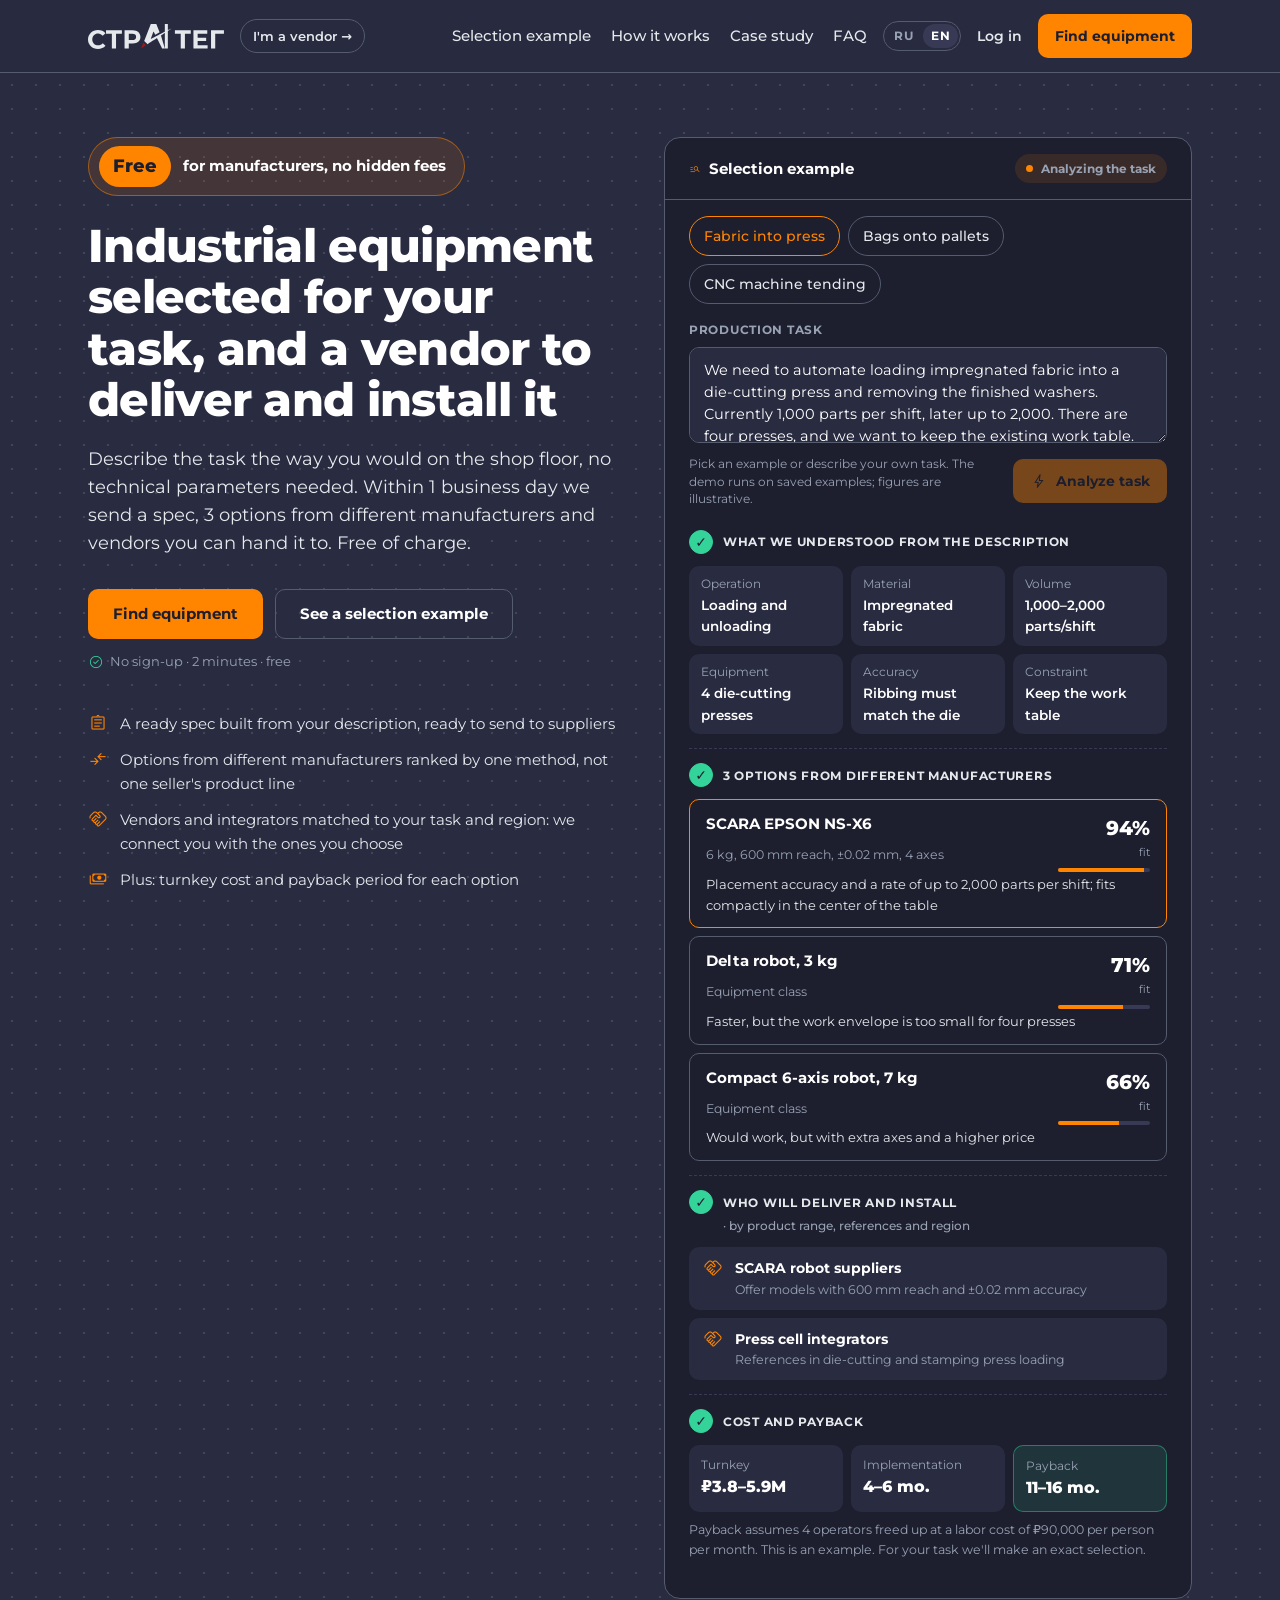
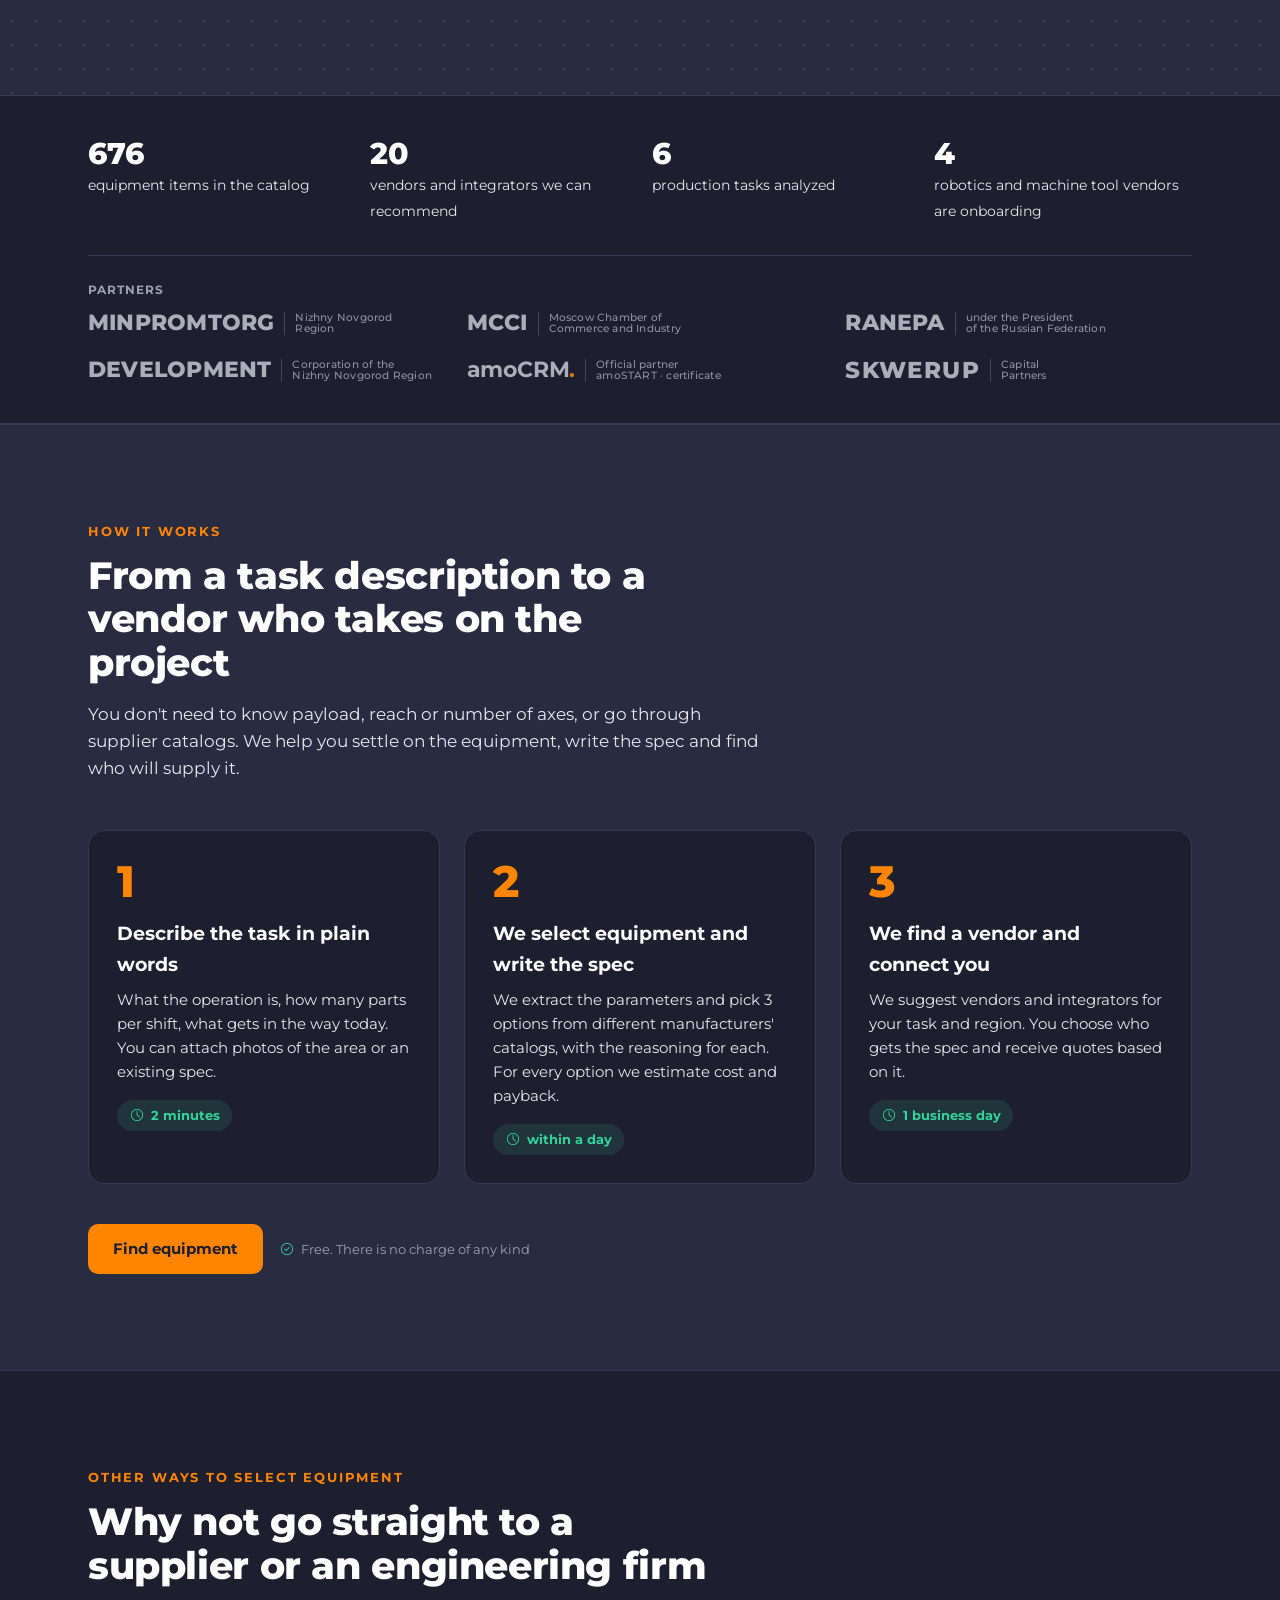
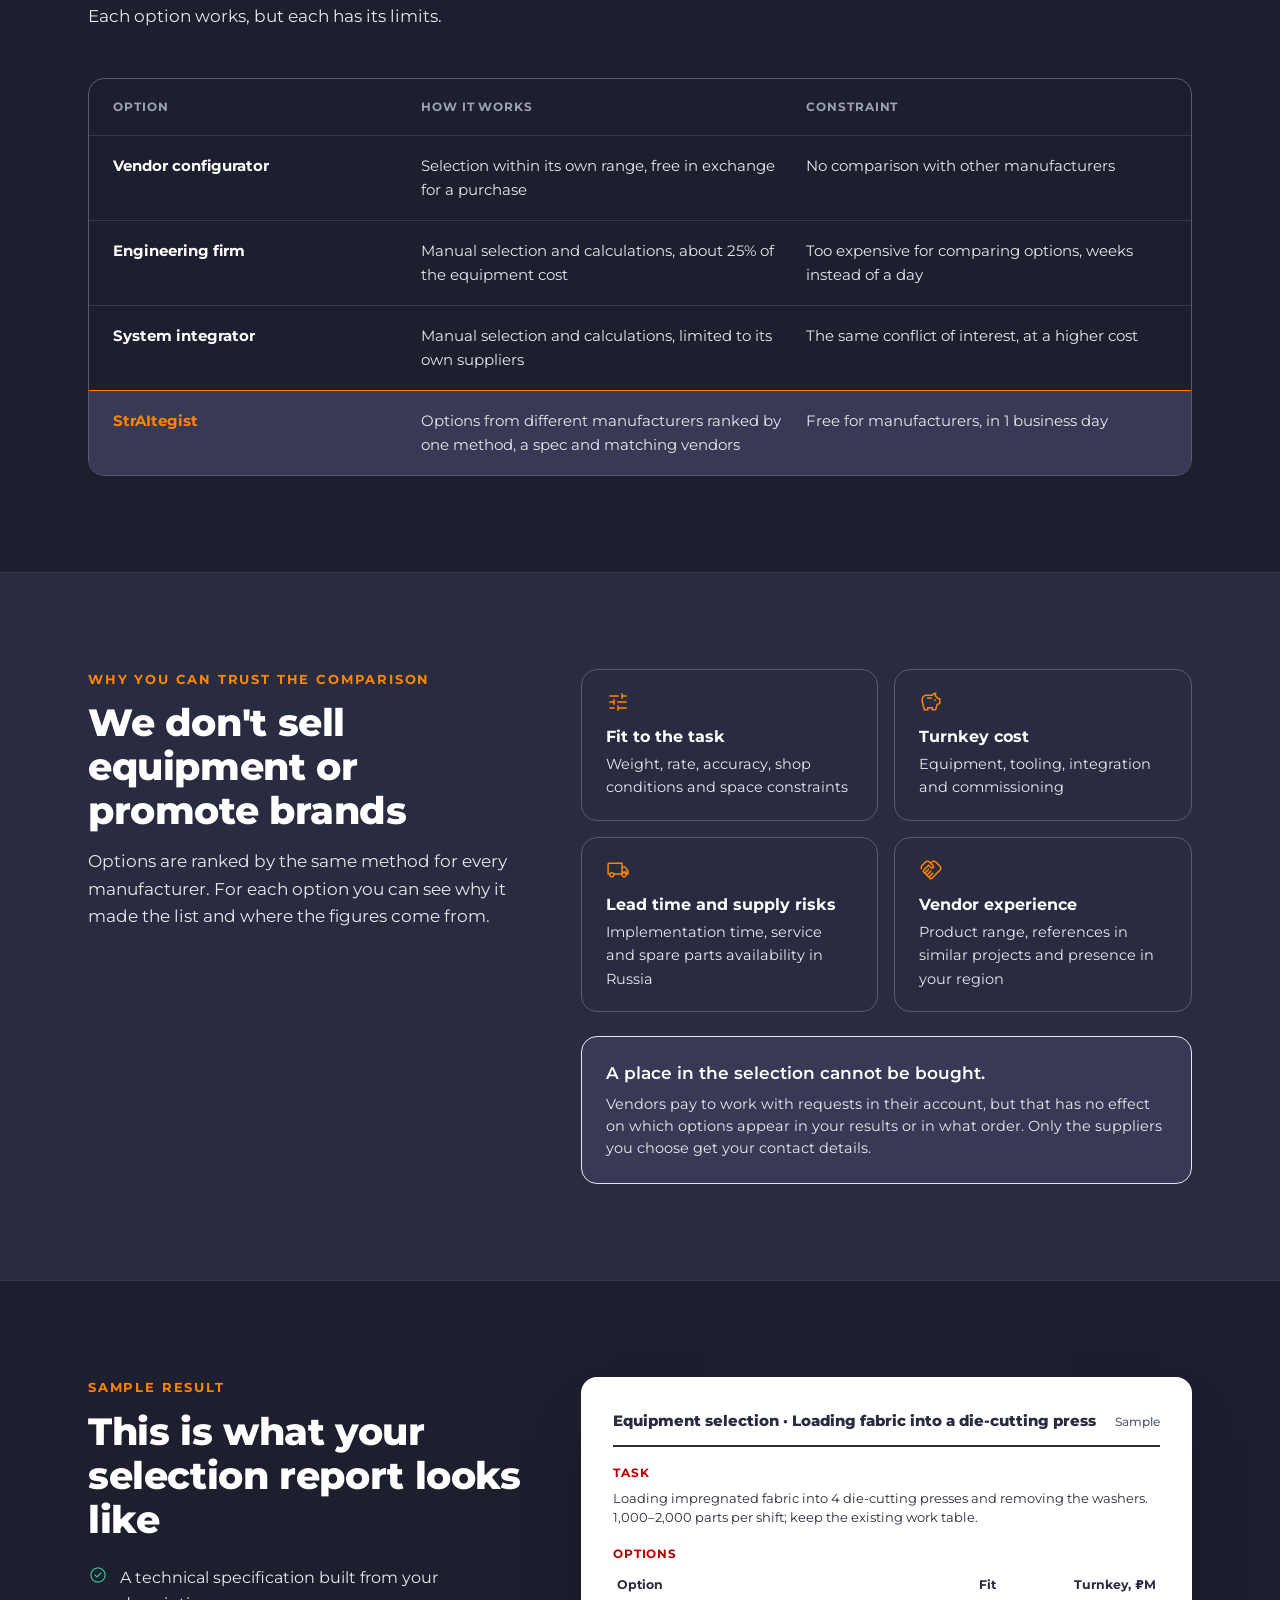
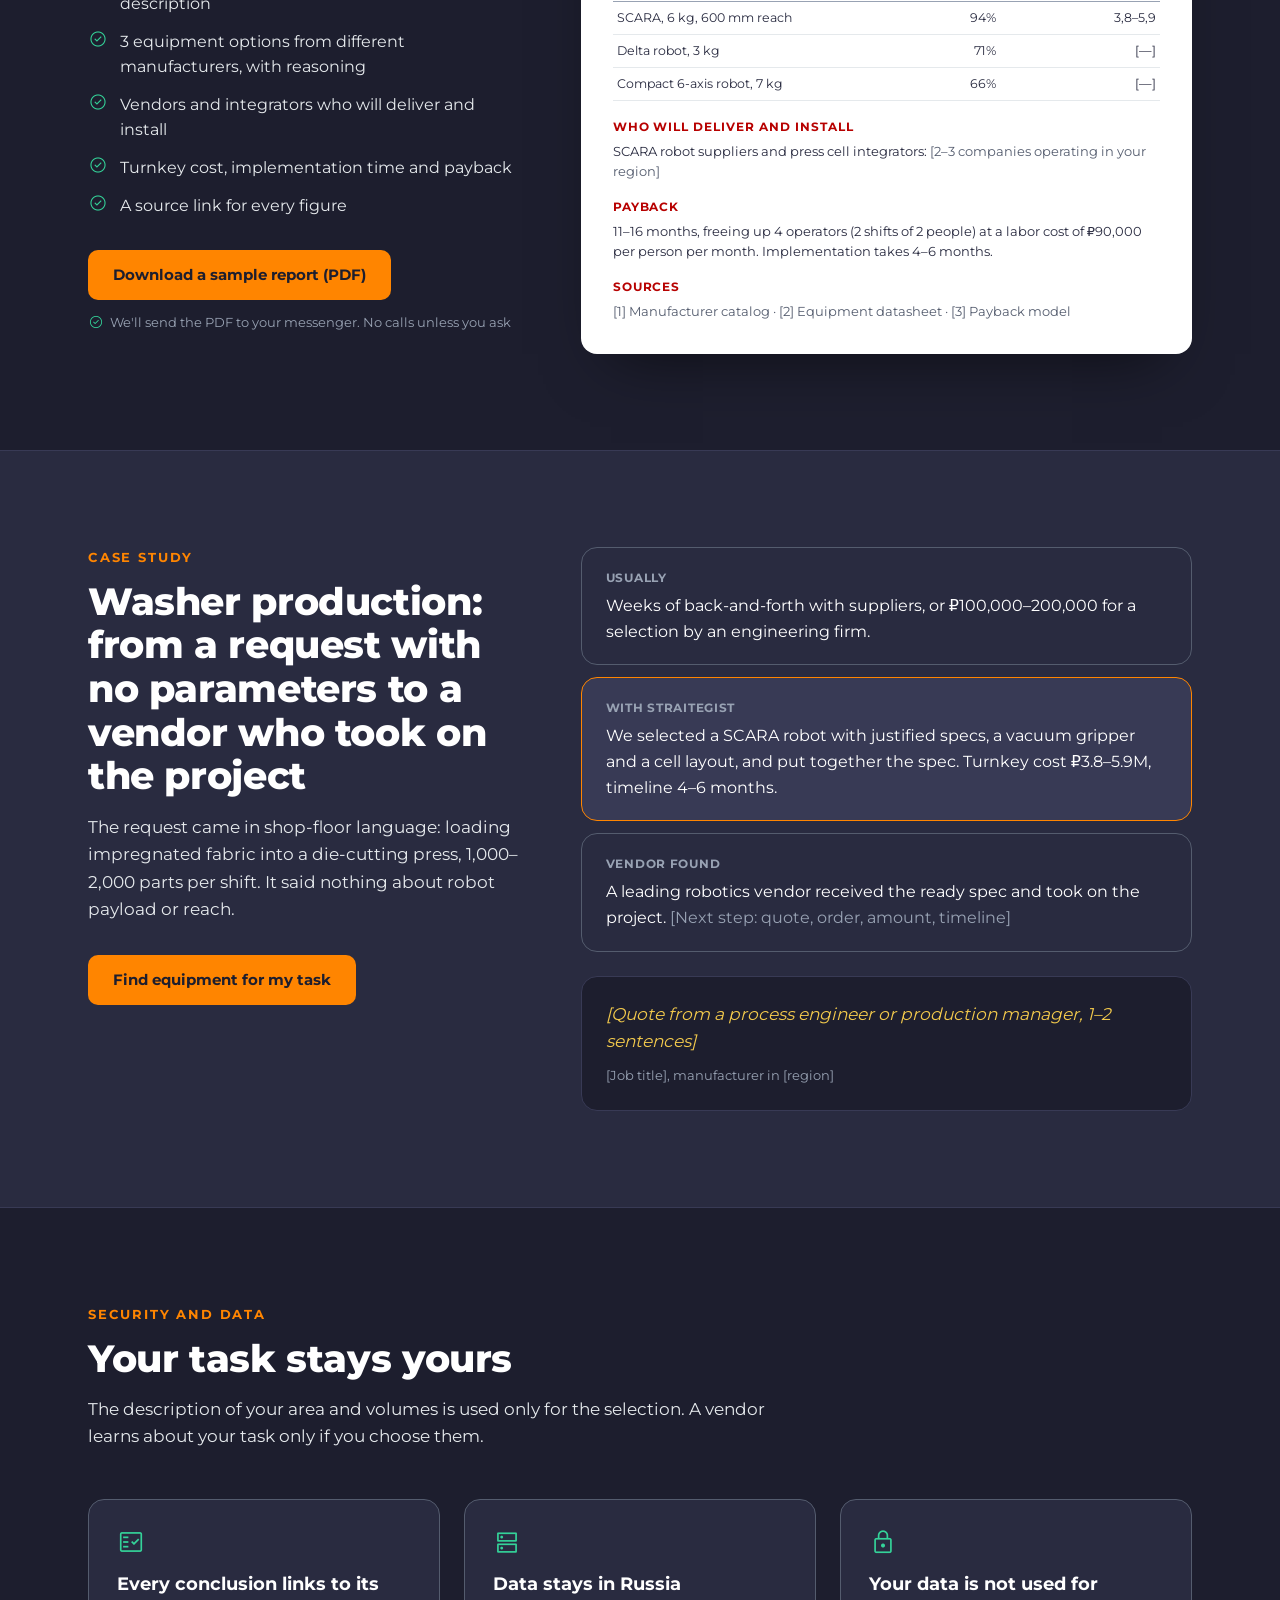
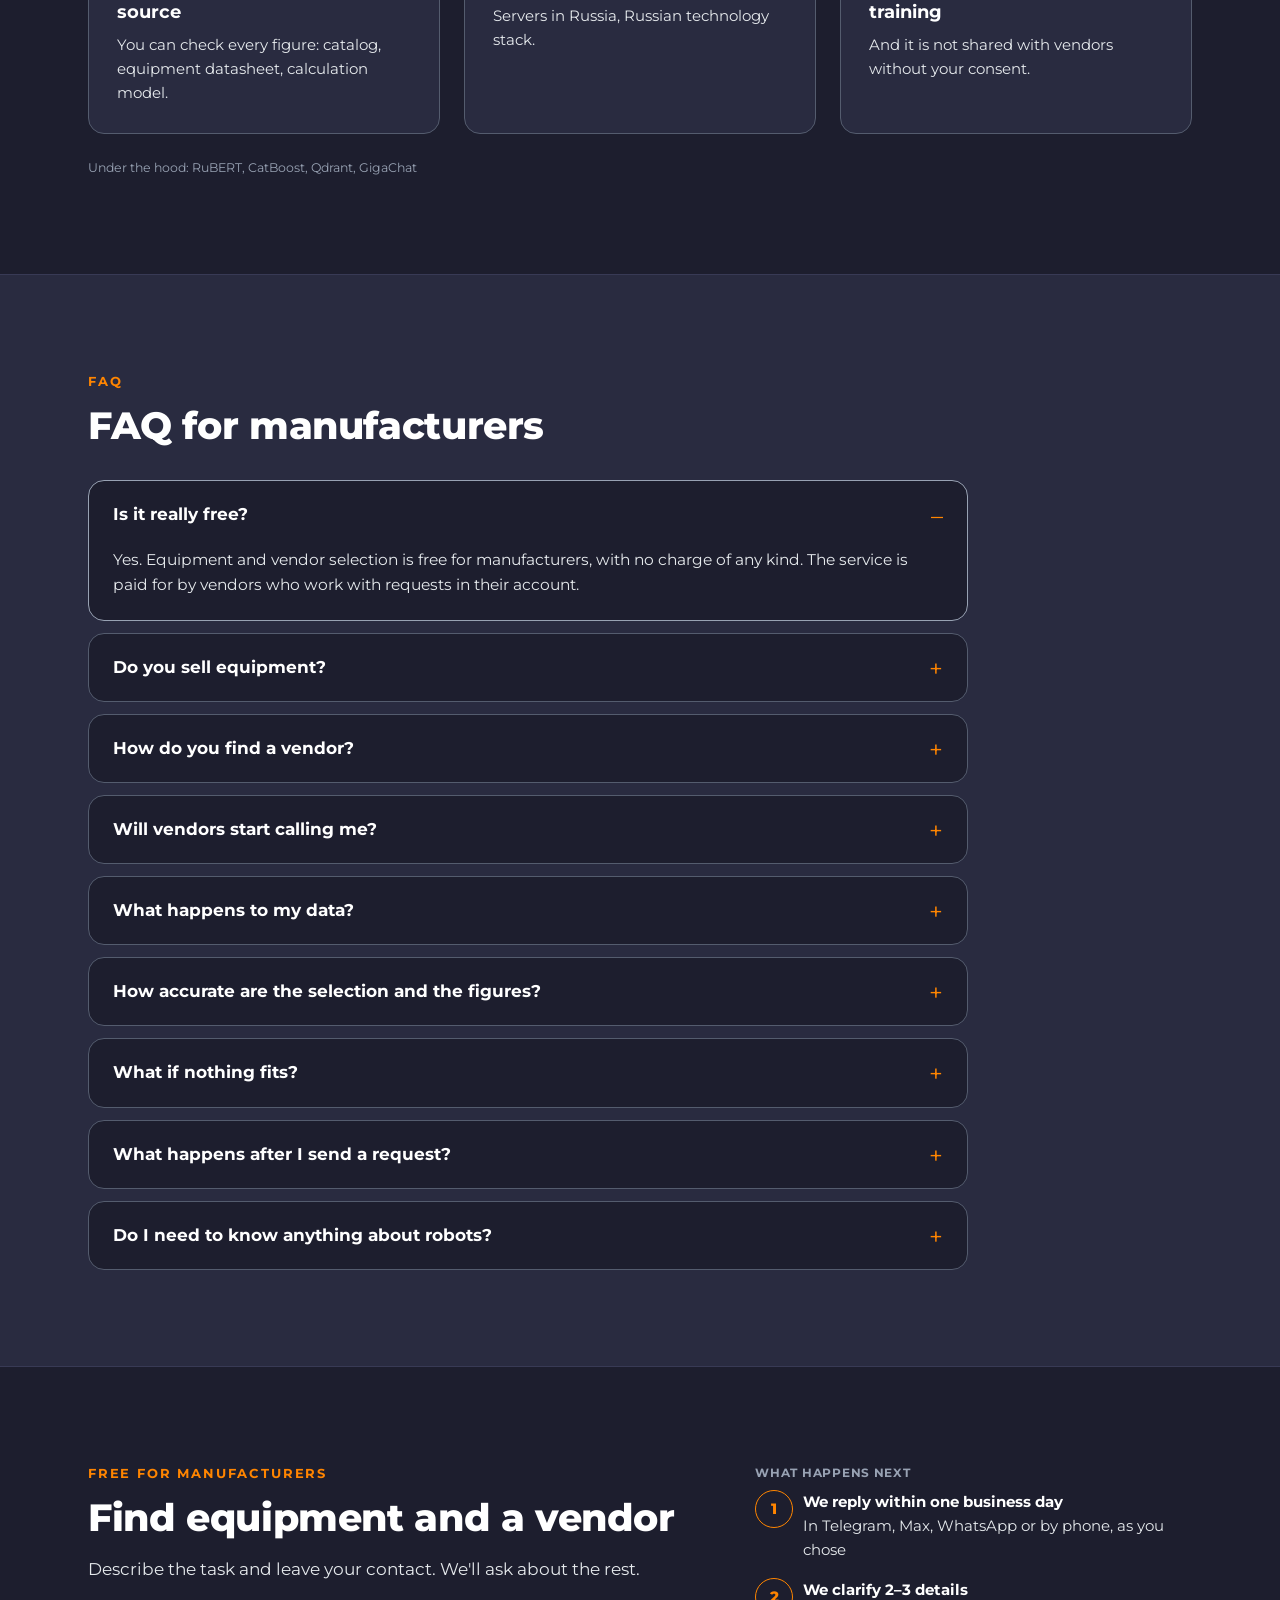
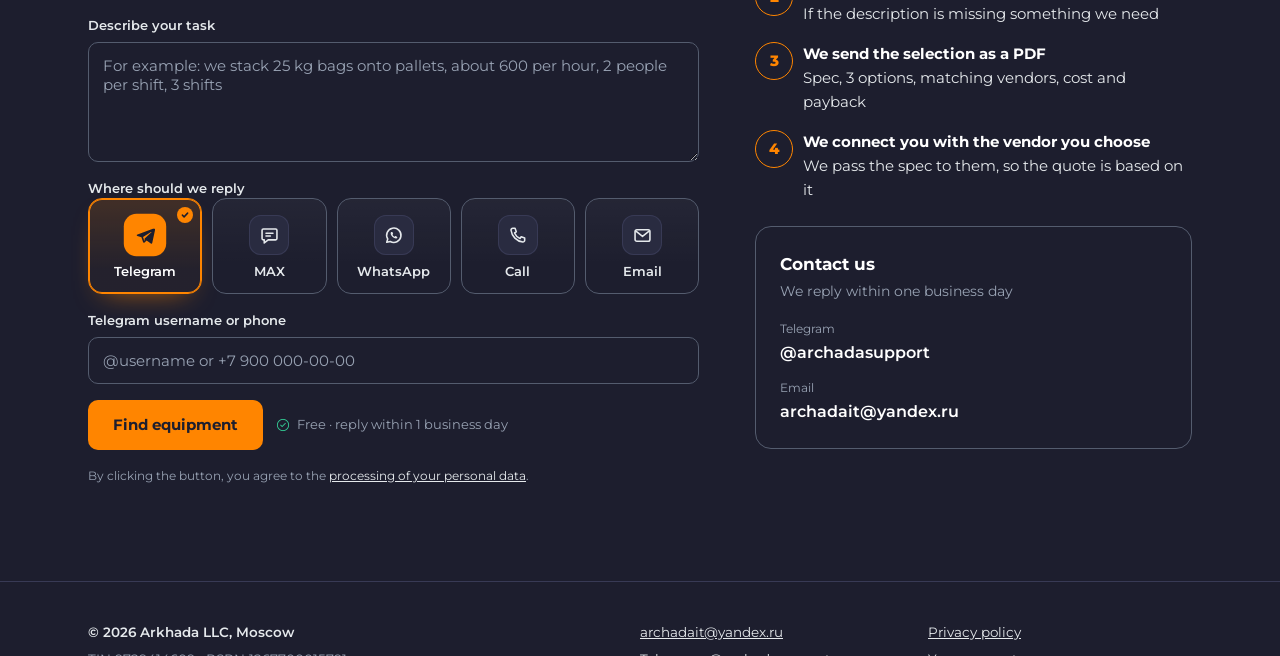
==== en/index.html @ ac1bef92 "Partners: Minpromtorg of Nizhny Novgorod Region; uniform logo style All six partner wordmarks share " ====
<!doctype html>
<html lang="en">
<head>
<meta charset="utf-8">
<meta name="viewport" content="width=device-width, initial-scale=1">
<title>Free industrial equipment and supplier selection | StrAItegist</title>
<meta name="description" content="Free industrial equipment selection for manufacturers: CNC machines, industrial robots, production lines. Within 1 business day you get an equipment spec, 3 options and suppliers who will deliver and install it.">
<link rel="alternate" hreflang="ru" href="https://factory.straitegist.ru/">
<link rel="alternate" hreflang="en" href="https://factory.straitegist.ru/en/">
<link rel="alternate" hreflang="x-default" href="https://factory.straitegist.ru/">
<link rel="canonical" href="https://factory.straitegist.ru/en/">
<meta property="og:type" content="website">
<meta property="og:locale" content="en_US">
<meta property="og:site_name" content="StrAItegist">
<meta property="og:url" content="https://factory.straitegist.ru/en/">
<meta property="og:title" content="Free industrial equipment and supplier selection | StrAItegist">
<meta property="og:description" content="Free industrial equipment selection for manufacturers: CNC machines, industrial robots, production lines. Within 1 business day you get an equipment spec, 3 options and suppliers who will deliver and install it.">
<meta property="og:image" content="https://factory.straitegist.ru/assets/og-plant.png">
<meta property="og:image:width" content="1200">
<meta property="og:image:height" content="630">
<meta name="twitter:card" content="summary_large_image">
<meta name="theme-color" content="#292B40">
<link rel="icon" href="/assets/favicon.svg" type="image/svg+xml">
<link rel="preconnect" href="https://fonts.googleapis.com">
<link rel="preconnect" href="https://fonts.gstatic.com" crossorigin>
<link rel="preload" href="/assets/fonts/montserrat-cyrillic-400-normal.woff2" as="font" type="font/woff2" crossorigin>
<link rel="preload" href="/assets/fonts/montserrat-cyrillic-800-normal.woff2" as="font" type="font/woff2" crossorigin>
<link rel="stylesheet" href="https://fonts.googleapis.com/css2?family=Material+Symbols+Outlined:opsz,wght,FILL,GRAD@20..48,300,0,0&display=block">
<link rel="stylesheet" href="/assets/styles.css?v=20261103h">
<script type="application/ld+json">
{"@context": "https://schema.org", "@graph": [{"@type": "Organization", "@id": "https://straitegist.ru/#org", "name": "StrAItegist", "alternateName": ["StrAItegist", "Straitegist", "Стратег", "Страйтег", "СтрАИтег", "Стр AI тег"], "legalName": "Arkhada LLC", "url": "https://straitegist.ru/", "logo": "https://factory.straitegist.ru/assets/logo.svg", "email": "archadait@yandex.ru", "address": {"@type": "PostalAddress", "addressLocality": "Moscow", "addressCountry": "RU"}}, {"@type": "WebSite", "@id": "https://factory.straitegist.ru/en/#site", "url": "https://factory.straitegist.ru/en/", "name": "StrAItegist for manufacturers", "inLanguage": "en", "publisher": {"@id": "https://straitegist.ru/#org"}, "alternateName": ["StrAItegist", "Стратег", "Страйтег", "StrAItegist"]}, {"@type": "Service", "@id": "https://factory.straitegist.ru/en/#service", "name": "Industrial equipment and supplier selection", "serviceType": "Industrial equipment selection", "description": "Based on a manufacturer's task description, within 1 business day we prepare an equipment spec, 3 equipment options from different manufacturers and the vendors who will deliver and install it. CNC machines, industrial robots, factory automation and robotics.", "provider": {"@id": "https://straitegist.ru/#org"}, "areaServed": {"@type": "Country", "name": "Russia"}, "audience": {"@type": "BusinessAudience", "audienceType": "Industrial companies"}, "offers": {"@type": "Offer", "price": "0", "priceCurrency": "USD", "description": "Free for manufacturers"}, "url": "https://factory.straitegist.ru/en/"}, {"@type": "FAQPage", "@id": "https://factory.straitegist.ru/en/#faq", "mainEntity": [{"@type": "Question", "name": "Do you sell equipment?", "acceptedAnswer": {"@type": "Answer", "text": "No. We don't sell equipment and don't compete with suppliers. Our job is to help you settle on the equipment and find who will supply it."}}, {"@type": "Question", "name": "How do you find a vendor?", "acceptedAnswer": {"@type": "Answer", "text": "We match your task against vendor and integrator profiles: product range, references in similar projects and region. We suggest the ones that fit, and you choose who gets the spec."}}, {"@type": "Question", "name": "Will vendors start calling me?", "acceptedAnswer": {"@type": "Answer", "text": "No. The selection comes to you. Only the suppliers you choose get your contact details."}}, {"@type": "Question", "name": "What happens to my data?", "acceptedAnswer": {"@type": "Answer", "text": "Your task description is stored on servers in Russia and used only for your selection. We don't use your data for training and don't share it with third parties without your consent."}}, {"@type": "Question", "name": "How accurate are the selection and the figures?", "acceptedAnswer": {"@type": "Answer", "text": "Every option comes with reasoning and a source link. Anything uncertain is marked \"Needs expert review\". Cost and payback are preliminary; the exact price comes in the vendor's quote based on your spec."}}, {"@type": "Question", "name": "What if nothing fits?", "acceptedAnswer": {"@type": "Answer", "text": "We'll tell you so and explain why. If the task can be solved another way, for example with a different class of equipment, we'll suggest it."}}, {"@type": "Question", "name": "What happens after I send a request?", "acceptedAnswer": {"@type": "Answer", "text": "Within one business day we message you in the channel you chose, clarify 2–3 details if needed and send the selection: a spec, 3 options and matching vendors."}}, {"@type": "Question", "name": "Do I need to know anything about robots?", "acceptedAnswer": {"@type": "Answer", "text": "No. Describe the operation the way you'd explain it to a new employee: what you do, how much, what the constraints are. We'll work out the equipment parameters ourselves."}}]}]}
</script>
<!-- Яндекс.Метрика: впишите номер счётчика в YM_ID -->
<script>
window.YM_ID = 0;
if (window.YM_ID) {
  (function(m,e,t,r,i,k,a){m[i]=m[i]||function(){(m[i].a=m[i].a||[]).push(arguments)};m[i].l=1*new Date();
  for (var j = 0; j < document.scripts.length; j++) {if (document.scripts[j].src === r) { return; }}
  k=e.createElement(t),a=e.getElementsByTagName(t)[0],k.async=1,k.src=r,a.parentNode.insertBefore(k,a)})
  (window, document, "script", "https://mc.yandex.ru/metrika/tag.js", "ym");
  ym(window.YM_ID, "init", {clickmap:true, trackLinks:true, accurateTrackBounce:true, webvisor:true});
}
</script>
</head>
<body class="plant" data-audience="plant">
<div class="pg">

<header class="top">
<div class="wrap" style="position: relative">
<a class="logo" href="#top" aria-label="StrAItegist, home"><img src="/assets/logo.svg" alt="StrAItegist" width="136" height="25" style="display:block"></a>
<a class="aud" href="https://vendors.straitegist.ru/en/">I'm a vendor<span class="aud-x"> or integrator</span> →</a>
<nav class="nav" aria-label="Sections">
<a href="#demo">Selection example</a>
<a href="#how">How it works</a>
<a href="#case">Case study</a>
<a href="#faq">FAQ</a>
</nav>



<div class="lang" role="group" aria-label="Language"><a href="https://factory.straitegist.ru/" hreflang="ru" lang="ru">RU</a><a href="https://factory.straitegist.ru/en/" hreflang="en" lang="en" aria-current="page">EN</a></div>
<a class="login" href="https://straitegist.ru/?role=plant">Log in</a>
<a class="btn btn-p btn-s hd-cta" href="#lead">Find equipment</a>
<details class="burger">
<summary aria-label="Open menu"><span class="ic">menu</span></summary>
<div class="menu">
<a class="mlang" href="https://factory.straitegist.ru/" lang="ru">Русский</a>
<a href="#demo">Selection example</a>
<a href="#how">How it works</a>
<a href="#case">Case study</a>
<a href="#faq">FAQ</a>
<a href="https://vendors.straitegist.ru/en/">I'm a vendor or integrator</a>
<a href="https://straitegist.ru/?role=plant">Log in to your account</a>
</div>
</details>
</div>
</header>

<main id="top">
<section class="hero">
<div class="wrap">
<div>
<span class="free"><b>Free</b>for manufacturers, no hidden fees</span>
<h1 class="h">Industrial equipment selected for your task, and a vendor to deliver and install it</h1>
<p class="lead">Describe the task the way you would on the shop floor, no technical parameters needed. Within 1 business day we send a spec, 3 options from different manufacturers and vendors you can hand it to. Free of charge.</p>
<div class="cta">
<a class="btn btn-p" href="#lead">Find equipment</a>
<a class="btn btn-g" href="#sample">See a selection example</a>
</div>
<p class="micro"><span class="ic">check_circle</span>No sign-up · 2 minutes · free</p>
<ul class="ticks">
<li><span class="ic">assignment</span><span>A ready spec built from your description, ready to send to suppliers</span></li>
<li><span class="ic">compare_arrows</span><span>Options from different manufacturers ranked by one method, not one seller's product line</span></li>
<li><span class="ic">handshake</span><span>Vendors and integrators matched to your task and region: we connect you with the ones you choose</span></li>
<li><span class="ic">payments</span><span>Plus: turnkey cost and payback period for each option</span></li>
</ul>
</div>

<div class="card" id="demo" style="scroll-margin-top: 90px">
<div class="demo-head"><p><span class="ic">manage_search</span>Selection example</p><span class="status" id="demo-status" data-state="idle" aria-live="polite"><i></i><span>Ready</span></span></div>
<div class="demo-in">
<div class="chips" id="chips" role="group" aria-label="Examples">
</div>
<label class="dlbl" for="demo-task">Production task</label>
<textarea id="demo-task" rows="3" placeholder="For example: stacking 25 kg bags onto pallets, 600 bags per hour"></textarea>
<div class="demo-run"><p class="hint">Pick an example or describe your own task. The demo runs on saved examples; figures are illustrative.</p><button class="btn btn-p btn-s" id="demo-run" type="button"><span class="ic">bolt</span>Analyze task</button></div>
<div id="demo-out" aria-live="polite"></div>
</div>
</div>
</div>
</section>

<section class="proof" aria-label="Numbers and partners">
<div class="wrap">
<div class="nums">
<div><strong>676</strong><span>equipment items in the catalog</span></div>
<div><strong>20</strong><span>vendors and integrators we can recommend</span></div>
<div><strong>6</strong><span>production tasks analyzed</span></div>
<div><strong>4</strong><span>robotics and machine tool vendors are onboarding</span></div>
</div>
<div class="trust">
<small>Partners</small>
<ul class="plogos">
<li class="pl pl-row" title="Ministry of Industry, Trade and Entrepreneurship of the Nizhny Novgorod Region"><span class="pl-a pl-xl">MINPROMTORG</span><span class="pl-b">Nizhny Novgorod<br>Region</span></li>
<li class="pl pl-row" title="Moscow Chamber of Commerce and Industry"><span class="pl-a pl-xl">MCCI</span><span class="pl-b">Moscow Chamber of<br>Commerce and Industry</span></li>
<li class="pl pl-row" title="Russian Presidential Academy of National Economy and Public Administration"><span class="pl-a pl-xl">RANEPA</span><span class="pl-b">under the President<br>of the Russian Federation</span></li>
<li class="pl pl-row" title="Nizhny Novgorod Region Development Corporation"><span class="pl-a pl-xl">DEVELOPMENT</span><span class="pl-b">Corporation of the<br>Nizhny Novgorod Region</span></li>
<li class="pl pl-row"><a class="pl-link" href="/assets/partners/amocrm-partner-certificate.jpg" data-lightbox="cert" title="amoCRM official partner certificate"><span class="pl-a pl-xl pl-amo">amoCRM<i>.</i></span><span class="pl-b">Official partner<br>amoSTART · certificate</span></a></li>
<li class="pl pl-row" title="Skwerup Capital Partners"><span class="pl-a pl-xl pl-lat">SKWERUP</span><span class="pl-b">Capital<br>Partners</span></li>
</ul>
</div>
</div>
</section>

<section class="blk" id="how" style="scroll-margin-top: 72px">
<div class="wrap">
<p class="eyebrow">How it works</p>
<h2 class="t">From a task description to a vendor who takes on the project</h2>
<p class="intro">You don't need to know payload, reach or number of axes, or go through supplier catalogs. We help you settle on the equipment, write the spec and find who will supply it.</p>
<ol class="steps">
<li><p class="n">1</p><h3>Describe the task in plain words</h3><p>What the operation is, how many parts per shift, what gets in the way today. You can attach photos of the area or an existing spec.</p><span class="time"><span class="ic">schedule</span>2 minutes</span></li>
<li><p class="n">2</p><h3>We select equipment and write the spec</h3><p>We extract the parameters and pick 3 options from different manufacturers' catalogs, with the reasoning for each. For every option we estimate cost and payback.</p><span class="time"><span class="ic">schedule</span>within a day</span></li>
<li><p class="n">3</p><h3>We find a vendor and connect you</h3><p>We suggest vendors and integrators for your task and region. You choose who gets the spec and receive quotes based on it.</p><span class="time"><span class="ic">schedule</span>1 business day</span></li>
</ol>
<div class="after">
<a class="btn btn-p" href="#lead">Find equipment</a>
<p class="micro" style="margin: 0"><span class="ic">check_circle</span>Free. There is no charge of any kind</p>
</div>
</div>
</section>

<section class="blk alt" id="compare">
<div class="wrap">
<p class="eyebrow">Other ways to select equipment</p>
<h2 class="t">Why not go straight to a supplier or an engineering firm</h2>
<p class="intro">Each option works, but each has its limits.</p>
<div class="cmp">
<div><span>Option</span><span>How it works</span><span>Constraint</span></div>
<div><b>Vendor configurator</b><span>Selection within its own range, free in exchange for a purchase</span><span>No comparison with other manufacturers</span></div>
<div><b>Engineering firm</b><span>Manual selection and calculations, about 25% of the equipment cost</span><span>Too expensive for comparing options, weeks instead of a day</span></div>
<div><b>System integrator</b><span>Manual selection and calculations, limited to its own suppliers</span><span>The same conflict of interest, at a higher cost</span></div>
<div class="us"><b>StrAItegist</b><span>Options from different manufacturers ranked by one method, a spec and matching vendors</span><span>Free for manufacturers, in 1 business day</span></div>
</div>
</div>
</section>

<section class="blk" id="fair">
<div class="wrap split">
<div>
<p class="eyebrow">Why you can trust the comparison</p>
<h2 class="t">We don't sell equipment or promote brands</h2>
<p class="intro" style="margin-bottom: 0">Options are ranked by the same method for every manufacturer. For each option you can see why it made the list and where the figures come from.</p>
</div>
<div>
<ul class="rank">
<li><span class="ic">tune</span><b>Fit to the task</b><p>Weight, rate, accuracy, shop conditions and space constraints</p></li>
<li><span class="ic">savings</span><b>Turnkey cost</b><p>Equipment, tooling, integration and commissioning</p></li>
<li><span class="ic">local_shipping</span><b>Lead time and supply risks</b><p>Implementation time, service and spare parts availability in Russia</p></li>
<li><span class="ic">handshake</span><b>Vendor experience</b><p>Product range, references in similar projects and presence in your region</p></li>
</ul>
<div class="pledge">A place in the selection cannot be bought.<span>Vendors pay to work with requests in their account, but that has no effect on which options appear in your results or in what order. Only the suppliers you choose get your contact details.</span></div>
</div>
</div>
</section>

<section class="blk alt" id="sample" style="scroll-margin-top: 72px">
<div class="wrap split">
<div>
<p class="eyebrow">Sample result</p>
<h2 class="t">This is what your selection report looks like</h2>
<ul class="inc">
<li><span class="ic">check_circle</span><span>A technical specification built from your description</span></li>
<li><span class="ic">check_circle</span><span>3 equipment options from different manufacturers, with reasoning</span></li>
<li><span class="ic">check_circle</span><span>Vendors and integrators who will deliver and install</span></li>
<li><span class="ic">check_circle</span><span>Turnkey cost, implementation time and payback</span></li>
<li><span class="ic">check_circle</span><span>A source link for every figure</span></li>
</ul>
<div class="cta">
<a class="btn btn-p" href="#lead" data-goal="sample_download" data-interest="sample">Download a sample report (PDF)</a>
</div>
<p class="micro"><span class="ic">check_circle</span>We'll send the PDF to your messenger. No calls unless you ask</p>
</div>
<div class="report" aria-label="Report page preview">
<div class="rh"><span>Equipment selection · Loading fabric into a die-cutting press</span><small>Sample</small></div>
<h4>Task</h4>
<p>Loading impregnated fabric into 4 die-cutting presses and removing the washers. 1,000–2,000 parts per shift; keep the existing work table.</p>
<h4>Options</h4>
<table class="rt">
<thead><tr><th>Option</th><th class="r">Fit</th><th class="r">Turnkey, ₽M</th></tr></thead>
<tbody>
<tr><td>SCARA, 6 kg, 600 mm reach</td><td class="r">94%</td><td class="r">3,8–5,9</td></tr>
<tr><td>Delta robot, 3 kg</td><td class="r">71%</td><td class="r">[—]</td></tr>
<tr><td>Compact 6-axis robot, 7 kg</td><td class="r">66%</td><td class="r">[—]</td></tr>
</tbody>
</table>
<h4>Who will deliver and install</h4>
<p>SCARA robot suppliers and press cell integrators: <span style="color: #545C6E">[2–3 companies operating in your region]</span></p>
<h4>Payback</h4>
<p>11–16 months, freeing up 4 operators (2 shifts of 2 people) at a labor cost of ₽90,000 per person per month. Implementation takes 4–6 months.</p>
<h4>Sources</h4>
<p style="color: #545C6E">[1] Manufacturer catalog · [2] Equipment datasheet · [3] Payback model</p>
</div>
</div>
</section>

<section class="blk" id="case" style="scroll-margin-top: 72px">
<div class="wrap split">
<div>
<p class="eyebrow">Case study</p>
<h2 class="t">Washer production: from a request with no parameters to a vendor who took on the project</h2>
<p class="intro" style="margin-bottom: 32px">The request came in shop-floor language: loading impregnated fabric into a die-cutting press, 1,000–2,000 parts per shift. It said nothing about robot payload or reach.</p>
<a class="btn btn-p" href="#lead">Find equipment for my task</a>
</div>
<div>
<div class="ba">
<div><span>Usually</span><p>Weeks of back-and-forth with suppliers, or ₽100,000–200,000 for a selection by an engineering firm.</p></div>
<div class="now"><span>With StrAItegist</span><p>We selected a SCARA robot with justified specs, a vacuum gripper and a cell layout, and put together the spec. Turnkey cost ₽3.8–5.9M, timeline 4–6 months.</p></div>
<div><span>Vendor found</span><p>A leading robotics vendor received the ready spec and took on the project. <span class="ph" style="display: inline; text-transform: none; letter-spacing: 0; font-size: 16px; font-weight: 400">[Next step: quote, order, amount, timeline]</span></p></div>
</div>
<blockquote class="qt" style="margin-left: 0; margin-right: 0"><span class="ph">[Quote from a process engineer or production manager, 1–2 sentences]</span><cite>[Job title], manufacturer in [region]</cite></blockquote>
</div>
</div>
</section>

<section class="blk alt" id="data">
<div class="wrap">
<p class="eyebrow">Security and data</p>
<h2 class="t">Your task stays yours</h2>
<p class="intro">The description of your area and volumes is used only for the selection. A vendor learns about your task only if you choose them.</p>
<div class="sec">
<div><span class="ic">fact_check</span><b>Every conclusion links to its source</b><p>You can check every figure: catalog, equipment datasheet, calculation model.</p></div>
<div><span class="ic">dns</span><b>Data stays in Russia</b><p>Servers in Russia, Russian technology stack.</p></div>
<div><span class="ic">lock</span><b>Your data is not used for training</b><p>And it is not shared with vendors without your consent.</p></div>
</div>
<p class="stack">Under the hood: RuBERT, CatBoost, Qdrant, GigaChat</p>
</div>
</section>

<section class="blk" id="faq" style="scroll-margin-top: 72px">
<div class="wrap">
<p class="eyebrow">FAQ</p>
<h2 class="t">FAQ for manufacturers</h2>
<div class="faq" style="margin-top: 32px">
<details open="open"><summary>Is it really free?</summary><p>Yes. Equipment and vendor selection is free for manufacturers, with no charge of any kind. The service is paid for by vendors who work with requests in their account.</p></details>
<details><summary>Do you sell equipment?</summary><p>No. We don't sell equipment and don't compete with suppliers. Our job is to help you settle on the equipment and find who will supply it.</p></details>
<details><summary>How do you find a vendor?</summary><p>We match your task against vendor and integrator profiles: product range, references in similar projects and region. We suggest the ones that fit, and you choose who gets the spec.</p></details>
<details><summary>Will vendors start calling me?</summary><p>No. The selection comes to you. Only the suppliers you choose get your contact details.</p></details>
<details><summary>What happens to my data?</summary><p>Your task description is stored on servers in Russia and used only for your selection. We don't use your data for training and don't share it with third parties without your consent.</p></details>
<details><summary>How accurate are the selection and the figures?</summary><p>Every option comes with reasoning and a source link. Anything uncertain is marked "Needs expert review". Cost and payback are preliminary; the exact price comes in the vendor's quote based on your spec.</p></details>
<details><summary>What if nothing fits?</summary><p>We'll tell you so and explain why. If the task can be solved another way, for example with a different class of equipment, we'll suggest it.</p></details>
<details><summary>What happens after I send a request?</summary><p>Within one business day we message you in the channel you chose, clarify 2–3 details if needed and send the selection: a spec, 3 options and matching vendors.</p></details>
<details><summary>Do I need to know anything about robots?</summary><p>No. Describe the operation the way you'd explain it to a new employee: what you do, how much, what the constraints are. We'll work out the equipment parameters ourselves.</p></details>
</div>
</div>
</section>

<section class="blk alt" id="lead" style="scroll-margin-top: 72px">
<div class="wrap lead-w">
<div>
<p class="eyebrow">Free for manufacturers</p>
<h2 class="t">Find equipment and a vendor</h2>
<p class="intro" style="margin-bottom: 32px">Describe the task and leave your contact. We'll ask about the rest.</p>
<div id="step1">
<form class="f" id="lead-form" novalidate><input type="hidden" name="interest" value=""><div style="position:absolute;left:-9999px" aria-hidden="true"><label>Leave this empty<input name="website" tabindex="-1" autocomplete="off"></label></div>
<div class="fld"><label for="p-task">Describe your task</label><textarea id="p-task" name="task" placeholder="For example: we stack 25 kg bags onto pallets, about 600 per hour, 2 people per shift, 3 shifts"></textarea></div>
<fieldset class="fld">
<legend>Where should we reply</legend>
<div class="pick pick-5">
<label class="pk"><input type="radio" name="messenger" value="telegram" checked><span class="pk-c"><span class="pk-i"><svg width="21" height="21" viewBox="0 0 24 24" fill="currentColor" aria-hidden="true"><path d="M20.7 4.3 3.4 11c-1.2.5-1.2 1.2-.2 1.5l4.4 1.4 1.7 5.2c.2.6.4.8.8.8.4 0 .6-.2.9-.5l2.2-2.1 4.5 3.3c.8.5 1.4.2 1.6-.8l2.9-13.6c.3-1.2-.4-1.7-1.5-1.3Zm-11.4 9.4 8.6-5.4c.4-.3.8-.1.5.2l-7.3 6.6-.3 3.1-1.5-4.5Z"/></svg></span><span class="pk-t">Telegram</span></span></label>
<label class="pk"><input type="radio" name="messenger" value="max"><span class="pk-c"><span class="pk-i"><svg width="21" height="21" viewBox="0 0 24 24" fill="none" stroke="currentColor" stroke-width="1.8" stroke-linejoin="round" stroke-linecap="round" aria-hidden="true"><path d="M5 4.5h14a1.5 1.5 0 0 1 1.5 1.5v9.5A1.5 1.5 0 0 1 19 17h-8.5L6 20.5V17H5a1.5 1.5 0 0 1-1.5-1.5V6A1.5 1.5 0 0 1 5 4.5Z"/><path d="M8 9.5h8M8 12.5h5"/></svg></span><span class="pk-t">MAX</span></span></label>
<label class="pk"><input type="radio" name="messenger" value="whatsapp"><span class="pk-c"><span class="pk-i"><svg width="21" height="21" viewBox="0 0 24 24" aria-hidden="true"><path d="M4.3 19.7 5.4 16A8.2 8.2 0 1 1 8.3 18.8Z" fill="none" stroke="currentColor" stroke-width="1.8" stroke-linejoin="round"/><path fill="currentColor" d="M9.1 8.4c.2-.4.5-.5.8-.5h.5c.2 0 .4.1.5.4l.6 1.5c.1.2 0 .4-.1.6l-.5.6c.5 1 1.3 1.8 2.3 2.3l.6-.5c.2-.1.4-.2.6-.1l1.5.6c.3.1.4.3.4.5v.5c0 .3-.1.6-.5.8-.6.3-1.7.4-3.1-.3a7.3 7.3 0 0 1-3.5-3.5c-.6-1.3-.5-2.3-.1-2.9Z"/></svg></span><span class="pk-t">WhatsApp</span></span></label>
<label class="pk"><input type="radio" name="messenger" value="phone"><span class="pk-c"><span class="pk-i"><svg width="21" height="21" viewBox="0 0 24 24" fill="none" stroke="currentColor" stroke-width="1.8" stroke-linejoin="round" aria-hidden="true"><path d="M6.6 3.8h2.6l1.4 4-2 1.3a11.6 11.6 0 0 0 6.3 6.3l1.3-2 4 1.4V17.4a2 2 0 0 1-2.2 2A15.4 15.4 0 0 1 4.6 6a2 2 0 0 1 2-2.2Z"/></svg></span><span class="pk-t">Call</span></span></label>
<label class="pk"><input type="radio" name="messenger" value="email"><span class="pk-c"><span class="pk-i"><svg width="21" height="21" viewBox="0 0 24 24" fill="none" stroke="currentColor" stroke-width="1.8" stroke-linejoin="round" stroke-linecap="round" aria-hidden="true"><rect x="3.5" y="5.5" width="17" height="13" rx="2"/><path d="m4.5 7 7.5 6 7.5-6"/></svg></span><span class="pk-t">Email</span></span></label>
</div>
</fieldset>
<div class="fld"><label for="p-contact">Phone or messenger username</label><input id="p-contact" name="contact" autocomplete="tel" placeholder="+7 900 000-00-00 or @username"></div>
<div class="cta">
<button class="btn btn-p" type="submit">Find equipment</button>
<p class="micro" style="margin: 0"><span class="ic">check_circle</span>Free · reply within 1 business day</p>
</div>
<p class="msg" id="form-msg" role="status"></p>
<p class="consent">By clicking the button, you agree to the <a href="/en/privacy/">processing of your personal data</a>.</p>
</form>
</div>
<div id="step2" hidden>
<div class="done"><b><span class="ic">check_circle</span>We've got your task</b><p>We'll reply within one business day. To find vendors near you, add a couple of details.</p></div>
<form class="f" id="lead-form-2" novalidate>
<div class="two">
<div class="fld"><label for="p-name">Name</label><input id="p-name" name="name" autocomplete="name"></div>
<div class="fld"><label for="p-company">Company</label><input id="p-company" name="company" autocomplete="organization"></div>
</div>
<div class="fld"><label for="p-region">City or region of your plant</label><input id="p-region" name="region" placeholder="For example: Nizhny Novgorod"></div>
<div class="fld"><label for="p-role">Your role</label><input id="p-role" name="role" placeholder="Chief engineer, production director, process engineer"></div>
<div class="cta"><button class="btn btn-g" type="submit">Add details</button></div>
</form>
</div>
</div>
<aside>
<p class="lbl" style="margin-top: 0">What happens next</p>
<ol class="next">
<li><span><b>We reply within one business day</b>In Telegram, Max, WhatsApp or by phone, as you chose</span></li>
<li><span><b>We clarify 2–3 details</b>If the description is missing something we need</span></li>
<li><span><b>We send the selection as a PDF</b>Spec, 3 options, matching vendors, cost and payback</span></li>
<li><span><b>We connect you with the vendor you choose</b>We pass the spec to them, so the quote is based on it</span></li>
</ol>
<div class="contact">
<h3>Contact us</h3>
<p class="role">We reply within one business day</p>
<dl>
<div><dt>Telegram</dt><dd><a href="https://t.me/archadasupport">@archadasupport</a></dd></div>
<div><dt>Email</dt><dd><a href="mailto:archadait@yandex.ru">archadait@yandex.ru</a></dd></div>
</dl>
</div>
</aside>
</div>
</section>
</main>

<footer class="ft">
<div class="wrap">
<div>
<p style="color: #E5E9EC; font-weight: 600">© 2026 Arkhada LLC, Moscow</p>
<p>TIN 9729414609 · PSRN 1267700015791</p>
<p class="brand-alt">StrAItegist (СтрAIтег, Straitegist) — AI platform for industrial equipment selection</p>
</div>
<div>
<p><a href="mailto:archadait@yandex.ru">archadait@yandex.ru</a></p>
<p><a href="https://t.me/archadasupport">Telegram: @archadasupport</a></p>
<p><a href="https://vendors.straitegist.ru/en/">For vendors and integrators</a></p>
</div>
<div>
<p><a href="/en/privacy/">Privacy policy</a></p>
<p><a href="https://straitegist.ru/?role=plant">Your account</a></p>
</div>
</div>
</footer>

<dialog class="lb" id="lightbox" aria-label="Certificate">
<button class="lb-x" type="button" aria-label="Close"><span class="ic">close</span></button>
<img alt="amoCRM amoSTART official partner certificate issued to Arkhada LLC" src="" width="1600" height="1236">
</dialog>
<div class="mbar"><a class="btn btn-p" href="#lead">Find equipment for free</a></div>
</div>
<script src="/assets/site.js?v=20261103h" defer></script>
</body>
</html>
---- assets/styles.css ----
/* СтрAIтег — стили лендингов. Цвета и шрифты из дизайн-системы СтрAIтег. */
@font-face{font-family:Montserrat;font-style:normal;font-weight:300;font-display:swap;src:url(fonts/montserrat-cyrillic-300-normal.woff2) format('woff2');unicode-range:U+0301,U+0400-045F,U+0490-0491,U+04B0-04B1,U+2116}
@font-face{font-family:Montserrat;font-style:normal;font-weight:300;font-display:swap;src:url(fonts/montserrat-latin-300-normal.woff2) format('woff2');unicode-range:U+0000-00FF,U+0131,U+0152-0153,U+02BB-02BC,U+02C6,U+02DA,U+02DC,U+0304,U+0308,U+0329,U+2000-206F,U+2074,U+20AC,U+2122,U+2191,U+2193,U+2212,U+2215,U+FEFF,U+FFFD,U+20BD}
@font-face{font-family:Montserrat;font-style:normal;font-weight:400;font-display:swap;src:url(fonts/montserrat-cyrillic-400-normal.woff2) format('woff2');unicode-range:U+0301,U+0400-045F,U+0490-0491,U+04B0-04B1,U+2116}
@font-face{font-family:Montserrat;font-style:normal;font-weight:400;font-display:swap;src:url(fonts/montserrat-latin-400-normal.woff2) format('woff2');unicode-range:U+0000-00FF,U+0131,U+0152-0153,U+02BB-02BC,U+02C6,U+02DA,U+02DC,U+0304,U+0308,U+0329,U+2000-206F,U+2074,U+20AC,U+2122,U+2191,U+2193,U+2212,U+2215,U+FEFF,U+FFFD,U+20BD}
@font-face{font-family:Montserrat;font-style:normal;font-weight:500;font-display:swap;src:url(fonts/montserrat-cyrillic-500-normal.woff2) format('woff2');unicode-range:U+0301,U+0400-045F,U+0490-0491,U+04B0-04B1,U+2116}
@font-face{font-family:Montserrat;font-style:normal;font-weight:500;font-display:swap;src:url(fonts/montserrat-latin-500-normal.woff2) format('woff2');unicode-range:U+0000-00FF,U+0131,U+0152-0153,U+02BB-02BC,U+02C6,U+02DA,U+02DC,U+0304,U+0308,U+0329,U+2000-206F,U+2074,U+20AC,U+2122,U+2191,U+2193,U+2212,U+2215,U+FEFF,U+FFFD,U+20BD}
@font-face{font-family:Montserrat;font-style:normal;font-weight:600;font-display:swap;src:url(fonts/montserrat-cyrillic-600-normal.woff2) format('woff2');unicode-range:U+0301,U+0400-045F,U+0490-0491,U+04B0-04B1,U+2116}
@font-face{font-family:Montserrat;font-style:normal;font-weight:600;font-display:swap;src:url(fonts/montserrat-latin-600-normal.woff2) format('woff2');unicode-range:U+0000-00FF,U+0131,U+0152-0153,U+02BB-02BC,U+02C6,U+02DA,U+02DC,U+0304,U+0308,U+0329,U+2000-206F,U+2074,U+20AC,U+2122,U+2191,U+2193,U+2212,U+2215,U+FEFF,U+FFFD,U+20BD}
@font-face{font-family:Montserrat;font-style:normal;font-weight:700;font-display:swap;src:url(fonts/montserrat-cyrillic-700-normal.woff2) format('woff2');unicode-range:U+0301,U+0400-045F,U+0490-0491,U+04B0-04B1,U+2116}
@font-face{font-family:Montserrat;font-style:normal;font-weight:700;font-display:swap;src:url(fonts/montserrat-latin-700-normal.woff2) format('woff2');unicode-range:U+0000-00FF,U+0131,U+0152-0153,U+02BB-02BC,U+02C6,U+02DA,U+02DC,U+0304,U+0308,U+0329,U+2000-206F,U+2074,U+20AC,U+2122,U+2191,U+2193,U+2212,U+2215,U+FEFF,U+FFFD,U+20BD}
@font-face{font-family:Montserrat;font-style:normal;font-weight:800;font-display:swap;src:url(fonts/montserrat-cyrillic-800-normal.woff2) format('woff2');unicode-range:U+0301,U+0400-045F,U+0490-0491,U+04B0-04B1,U+2116}
@font-face{font-family:Montserrat;font-style:normal;font-weight:800;font-display:swap;src:url(fonts/montserrat-latin-800-normal.woff2) format('woff2');unicode-range:U+0000-00FF,U+0131,U+0152-0153,U+02BB-02BC,U+02C6,U+02DA,U+02DC,U+0304,U+0308,U+0329,U+2000-206F,U+2074,U+20AC,U+2122,U+2191,U+2193,U+2212,U+2215,U+FEFF,U+FFFD,U+20BD}
html{scroll-behavior:smooth;-webkit-text-size-adjust:100%}
body{margin:0;background:#292B40;color:#fff;font-family:Montserrat,system-ui,sans-serif}
a{color:#FF8500}a:hover{color:#FF9D33}
.pg{font:400 16px/1.6 Montserrat,system-ui,sans-serif;-webkit-font-smoothing:antialiased;background:#292B40;color:#fff}
.pg *{box-sizing:border-box}
.ic{font-family:"Material Symbols Outlined";font-weight:300;font-style:normal;font-size:20px;line-height:1;display:inline-block;vertical-align:middle;-webkit-font-feature-settings:"liga";font-feature-settings:"liga"}
.wrap{max-width:1200px;margin:0 auto;padding:0 48px}
.top{position:sticky;top:0;z-index:20;background:rgba(41,43,64,.95);border-bottom:1px solid #545C6E}
.top .wrap{display:flex;align-items:center;gap:24px;height:72px}
.logo{display:inline-flex;align-items:flex-end;font-weight:800;font-size:22px;letter-spacing:.02em;line-height:1;color:#fff;text-decoration:none}
.logo:hover{color:#fff}
.logo .ai{position:relative;margin:0 1px}
.logo .ai:before{content:"";position:absolute;left:-7px;bottom:-1px;border-left:4px solid transparent;border-right:5px solid transparent;border-bottom:9px solid #B70100;transform:rotate(28deg)}
.aud{font-size:13px;font-weight:600;color:#E5E9EC;border:1px solid #545C6E;border-radius:999px;padding:6px 12px;text-decoration:none;white-space:nowrap}
.aud:hover{color:#fff;border-color:#98A2B3}
.nav{display:flex;gap:24px;margin-left:auto}
.nav a{color:#E5E9EC;text-decoration:none;font-weight:500;font-size:15px}
.nav a:hover{color:#fff}
.btn{display:inline-flex;align-items:center;justify-content:center;gap:8px;border-radius:10px;font:700 15px/1.2 Montserrat,sans-serif;padding:15px 24px;text-decoration:none;cursor:pointer;border:1px solid transparent;min-height:48px;text-align:center}
.btn-p{background:#FF8500;color:#1D1E2E}.btn-p:hover{background:#FF9D33;color:#1D1E2E}
.btn-g{border-color:#545C6E;color:#fff;background:transparent}.btn-g:hover{border-color:#98A2B3;color:#fff}
.btn-s{padding:10px 16px;font-size:14px;min-height:44px}
.login{color:#E5E9EC;text-decoration:none;font-weight:600;font-size:14px}
.login:hover{color:#fff}
.burger{display:none;margin-left:auto}
.burger summary{list-style:none;cursor:pointer;width:44px;height:44px;display:grid;place-items:center;border:1px solid #545C6E;border-radius:10px;color:#fff}
.burger summary::-webkit-details-marker{display:none}
.burger .menu{position:absolute;left:0;right:0;top:72px;background:#1D1E2E;border-bottom:1px solid #545C6E;padding:16px 24px 24px;display:grid;gap:4px}
.burger .menu a{color:#fff;text-decoration:none;font-weight:600;padding:12px 0;border-bottom:1px solid #383A55}
.hero{padding:64px 0 96px;background-image:radial-gradient(rgba(229,233,236,.13) 1.2px,transparent 1.6px);background-size:24px 24px}
.hero .wrap{display:grid;grid-template-columns:minmax(0,6fr) minmax(0,6fr);gap:48px;align-items:start}
.free{display:inline-flex;align-items:center;gap:12px;background:rgba(255,133,0,.12);border:1px solid rgba(255,133,0,.5);border-radius:999px;padding:8px 18px 8px 10px;font-weight:700;font-size:15px;color:#fff}
.free b{background:#FF8500;color:#1D1E2E;border-radius:999px;padding:6px 14px;font-size:18px;font-weight:800}
h1.h{font-weight:800;font-size:46px;line-height:1.12;letter-spacing:-.015em;margin:24px 0 20px}
.lead{font-size:18px;line-height:1.55;color:#E5E9EC;margin:0 0 32px;max-width:34em}
.cta{display:flex;flex-wrap:wrap;gap:12px;align-items:center}
.micro{font-size:13px;color:#98A2B3;margin:12px 0 0;display:flex;gap:6px;align-items:center}
.micro .ic{font-size:16px;color:#34D399}
.ticks{list-style:none;padding:0;margin:40px 0 0;display:grid;gap:12px;color:#E5E9EC;font-size:15px}
.ticks li{display:flex;gap:12px;align-items:flex-start}
.ticks .ic{color:#FF8500;font-size:20px;margin-top:1px}
.card{background:#1D1E2E;border:1px solid #545C6E;border-radius:16px}
.demo-head{display:flex;align-items:center;justify-content:space-between;gap:12px;padding:16px 24px;border-bottom:1px solid #545C6E}
.demo-head p{margin:0;font-weight:700;font-size:15px}
.demo-head span{font-size:12px;color:#98A2B3}
.demo-in{padding:16px 24px 24px}
.chips{display:flex;flex-wrap:wrap;gap:8px;margin:0 0 16px}
.chip{background:transparent;border:1px solid #545C6E;color:#E5E9EC;border-radius:999px;padding:9px 14px;font:500 14px Montserrat,sans-serif;cursor:pointer;min-height:40px}
.chip:hover{border-color:#98A2B3}
.chip.on{border-color:#FF8500;color:#FF8500}
.quote-task{background:#292B40;border-radius:10px;padding:12px 16px;font-size:14px;color:#E5E9EC;margin:0 0 16px}
.quote-task small{display:block;font-size:12px;color:#98A2B3;margin-bottom:4px}
.lbl{font-size:12px;font-weight:700;letter-spacing:.06em;text-transform:uppercase;color:#98A2B3;margin:20px 0 8px}
.params{display:grid;grid-template-columns:repeat(3,minmax(0,1fr));gap:8px;margin:0}
.params div{background:#292B40;border-radius:10px;padding:8px 12px}
.params dt{font-size:12px;color:#98A2B3}
.params dd{margin:2px 0 0;font-size:13.5px;font-weight:600}
.opts{list-style:none;padding:0;margin:0;display:grid;gap:8px}
.opt{display:grid;grid-template-columns:minmax(0,1fr) 92px;gap:2px 16px;padding:12px 16px;border:1px solid #545C6E;border-radius:10px}
.opt.best{border-color:#FF8500}
.opt b{font-size:15px}
.opt .spec{font-size:12.5px;color:#98A2B3}
.opt .why{font-size:13px;color:#E5E9EC;grid-column:1/-1}
.fit{grid-row:1/3;grid-column:2;text-align:right}
.fit strong{font-size:20px;font-weight:800}
.fit small{display:block;font-size:11px;color:#98A2B3}
.bar{height:4px;background:#383A55;border-radius:4px;margin-top:6px;overflow:hidden}
.bar span{display:block;height:100%;background:#FF8500}
.econ{display:grid;grid-template-columns:repeat(3,minmax(0,1fr));gap:8px}
.econ div{background:#292B40;border-radius:10px;padding:10px 12px}
.econ span{display:block;font-size:12px;color:#98A2B3}
.econ strong{font-size:16px;font-weight:800}
.econ .pay{background:rgba(52,211,153,.12);border:1px solid rgba(52,211,153,.45)}
.note{font-size:12.5px;color:#98A2B3;margin:8px 0 0}
.plaque{display:flex;align-items:center;justify-content:space-between;gap:16px;flex-wrap:wrap;background:rgba(255,133,0,.1);border:1px solid rgba(255,133,0,.45);border-radius:10px;padding:16px;margin-top:20px}
.plaque p{margin:0;font-size:14.5px;font-weight:600}
.plaque p span{display:block;font-weight:400;color:#E5E9EC;font-size:13px;margin-top:2px}
.proof{background:#1D1E2E;border-top:1px solid #383A55;border-bottom:1px solid #383A55;padding:40px 0}
.nums{display:grid;grid-template-columns:repeat(4,minmax(0,1fr));gap:24px}
.nums strong{display:block;font-size:30px;font-weight:800;line-height:1.2}
.nums span{font-size:14px;color:#E5E9EC}
.ph{color:#F2C94C}
.trust{display:flex;flex-wrap:wrap;align-items:center;gap:12px 40px;margin-top:32px;padding-top:24px;border-top:1px solid #383A55}
.trust small{font-size:12px;font-weight:700;letter-spacing:.08em;text-transform:uppercase;color:#98A2B3}
.trust > span{font-weight:700;font-size:17px;color:#E5E9EC;letter-spacing:.01em}
section.blk{padding:96px 0;border-top:1px solid #383A55}
section.alt{background:#1D1E2E}
.eyebrow{font-size:13px;font-weight:700;letter-spacing:.14em;text-transform:uppercase;color:#FF8500;margin:0 0 12px}
h2.t{font-weight:800;font-size:38px;line-height:1.15;letter-spacing:-.01em;margin:0 0 16px;max-width:24ch}
.intro{color:#E5E9EC;font-size:17px;max-width:40em;margin:0 0 48px}
.steps{list-style:none;padding:0;margin:0;display:grid;grid-template-columns:repeat(3,minmax(0,1fr));gap:24px}
.steps li{background:#1D1E2E;border:1px solid #383A55;border-radius:16px;padding:28px}
.steps .n{font-weight:800;font-size:44px;line-height:1;color:#FF8500;margin:0 0 16px}
.steps h3{font-size:19px;margin:0 0 8px}
.steps p{margin:0;color:#E5E9EC;font-size:15px}
.time{display:inline-flex;align-items:center;gap:6px;margin-top:16px;font-size:13px;font-weight:700;color:#34D399;background:rgba(52,211,153,.12);border-radius:999px;padding:5px 12px}
.time .ic{font-size:16px}
.after{display:flex;align-items:center;gap:16px;flex-wrap:wrap;margin-top:40px}
.split{display:grid;grid-template-columns:minmax(0,5fr) minmax(0,7fr);gap:56px;align-items:start}
.rank{list-style:none;padding:0;margin:0;display:grid;grid-template-columns:repeat(2,minmax(0,1fr));gap:16px}
.rank li{border:1px solid #545C6E;border-radius:16px;padding:20px 24px}
.rank .ic{color:#FF8500;font-size:24px;margin-bottom:10px;display:block}
.rank b{display:block;font-size:16px;margin-bottom:4px}
.rank p{margin:0;font-size:14.5px;color:#E5E9EC}
.pledge{margin-top:24px;background:#383A55;border:1px solid #E5E9EC;border-radius:16px;padding:24px;font-size:17px;font-weight:600;line-height:1.5}
.pledge span{display:block;font-size:14.5px;font-weight:400;color:#E5E9EC;margin-top:8px}
.report{background:#fff;color:#292B40;border-radius:16px;padding:32px;box-shadow:0 30px 60px -30px rgba(0,0,0,.6)}
.report .rh{display:flex;justify-content:space-between;align-items:center;border-bottom:2px solid #292B40;padding-bottom:12px;margin-bottom:16px;font-weight:800;font-size:15px}
.report .rh small{font-weight:500;color:#545C6E;font-size:12px}
.report h4{margin:16px 0 6px;font-size:12px;letter-spacing:.08em;text-transform:uppercase;color:#B70100}
.report p{margin:0;font-size:13px;line-height:1.5}
.rt{width:100%;border-collapse:collapse;font-size:12.5px}
.rt th{text-align:left;font-weight:700;border-bottom:1px solid #98A2B3;padding:6px 4px}
.rt td{border-bottom:1px solid #E5E9EC;padding:6px 4px}
.rt td.r,.rt th.r{text-align:right}
.inc{list-style:none;padding:0;margin:24px 0 32px;display:grid;gap:12px}
.inc li{display:flex;gap:12px;color:#E5E9EC}
.inc .ic{color:#34D399}
.ba{display:grid;gap:12px}
.ba > div{border:1px solid #545C6E;border-radius:16px;padding:20px 24px}
.ba > div.now{background:#383A55;border-color:#FF8500}
.ba span{display:block;font-size:12px;letter-spacing:.06em;text-transform:uppercase;color:#98A2B3;font-weight:700;margin-bottom:6px}
.ba p{margin:0;font-size:16px}
.qt{margin:24px 0 0;padding:24px;border-radius:16px;background:#1D1E2E;border:1px solid #383A55;font-size:17px;font-style:italic;color:#E5E9EC}
.qt cite{display:block;margin-top:10px;font-style:normal;font-size:13px;color:#98A2B3}
.sec{display:grid;grid-template-columns:repeat(3,minmax(0,1fr));gap:24px}
.sec div{background:#292B40;border:1px solid #545C6E;border-radius:16px;padding:28px}
.sec .ic{font-size:28px;color:#34D399;margin-bottom:14px;display:block}
.sec b{display:block;font-size:18px;margin-bottom:6px}
.sec p{margin:0;color:#E5E9EC;font-size:15px}
.stack{margin:24px 0 0;font-size:12.5px;color:#98A2B3}
.faq{display:grid;gap:12px;max-width:880px}
.faq details{border:1px solid #545C6E;border-radius:16px;background:#1D1E2E}
.faq details[open]{border-color:#98A2B3}
.faq summary{cursor:pointer;list-style:none;padding:20px 56px 20px 24px;font-weight:700;font-size:17px;position:relative}
.faq summary::-webkit-details-marker{display:none}
.faq summary:after{content:"+";position:absolute;right:24px;top:16px;font-size:24px;font-weight:400;color:#FF8500}
.faq details[open] summary:after{content:"–"}
.faq p{margin:0;padding:0 24px 22px;color:#E5E9EC;font-size:15.5px}
.lead-w{display:grid;grid-template-columns:minmax(0,7fr) minmax(0,5fr);gap:56px;align-items:start}
form.f{display:grid;gap:16px}
.fld{display:grid;gap:6px}
.fld label,.fld legend{font-size:13px;font-weight:600;color:#E5E9EC;padding:0}
.fld input,.fld textarea{width:100%;background:#1D1E2E;border:1px solid #545C6E;border-radius:10px;color:#fff;padding:13px 14px;font:400 15px Montserrat,sans-serif}
.fld textarea{min-height:120px;resize:vertical}
.fld input:focus,.fld textarea:focus{outline:2px solid #FF8500;outline-offset:1px}
.fld input::placeholder,.fld textarea::placeholder{color:#98A2B3}
fieldset.fld{border:0;margin:0;padding:0}
.seg{display:flex;gap:8px;flex-wrap:wrap}
.seg label{display:flex;align-items:center;gap:8px;border:1px solid #545C6E;border-radius:999px;padding:9px 14px;cursor:pointer;color:#fff;font-size:14px;font-weight:500;min-height:40px}
.seg input{width:auto;margin:0;accent-color:#FF8500}
.consent{font-size:12px;color:#98A2B3;margin:0}
.consent a{color:#E5E9EC}
.two{display:grid;grid-template-columns:1fr 1fr;gap:16px}
.done{background:rgba(52,211,153,.1);border:1px solid rgba(52,211,153,.45);border-radius:16px;padding:20px 24px;margin-bottom:24px}
.done b{display:flex;gap:8px;align-items:center;font-size:17px}
.done .ic{color:#34D399}
.done p{margin:6px 0 0;color:#E5E9EC;font-size:14.5px}
.next{list-style:none;padding:0;margin:0 0 24px;display:grid;gap:16px;counter-reset:n}
.next li{display:grid;grid-template-columns:36px 1fr;gap:12px;counter-increment:n;color:#E5E9EC;font-size:15px}
.next li:before{content:counter(n);width:36px;height:36px;border-radius:999px;border:1px solid #FF8500;color:#FF8500;font-weight:800;display:grid;place-items:center}
.next b{color:#fff;display:block}
.contact{border:1px solid #545C6E;border-radius:16px;padding:24px}
.contact h3{margin:0 0 2px;font-size:17px}
.contact .role{margin:0 0 16px;color:#98A2B3;font-size:14px}
.contact dl{margin:0;display:grid;gap:12px}
.contact dt{font-size:12px;color:#98A2B3}
.contact dd{margin:2px 0 0;font-weight:600}
.contact dd a{color:#fff;text-decoration:none}
.contact dd a:hover{color:#FF8500}
footer.ft{border-top:1px solid #383A55;background:#1D1E2E;padding:40px 0 48px;color:#98A2B3;font-size:13.5px}
footer.ft .wrap{display:grid;grid-template-columns:minmax(0,2fr) minmax(0,1fr) minmax(0,1fr);gap:24px}
footer.ft a{color:#E5E9EC}
footer.ft p{margin:0 0 6px}
footer.ft .brand-alt{font-size:12px;color:#98A2B3;margin-top:10px}
.vend{list-style:none;padding:0;margin:0;display:grid;gap:8px}
.vend li{display:flex;gap:12px;align-items:flex-start;background:#292B40;border-radius:10px;padding:10px 14px;font-size:14px}
.vend .ic{color:#FF8500;margin-top:1px}
.vend b{display:block;font-size:14px}
.vend span.w{display:block;font-size:12.5px;color:#98A2B3}
.sub2{font-size:12px;color:#98A2B3;font-weight:500;text-transform:none;letter-spacing:0}
.cmp{display:grid;border:1px solid #545C6E;border-radius:16px;overflow:hidden}
.cmp > div{display:grid;grid-template-columns:minmax(0,1.1fr) minmax(0,1.4fr) minmax(0,1.4fr);gap:24px;padding:18px 24px;border-top:1px solid #383A55;font-size:15px;color:#E5E9EC}
.cmp > div:first-child{border-top:0;font-size:12px;font-weight:700;letter-spacing:.08em;text-transform:uppercase;color:#98A2B3}
.cmp b{color:#fff}
.cmp > div.us{background:#383A55;border-top:1px solid #FF8500}
.cmp > div.us b{color:#FF8500}
.mbar{display:none}
@media (max-width:1000px){
.cmp > div{grid-template-columns:1fr;gap:4px}
.cmp > div:first-child{display:none}
.hero .wrap,.split,.lead-w{grid-template-columns:1fr;gap:40px}
.nums{grid-template-columns:1fr 1fr}
.steps,.sec{grid-template-columns:1fr}
.nav{display:none}
.burger{display:block}
.top .hd-cta{display:none}
}
@media (max-width:640px){
.wrap{padding:0 16px}
h1.h{font-size:31px}
h2.t{font-size:28px}
.lead{font-size:16.5px}
.hero{padding:32px 0 64px}
section.blk{padding:64px 0}
.params{grid-template-columns:1fr 1fr}
.econ,.rank,.two{grid-template-columns:1fr}
.demo-in,.demo-head{padding-left:16px;padding-right:16px}
.aud{display:none}
.login{display:none}
.burger .menu{top:72px}
footer.ft .wrap{grid-template-columns:1fr}
.mbar{display:flex;position:fixed;left:0;right:0;bottom:0;z-index:30;padding:10px 16px;background:rgba(29,30,46,.97);border-top:1px solid #545C6E}
.mbar .btn{width:100%}
.pg{padding-bottom:72px}
}

/* ---------- Дополнения: страница вендоров ---------- */
.badge{display:inline-flex;align-items:center;gap:8px;border:1px solid #545C6E;border-radius:999px;padding:7px 14px;font-weight:600;font-size:13.5px;color:#E5E9EC}
.badge .ic{font-size:18px;color:#FF8500}
h1.h em{font-style:normal;color:#FF8500}
.demo-head p{display:flex;gap:8px;align-items:center}
.demo-head .ic{color:#FF8500}
.st{display:inline-flex;align-items:center;gap:6px;font-size:12px;font-weight:700;color:#34D399;background:rgba(52,211,153,.12);border-radius:999px;padding:4px 10px}
.demo-head span.st{color:#34D399}
.tag{display:inline-block;font-size:11px;font-weight:700;color:#1D1E2E;background:#FF8500;border-radius:999px;padding:2px 8px;margin-left:8px;vertical-align:2px}
.files{display:flex;flex-wrap:wrap;gap:8px;margin:0;padding:0;list-style:none}
.files li{display:inline-flex;align-items:center;gap:6px;border:1px solid #545C6E;border-radius:999px;padding:6px 12px;font-size:13px;color:#E5E9EC}
.files .ic{font-size:16px;color:#34D399}
.nums small{display:block;font-size:12px;color:#98A2B3;margin-top:4px}
.vendor .trust small{width:100%}
.vals{display:grid;grid-template-columns:repeat(2,minmax(0,1fr));gap:24px}
.vals div{background:#292B40;border:1px solid #545C6E;border-radius:16px;padding:28px}
.vals .ic{font-size:28px;color:#FF8500;margin-bottom:14px;display:block}
.vals b{display:block;font-size:19px;margin-bottom:8px}
.vals p{margin:0;color:#E5E9EC;font-size:15px}
.prices{display:grid;grid-template-columns:repeat(3,minmax(0,1fr));gap:24px}
.prices > div{border:1px solid #545C6E;border-radius:16px;padding:28px;background:#292B40}
.prices > div.pilot{border-color:#FF8500;background:#383A55}
.prices h3{margin:0 0 12px;font-size:15px;font-weight:700;color:#E5E9EC}
.prices .sum{font-size:32px;font-weight:800;line-height:1.15;margin:0}
.prices .sum small{display:block;font-size:14px;font-weight:500;color:#E5E9EC;margin-top:6px}
.prices ul{list-style:none;padding:0;margin:20px 0 0;display:grid;gap:10px;font-size:14.5px;color:#E5E9EC}
.prices li{display:flex;gap:8px}
.prices li .ic{font-size:18px;color:#34D399;margin-top:2px}
.vendor .qt{background:#292B40}
.vendor .fld textarea{min-height:96px}

/* ---------- Сообщения формы ---------- */
.msg{margin:0;font-size:14px}
.msg:empty{display:none}
.msg.err{color:#FF5C5C}
.msg.ok{color:#34D399}
.btn[disabled]{opacity:.4;cursor:not-allowed}
[hidden]{display:none!important}
/* Иконка не «разъезжается» текстом, пока шрифт иконок не загрузился */
.ic{width:1em;height:1em;overflow:hidden;white-space:nowrap;flex:none}

/* ---------- Шапка: пункты не переносятся на вторую строку ---------- */
.top .wrap > *{flex:none}
.nav a,.login,.top .hd-cta,.aud{white-space:nowrap}
.top .wrap{gap:16px}
.nav{gap:20px}
.aud-x{display:none}
@media (max-width:1240px){
.nav,.top .hd-cta{display:none}
.burger{display:block;margin-left:0}
.top .login{margin-left:auto}
}
@media (max-width:640px){
.burger{margin-left:auto}
}

/* ---------- Ситуация на рынке ---------- */
.market{max-width:820px;margin:0 0 32px}
.market h2.t{font-size:30px;margin:0 0 12px}
.market p:last-child{margin:0;color:#E5E9EC;font-size:16px}
@media (max-width:640px){.market h2.t{font-size:24px}}

/* ---------- Логотипы партнёров ---------- */
.trust small{width:100%}
.plogos{list-style:none;margin:0;padding:0;display:grid;grid-template-columns:repeat(3,minmax(0,1fr));align-items:center;gap:22px 32px;width:100%}
@media (max-width:1000px){.plogos{grid-template-columns:repeat(2,minmax(0,1fr))}}
@media (max-width:560px){.plogos{grid-template-columns:1fr}}
.pl{display:flex;flex-direction:column;justify-content:center;color:#C3C8D2;line-height:1.1;opacity:.85;transition:opacity .2s,color .2s;cursor:default}
.pl:hover{opacity:1;color:#fff}
.pl-row{flex-direction:row;align-items:center;justify-content:flex-start;gap:10px}
.pl-a{font-weight:800;font-size:15px;letter-spacing:.02em}
.pl-xl{font-size:22px;letter-spacing:.01em}
.pl-lat{letter-spacing:.06em}
.pl-xl.pl-lat{font-size:23px}
.pl-b{font-weight:500;font-size:10.5px;letter-spacing:.02em;color:inherit;opacity:.8}
.pl-row .pl-b{border-left:1px solid #545C6E;padding-left:10px}
.pl-up{text-transform:uppercase;letter-spacing:.12em;font-size:9.5px;font-weight:600}
.pl .pl-b + .pl-a,.pl .pl-a + .pl-b{margin-top:3px}
.pl-row .pl-a + .pl-b{margin-top:0}
@media (max-width:640px){.plogos{gap:16px 28px}.pl-xl{font-size:19px}}
.pl-link{display:flex;align-items:center;gap:10px;color:inherit;text-decoration:none;border-radius:8px;outline-offset:6px}
.pl-link:hover{color:#fff}
.pl:has(.pl-link){cursor:pointer}
.pl-amo{font-weight:700;letter-spacing:-.01em;text-transform:none}
.pl-amo i{font-style:normal;color:#FF8500}
/* Просмотр сертификата */
dialog.lb{padding:0;border:0;background:transparent;max-width:min(92vw,1100px);max-height:92vh;overflow:visible}
dialog.lb::backdrop{background:rgba(15,16,26,.82);backdrop-filter:blur(4px)}
dialog.lb img{display:block;width:100%;height:auto;max-height:88vh;object-fit:contain;border-radius:14px;box-shadow:0 30px 80px -20px rgba(0,0,0,.8)}
.lb-x{position:absolute;top:-14px;right:-14px;width:40px;height:40px;border-radius:50%;border:1px solid #545C6E;background:#1D1E2E;color:#fff;cursor:pointer;display:grid;place-items:center;z-index:1}
.lb-x:hover{border-color:#FF8500;color:#FF8500}
@media (max-width:640px){.lb-x{top:-48px;right:0}}

/* ---------- Переключатель языка ---------- */
.lang{display:inline-flex;gap:2px;padding:2px;border:1px solid #545C6E;border-radius:999px}
.lang a{font:700 12px/1 Montserrat,sans-serif;letter-spacing:.04em;color:#98A2B3;text-decoration:none;padding:6px 8px;border-radius:999px;transition:color .2s,background-color .2s}
.lang a:hover{color:#fff}
.lang a[aria-current="page"]{background:#383A55;color:#fff}
.logo + .lang{margin-left:auto}
@media (max-width:1240px){
.top .lang{margin-left:auto}
.top .login{margin-left:0}
}
@media (max-width:640px){
.top .burger{margin-left:0}
}

/* ---------- Демо: процесс подбора по шагам ---------- */
.demo-head .status{display:inline-flex;align-items:center;gap:8px;font-size:12px;font-weight:700;color:#98A2B3;background:rgba(152,162,179,.12);border-radius:999px;padding:5px 11px;white-space:nowrap;transition:color .3s,background-color .3s}
.status i{width:7px;height:7px;border-radius:50%;background:currentColor;flex:none}
.demo-head .status[data-state="run"]{color:#FF8500;background:rgba(255,133,0,.12)}
.demo-head .status[data-state="run"] i{animation:st-pulse 1s ease-in-out infinite}
.demo-head .status[data-state="done"]{color:#34D399;background:rgba(52,211,153,.12)}
.stg{padding:14px 0;border-top:1px dashed #383A55}
.stg:first-of-type{border-top:0;padding-top:4px}
.stg-h{display:flex;align-items:center;gap:10px;margin:0;font-size:12px;font-weight:700;letter-spacing:.06em;text-transform:uppercase;color:#98A2B3;transition:color .3s}
.stg-h .n{width:24px;height:24px;border-radius:50%;border:1.5px solid #545C6E;display:inline-grid;place-items:center;font-size:11px;letter-spacing:0;color:#98A2B3;flex:none;transition:background-color .3s,border-color .3s,color .3s}
.stg-h{display:grid;grid-template-columns:24px minmax(0,1fr);column-gap:10px;row-gap:2px}
.stg-h .sub2{grid-column:2}
.stg.wait .stg-h{opacity:.45}
.stg.busy .stg-h,.stg.ok .stg-h{color:#E5E9EC}
.stg.busy .n{border-color:#FF8500;border-right-color:transparent;color:transparent;animation:st-spin .8s linear infinite}
.stg.ok .n{background:#34D399;border-color:#34D399;color:#1D1E2E;font-size:14px;font-weight:800}
.doing{display:none;margin:8px 0 0 34px;font-size:13px;color:#98A2B3}
.stg.busy .doing{display:block}
.doing:after{content:"";display:inline-block;width:1.2em;text-align:left;animation:st-dots 1.2s steps(4) infinite;vertical-align:bottom;overflow:hidden;white-space:nowrap}
.stg .bd{display:none;margin-top:12px}
.stg.ok .bd{display:block}
.stg.ok .bd > *,.stg.ok .params > div,.stg.ok .opts > li,.stg.ok .vend > li,.stg.ok .econ > div,.stg.ok .files > li{animation:st-in .45s cubic-bezier(.2,.7,.2,1) both;animation-delay:calc(var(--i,0) * 70ms)}
.bar span{transition:width 1s cubic-bezier(.2,.7,.2,1)}
.quote-task.typing .qt-tx:after{content:"";display:inline-block;width:2px;height:1.05em;margin-left:2px;background:#FF8500;vertical-align:-3px;animation:st-blink .8s steps(1) infinite}
.demo-tail{animation:st-in .5s cubic-bezier(.2,.7,.2,1) both}
@keyframes st-spin{to{transform:rotate(360deg)}}
@keyframes st-pulse{50%{opacity:.25}}
@keyframes st-blink{50%{opacity:0}}
@keyframes st-in{from{opacity:0;transform:translateY(6px)}to{opacity:1;transform:none}}
@keyframes st-dots{0%{content:""}25%{content:"."}50%{content:".."}75%{content:"..."}}

.dlbl{display:block;font-size:12px;font-weight:700;letter-spacing:.06em;text-transform:uppercase;color:#98A2B3;margin:0 0 8px}
#demo-task{display:block;width:100%;min-height:96px;resize:vertical;background:#292B40;color:#fff;border:1px solid #545C6E;border-radius:10px;padding:12px 14px;font:400 14.5px/1.5 Montserrat,sans-serif;transition:border-color .2s,box-shadow .2s}
#demo-task::placeholder{color:#98A2B3}
#demo-task:focus{outline:none;border-color:#FF8500;box-shadow:0 0 0 3px rgba(255,133,0,.18)}
#demo-task.typing{border-color:#FF8500;box-shadow:0 0 0 3px rgba(255,133,0,.18)}
#demo-task.bad{border-color:#FF5C5C}
.demo-run{display:flex;align-items:center;justify-content:space-between;gap:12px 16px;flex-wrap:wrap;margin:12px 0 18px}
.demo-run .hint{margin:0;flex:1 1 220px;font-size:12px;line-height:1.45;color:#98A2B3}
.demo-run .btn .ic{font-size:18px}
.note.match{margin:0 0 6px;color:#FF9D33}
#demo-out:empty{display:none}

/* ---------- Выбор способа связи и роли ---------- */
.pick{display:grid;gap:10px}
.pick-5{grid-template-columns:repeat(5,minmax(0,1fr))}
.pick-3{grid-template-columns:repeat(3,minmax(0,1fr))}
.pk{position:relative;display:block;cursor:pointer;-webkit-tap-highlight-color:transparent}
.pk input{position:absolute;opacity:0;width:1px;height:1px;margin:0;pointer-events:none}
.pk-c{position:relative;display:flex;flex-direction:column;align-items:center;gap:9px;height:100%;padding:16px 6px 13px;border:1px solid #545C6E;border-radius:14px;background:linear-gradient(180deg,rgba(255,255,255,.035),rgba(255,255,255,0) 70%),#1D1E2E;color:#E5E9EC;font-size:13px;font-weight:600;line-height:1.2;text-align:center;transition:border-color .2s,background-color .2s,box-shadow .25s,transform .2s,color .2s}
.pk-i{width:40px;height:40px;border-radius:12px;display:grid;place-items:center;background:#292B40;color:#E5E9EC;box-shadow:inset 0 0 0 1px #383A55;transition:background-color .2s,color .2s,box-shadow .2s,transform .25s cubic-bezier(.2,.7,.2,1.4)}
.pk-i svg{width:21px;height:21px;display:block}
.pk-i .ic{font-size:22px}
.pk-c:after{content:"";position:absolute;top:8px;right:8px;width:16px;height:16px;border-radius:50%;background:#FF8500 url("data:image/svg+xml,%3Csvg xmlns='http://www.w3.org/2000/svg' viewBox='0 0 16 16'%3E%3Cpath d='m4.5 8.2 2.3 2.3 4.7-5' fill='none' stroke='%231D1E2E' stroke-width='2' stroke-linecap='round' stroke-linejoin='round'/%3E%3C/svg%3E") center/12px no-repeat;transform:scale(0);transition:transform .25s cubic-bezier(.2,.7,.2,1.4)}
.pk:hover .pk-c{border-color:#98A2B3;transform:translateY(-1px)}
.pk input:checked + .pk-c{border-color:#FF8500;color:#fff;background:linear-gradient(180deg,rgba(255,133,0,.16),rgba(255,133,0,.03) 75%),#1D1E2E;box-shadow:inset 0 0 0 1px #FF8500,0 12px 28px -16px rgba(255,133,0,.75)}
.pk input:checked + .pk-c .pk-i{background:#FF8500;color:#1D1E2E;box-shadow:none;transform:scale(1.06)}
.pk input:checked + .pk-c:after{transform:scale(1)}
.pk input:focus-visible + .pk-c{outline:2px solid #FF8500;outline-offset:3px}
.fld .hint-c{font-size:12px;color:#98A2B3;margin:0}
.fld input.bad{border-color:#FF5C5C}
@media (max-width:640px){
.pick{gap:6px}
.pk-c{padding:12px 2px 10px;gap:7px;font-size:11.5px;border-radius:12px}
.pk-i{width:34px;height:34px;border-radius:10px}
.pk-i svg{width:19px;height:19px}
.pk-c:after{top:5px;right:5px;width:14px;height:14px;background-size:10px}
.pk-t{font-size:11px;letter-spacing:-.01em}
}
@media (max-width:370px){
.pick-5{grid-template-columns:repeat(3,minmax(0,1fr))}
}
@media (prefers-reduced-motion:reduce){
.stg *, .stg, .pk-c, .pk-i, .demo-tail, .status i{animation:none!important;transition:none!important}
}

@media (max-width:1000px){
.prices{grid-template-columns:1fr}
}
@media (max-width:640px){
.vals{grid-template-columns:1fr}
h1.h{font-size:30px}
}
@media (prefers-reduced-motion:reduce){
html{scroll-behavior:auto}
}
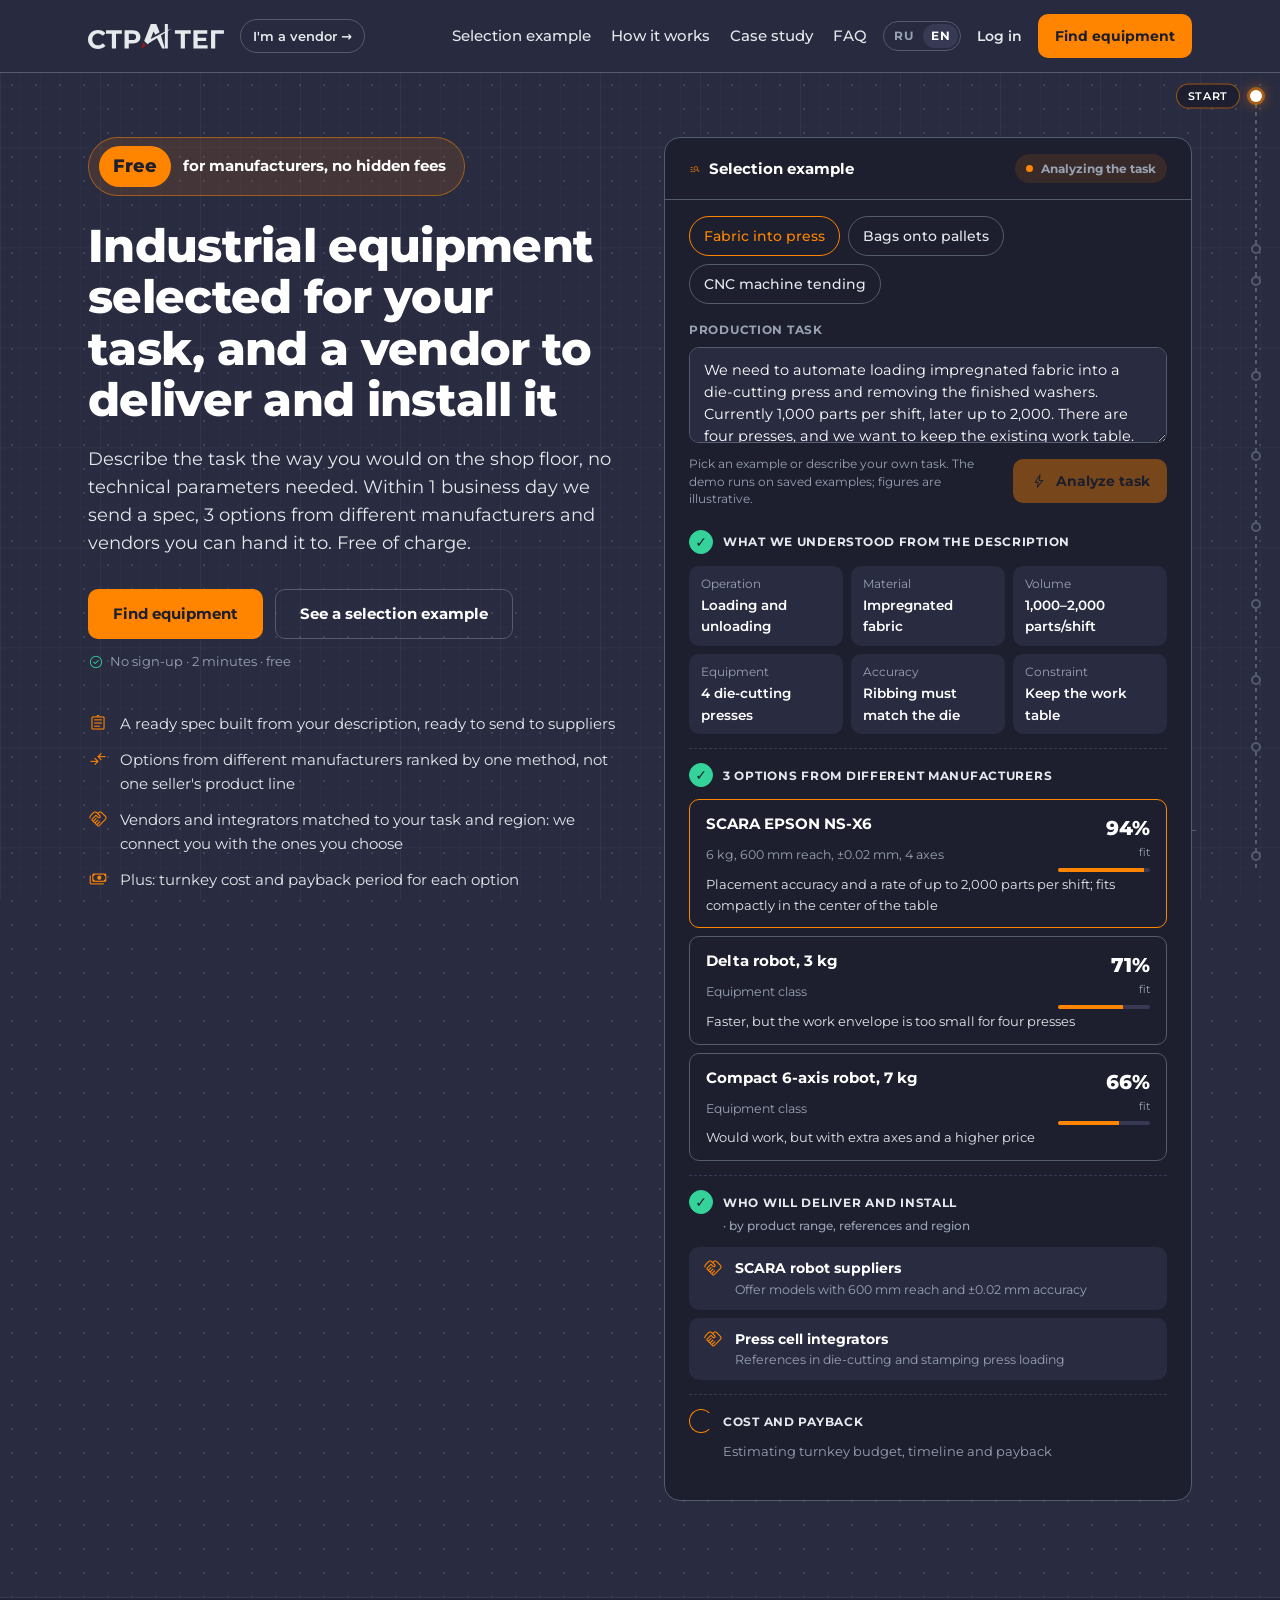
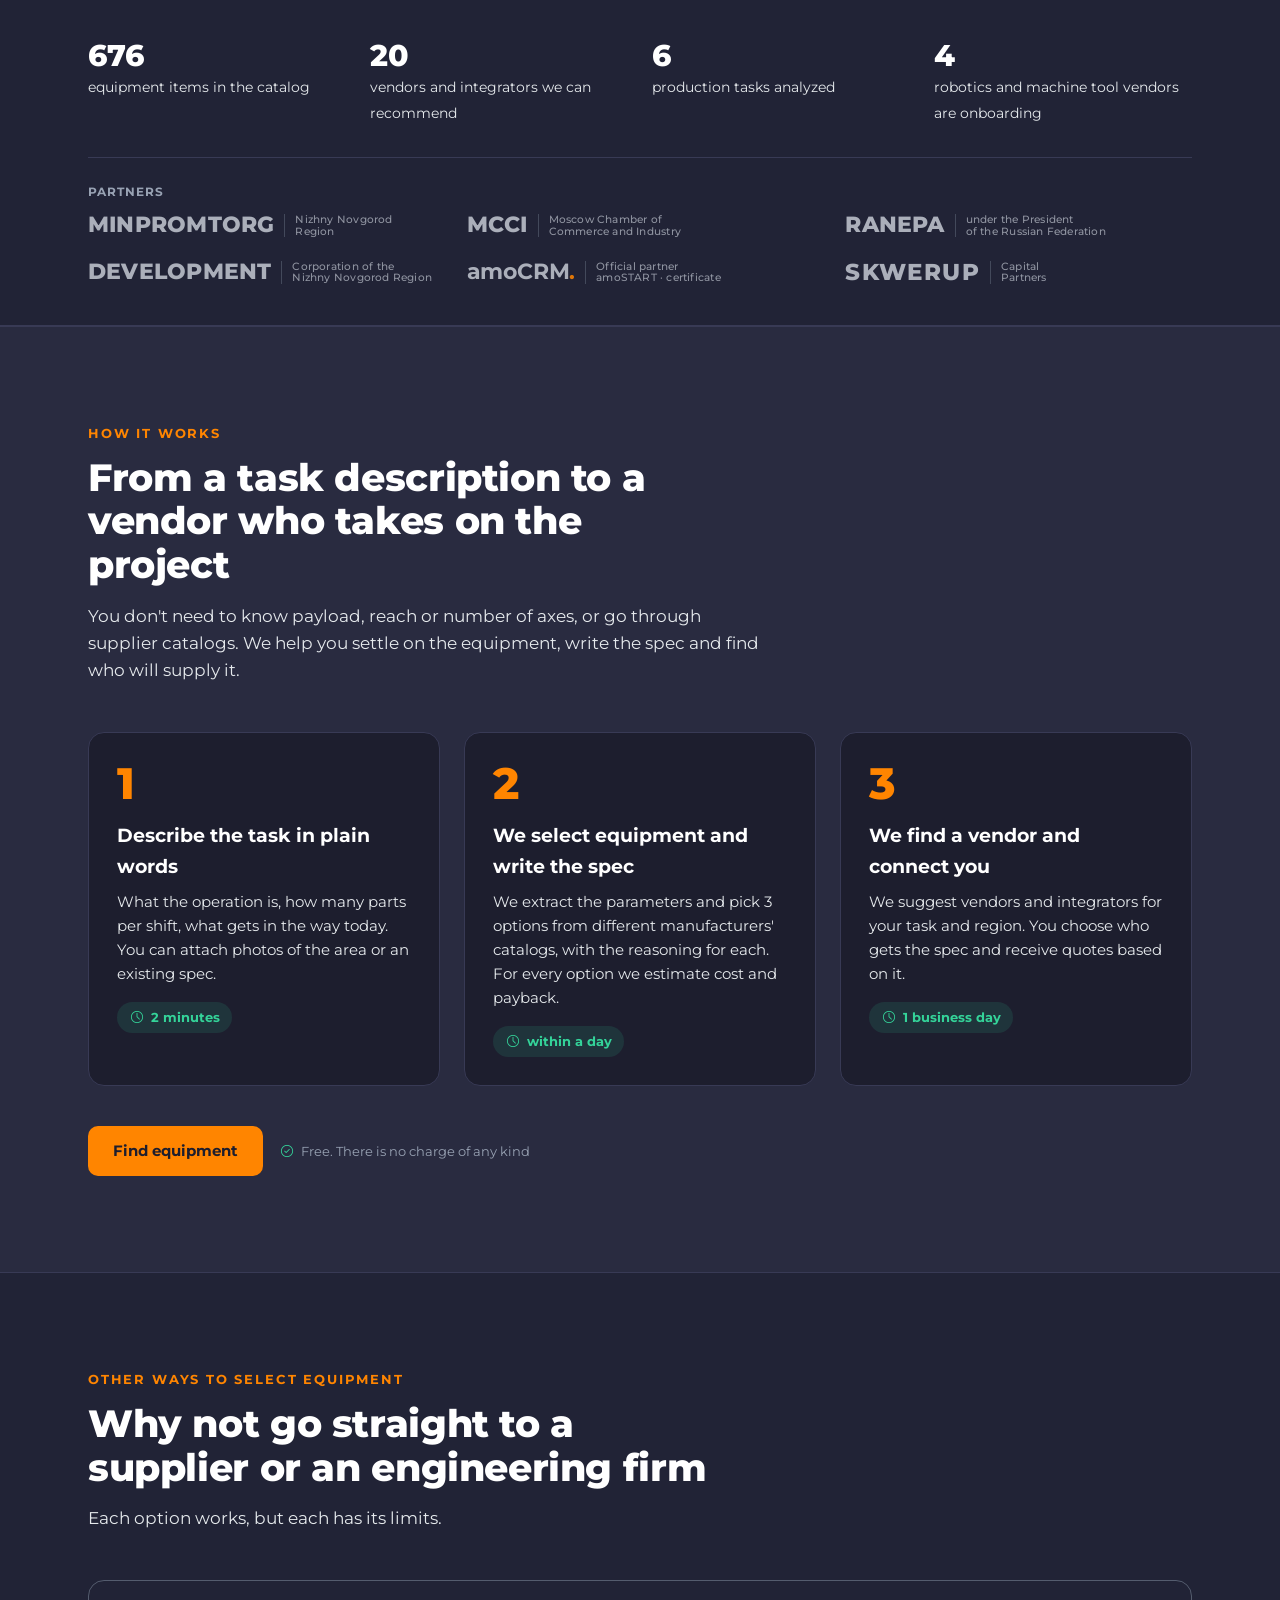
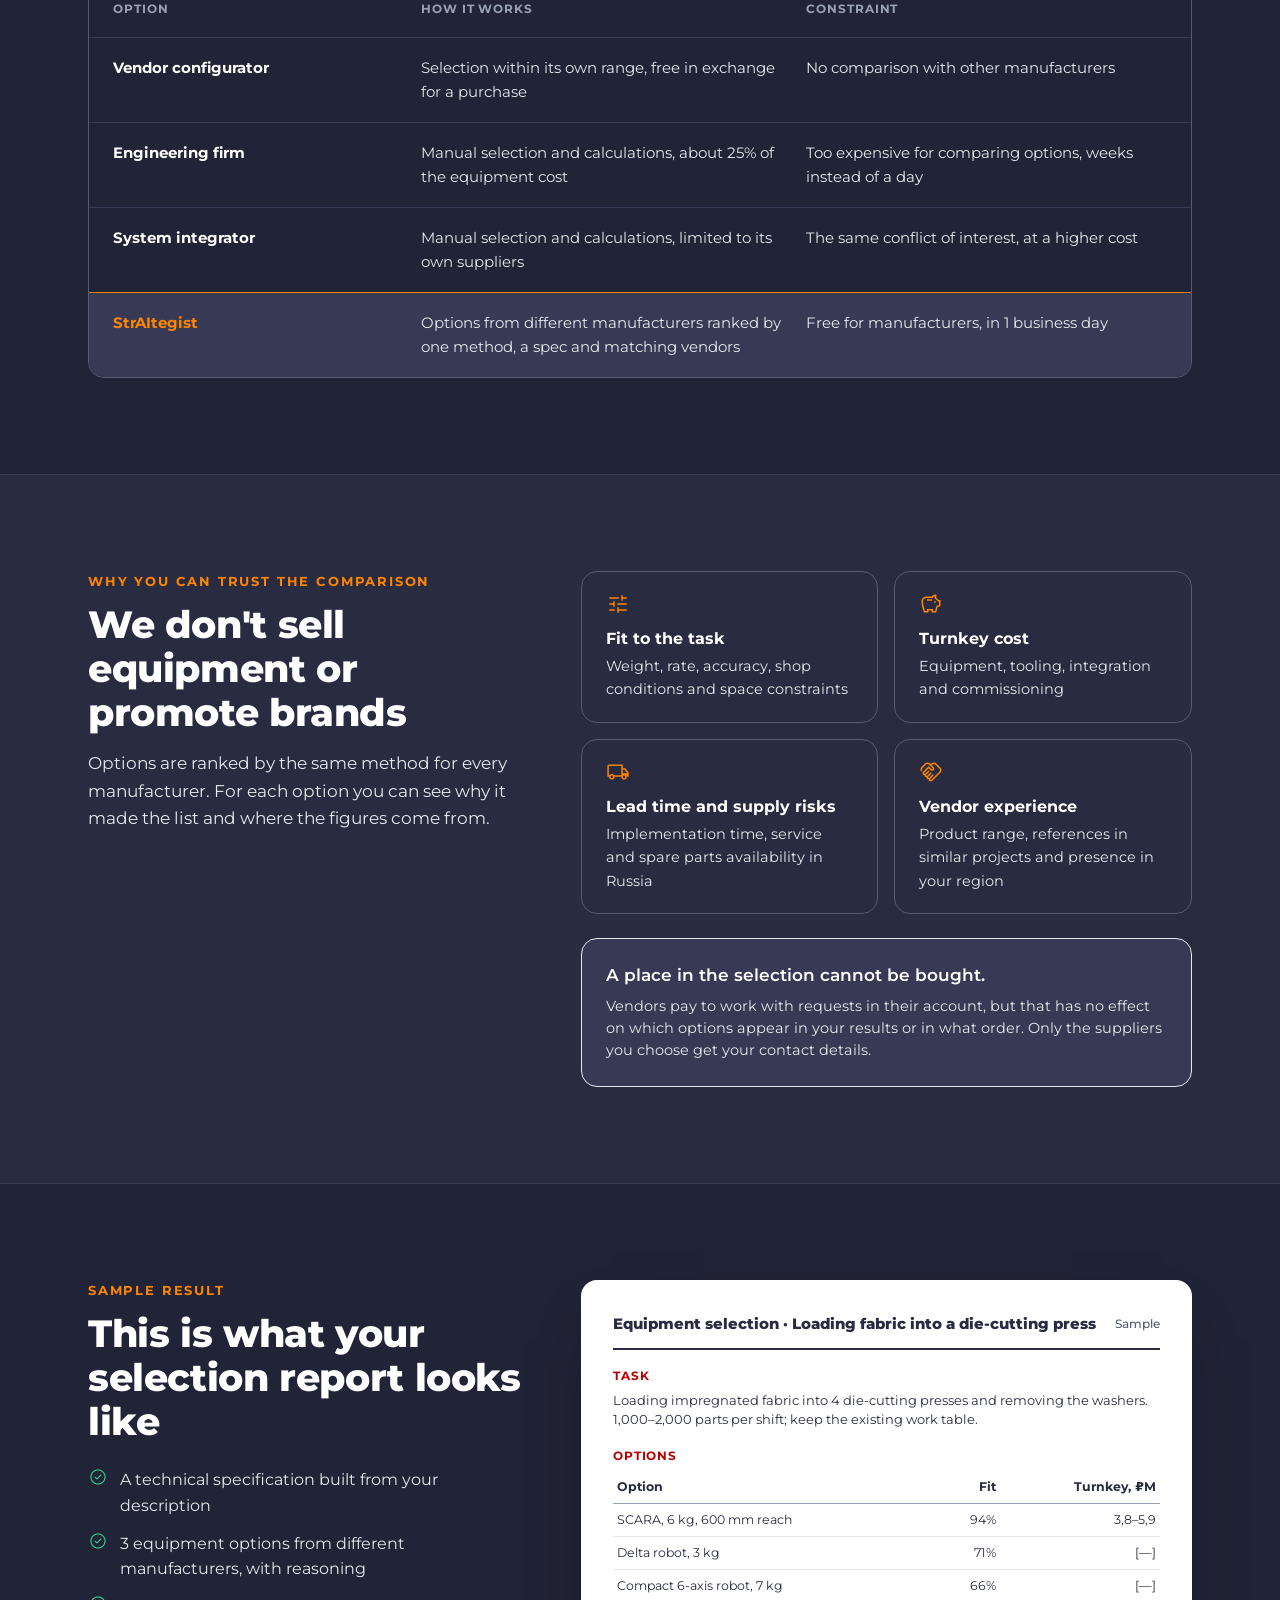
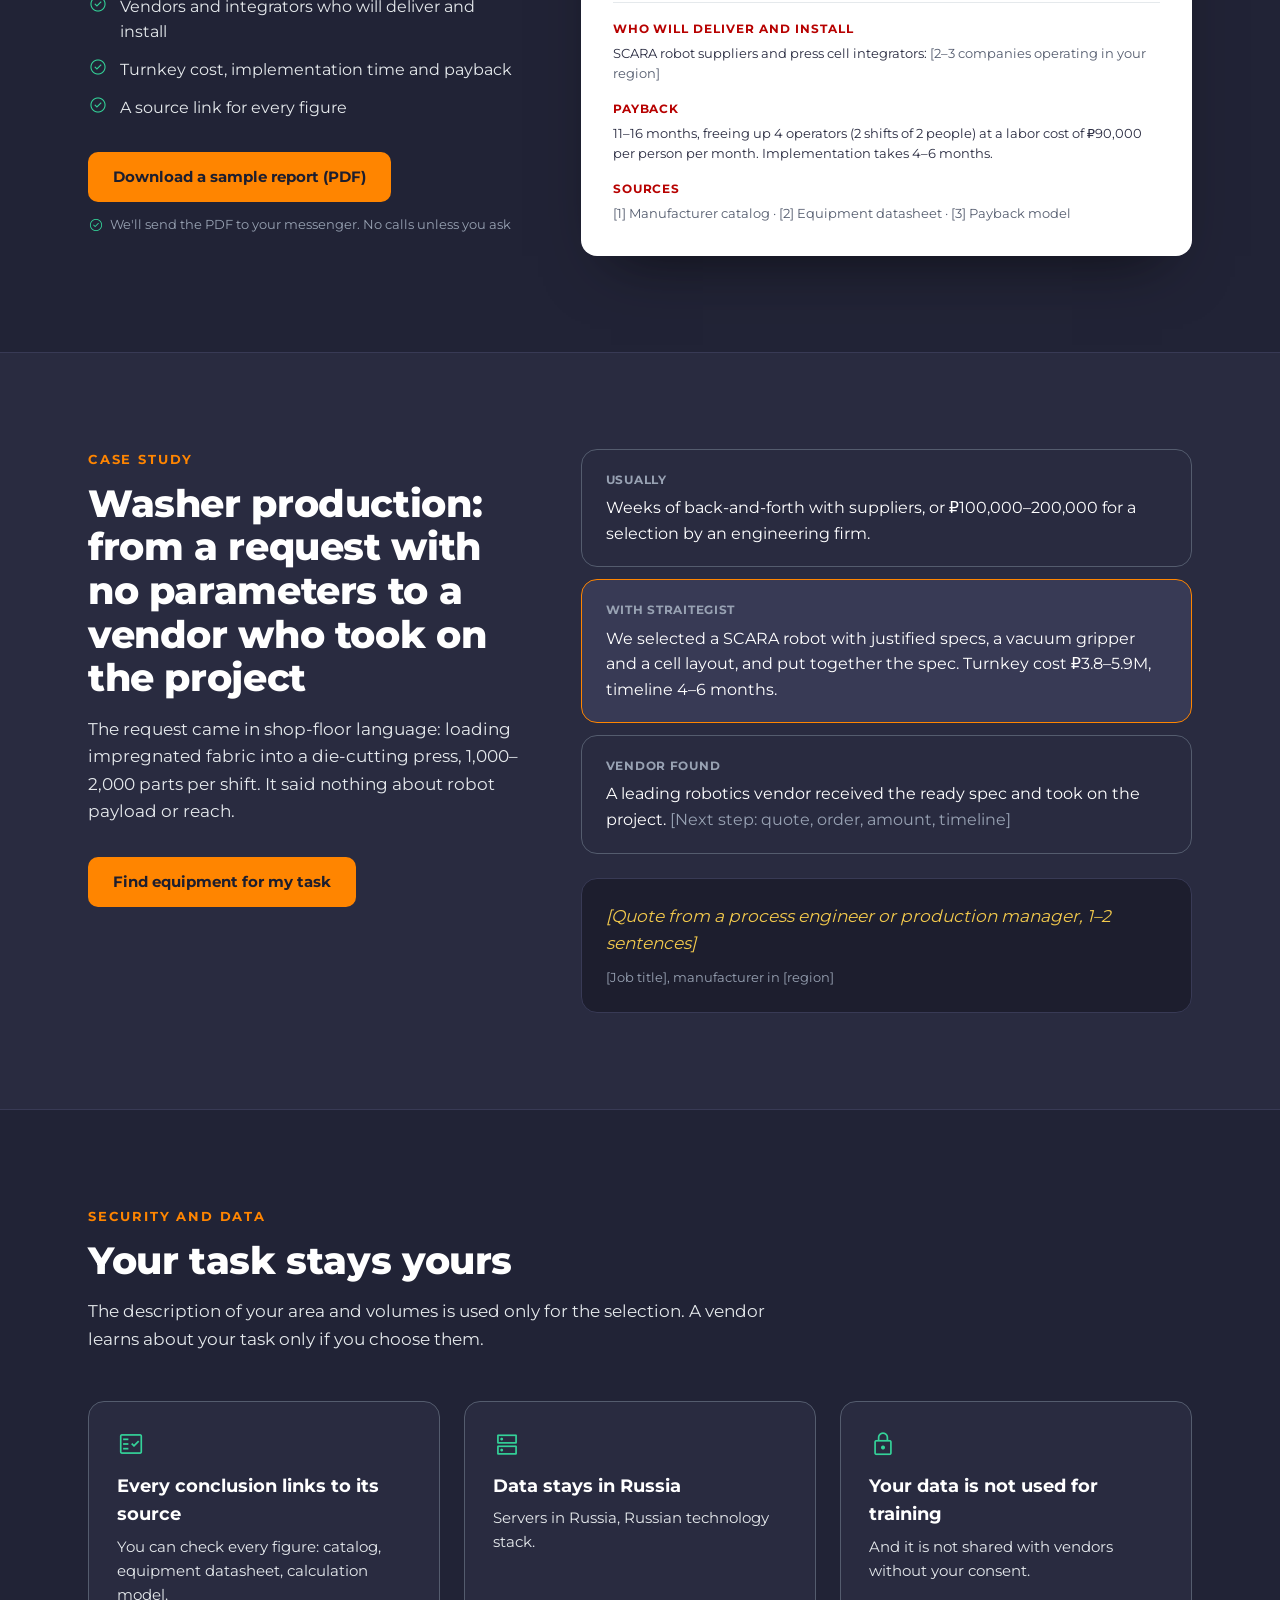
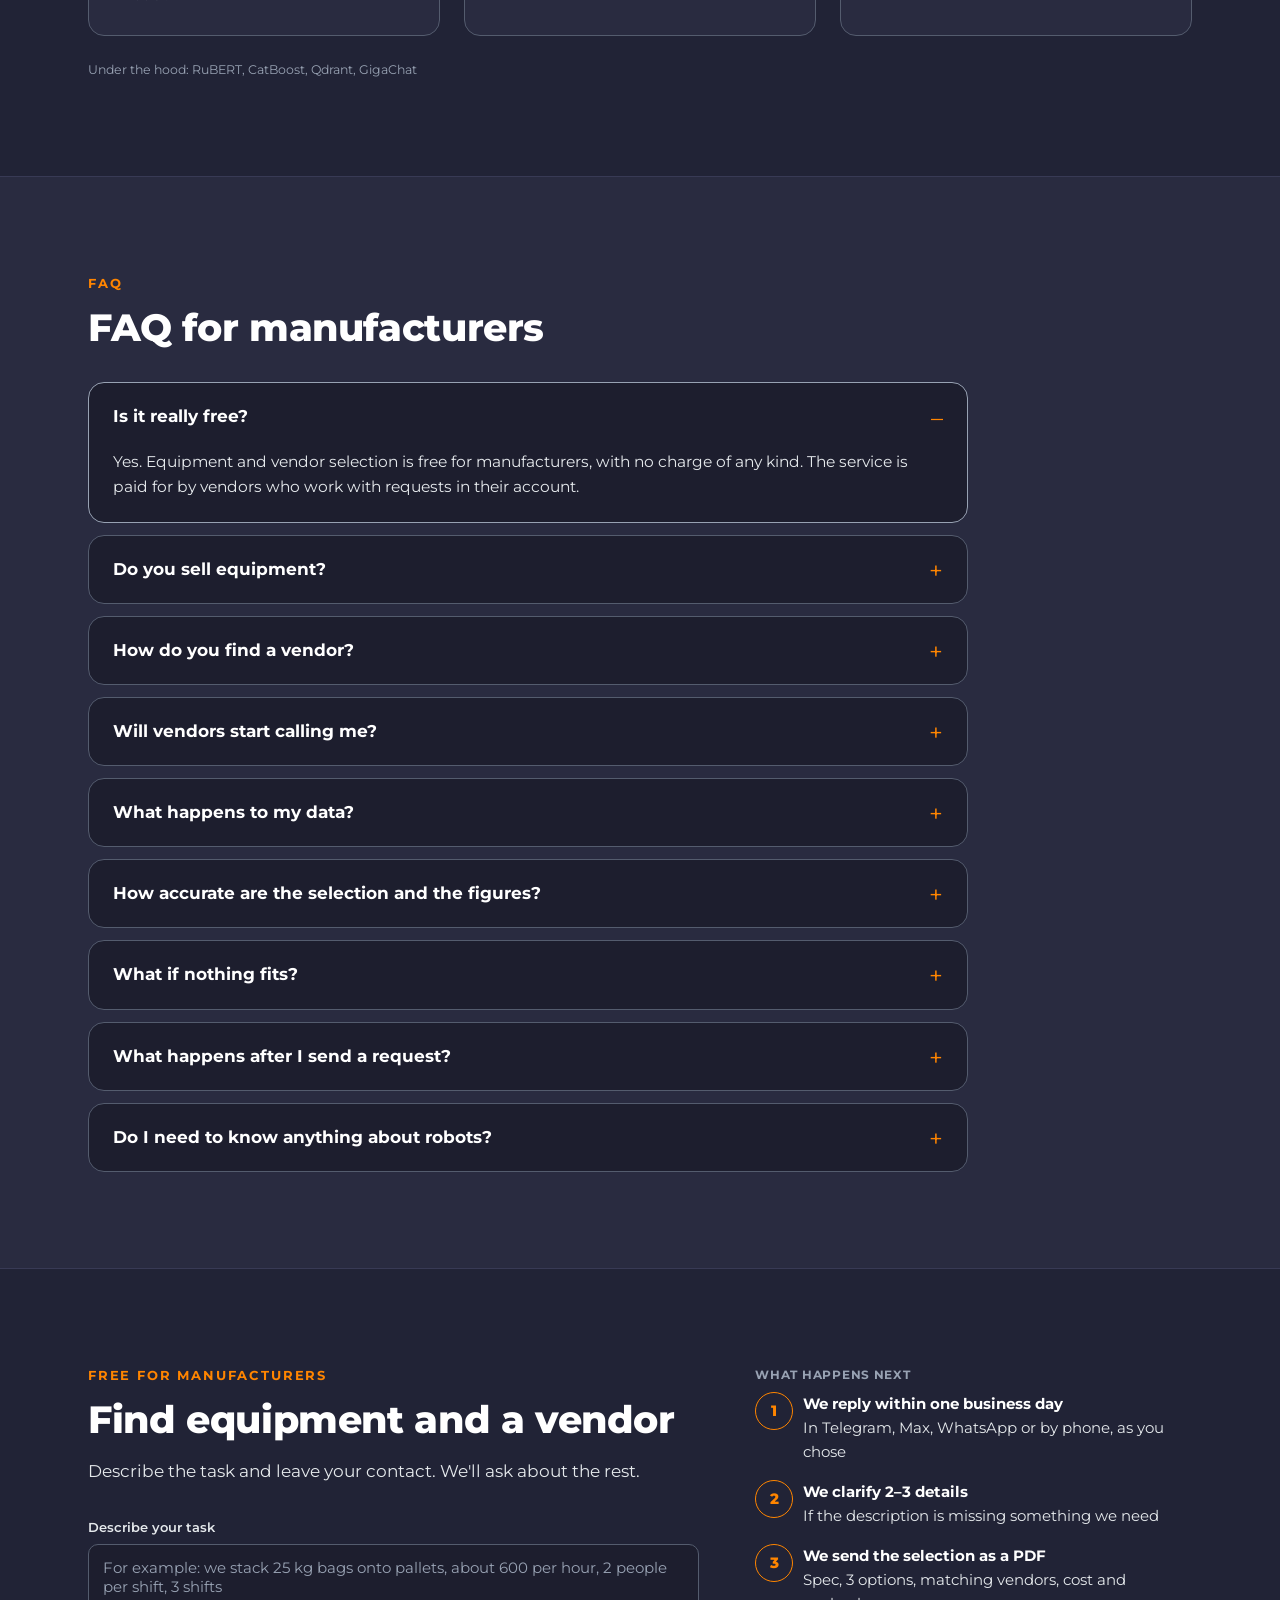
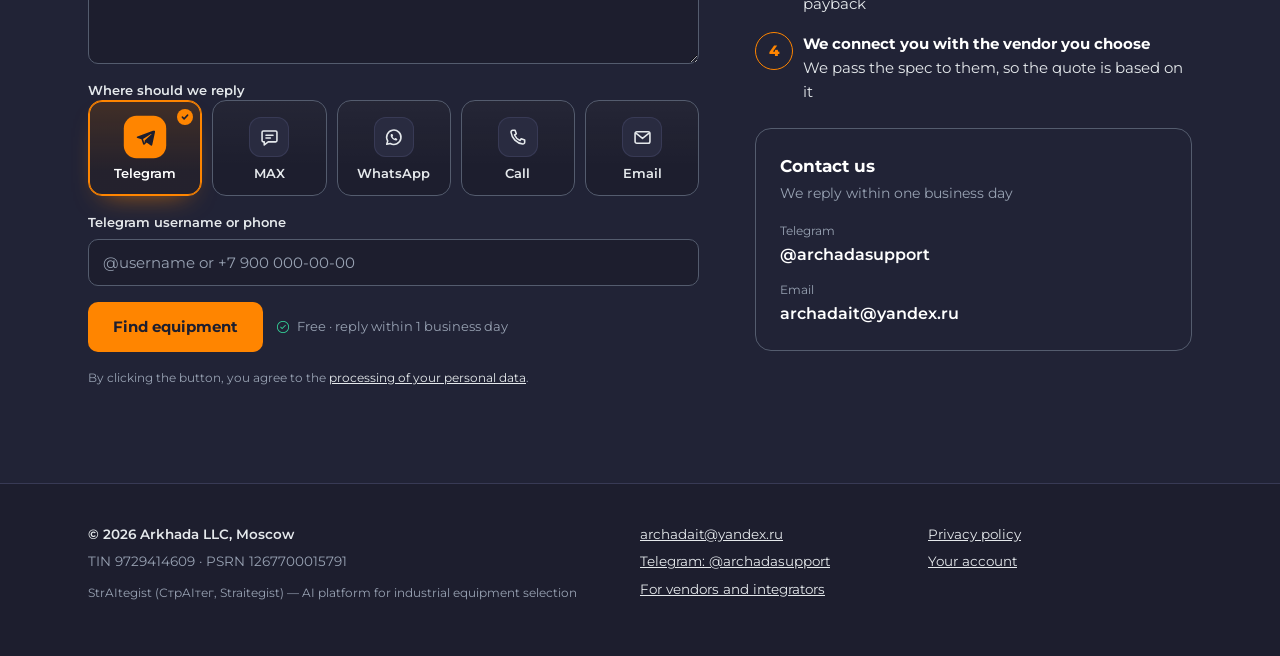
==== commit 7de56e2f: "Merge branch 'main' into animations # Conflicts: #	en/index.html #	en/privacy/index.html #	index.htm" ====
--- a/en/index.html
+++ b/en/index.html
@@ -26,7 +26,7 @@
 <link rel="preload" href="/assets/fonts/montserrat-cyrillic-400-normal.woff2" as="font" type="font/woff2" crossorigin>
 <link rel="preload" href="/assets/fonts/montserrat-cyrillic-800-normal.woff2" as="font" type="font/woff2" crossorigin>
 <link rel="stylesheet" href="https://fonts.googleapis.com/css2?family=Material+Symbols+Outlined:opsz,wght,FILL,GRAD@20..48,300,0,0&display=block">
-<link rel="stylesheet" href="/assets/styles.css?v=20261103h">
+<link rel="stylesheet" href="/assets/styles.css?v=20261103i">
 <script type="application/ld+json">
 {"@context": "https://schema.org", "@graph": [{"@type": "Organization", "@id": "https://straitegist.ru/#org", "name": "StrAItegist", "alternateName": ["StrAItegist", "Straitegist", "Стратег", "Страйтег", "СтрАИтег", "Стр AI тег"], "legalName": "Arkhada LLC", "url": "https://straitegist.ru/", "logo": "https://factory.straitegist.ru/assets/logo.svg", "email": "archadait@yandex.ru", "address": {"@type": "PostalAddress", "addressLocality": "Moscow", "addressCountry": "RU"}}, {"@type": "WebSite", "@id": "https://factory.straitegist.ru/en/#site", "url": "https://factory.straitegist.ru/en/", "name": "StrAItegist for manufacturers", "inLanguage": "en", "publisher": {"@id": "https://straitegist.ru/#org"}, "alternateName": ["StrAItegist", "Стратег", "Страйтег", "StrAItegist"]}, {"@type": "Service", "@id": "https://factory.straitegist.ru/en/#service", "name": "Industrial equipment and supplier selection", "serviceType": "Industrial equipment selection", "description": "Based on a manufacturer's task description, within 1 business day we prepare an equipment spec, 3 equipment options from different manufacturers and the vendors who will deliver and install it. CNC machines, industrial robots, factory automation and robotics.", "provider": {"@id": "https://straitegist.ru/#org"}, "areaServed": {"@type": "Country", "name": "Russia"}, "audience": {"@type": "BusinessAudience", "audienceType": "Industrial companies"}, "offers": {"@type": "Offer", "price": "0", "priceCurrency": "USD", "description": "Free for manufacturers"}, "url": "https://factory.straitegist.ru/en/"}, {"@type": "FAQPage", "@id": "https://factory.straitegist.ru/en/#faq", "mainEntity": [{"@type": "Question", "name": "Do you sell equipment?", "acceptedAnswer": {"@type": "Answer", "text": "No. We don't sell equipment and don't compete with suppliers. Our job is to help you settle on the equipment and find who will supply it."}}, {"@type": "Question", "name": "How do you find a vendor?", "acceptedAnswer": {"@type": "Answer", "text": "We match your task against vendor and integrator profiles: product range, references in similar projects and region. We suggest the ones that fit, and you choose who gets the spec."}}, {"@type": "Question", "name": "Will vendors start calling me?", "acceptedAnswer": {"@type": "Answer", "text": "No. The selection comes to you. Only the suppliers you choose get your contact details."}}, {"@type": "Question", "name": "What happens to my data?", "acceptedAnswer": {"@type": "Answer", "text": "Your task description is stored on servers in Russia and used only for your selection. We don't use your data for training and don't share it with third parties without your consent."}}, {"@type": "Question", "name": "How accurate are the selection and the figures?", "acceptedAnswer": {"@type": "Answer", "text": "Every option comes with reasoning and a source link. Anything uncertain is marked \"Needs expert review\". Cost and payback are preliminary; the exact price comes in the vendor's quote based on your spec."}}, {"@type": "Question", "name": "What if nothing fits?", "acceptedAnswer": {"@type": "Answer", "text": "We'll tell you so and explain why. If the task can be solved another way, for example with a different class of equipment, we'll suggest it."}}, {"@type": "Question", "name": "What happens after I send a request?", "acceptedAnswer": {"@type": "Answer", "text": "Within one business day we message you in the channel you chose, clarify 2–3 details if needed and send the selection: a spec, 3 options and matching vendors."}}, {"@type": "Question", "name": "Do I need to know anything about robots?", "acceptedAnswer": {"@type": "Answer", "text": "No. Describe the operation the way you'd explain it to a new employee: what you do, how much, what the constraints are. We'll work out the equipment parameters ourselves."}}]}]}
 </script>
@@ -361,6 +361,7 @@
 </dialog>
 <div class="mbar"><a class="btn btn-p" href="#lead">Find equipment for free</a></div>
 </div>
-<script src="/assets/site.js?v=20261103h" defer></script>
+<script src="/assets/site.js?v=20261103i" defer></script>
+<script src="/assets/motion.js?v=20261103i" defer></script>
 </body>
 </html>
--- a/assets/styles.css
+++ b/assets/styles.css
@@ -421,3 +421,32 @@
 @media (prefers-reduced-motion:reduce){
 html{scroll-behavior:auto}
 }
+
+/* ===================== Анимации прокрутки (assets/motion.js) ===================== */
+/* Линия процесса справа вместо полосы прокрутки */
+html.has-rail{scrollbar-width:none}
+html.has-rail::-webkit-scrollbar{display:none}
+.rail{position:fixed;right:max(10px,env(safe-area-inset-right,0px));top:96px;bottom:28px;width:28px;z-index:15;cursor:pointer;touch-action:none;-webkit-user-select:none;user-select:none}
+.rail-track{position:absolute;left:13px;top:0;bottom:0;width:2px;border-radius:2px;background:repeating-linear-gradient(to bottom,#545C6E 0 4px,transparent 4px 8px)}
+.rail-fill{position:absolute;left:0;top:0;width:2px;border-radius:2px;background:#FF8500;box-shadow:0 0 8px rgba(255,133,0,.55);overflow:hidden}
+.rail-fill:after{content:"";position:absolute;inset:0;background:repeating-linear-gradient(to bottom,transparent 0 16px,rgba(255,236,210,.95) 16px 21px);background-size:100% 42px;animation:rail-flow 1.1s linear infinite}
+@keyframes rail-flow{to{background-position:0 42px}}
+.rail-head{position:absolute;left:14px;width:12px;height:12px;margin:-6px 0 0 -6px;border-radius:50%;background:#fff;box-shadow:0 0 0 3px rgba(255,133,0,.35),0 0 14px #FF8500;cursor:grab;z-index:2;transition:transform .15s}
+.rail-head:focus-visible{outline:2px solid #FF8500;outline-offset:4px}
+.rail.drag .rail-head{cursor:grabbing;transform:scale(1.3)}
+.rail-tip{position:absolute;right:22px;top:50%;transform:translateY(-50%);white-space:nowrap;font:600 11px/1 Montserrat,sans-serif;letter-spacing:.06em;text-transform:uppercase;color:#fff;background:rgba(29,30,46,.94);border:1px solid rgba(255,133,0,.55);border-radius:999px;padding:6px 11px;opacity:0;transition:opacity .35s;pointer-events:none}
+.rail.moving .rail-tip,.rail.drag .rail-tip,.rail-head:focus-visible .rail-tip{opacity:1}
+.rail-node{position:absolute;left:14px;width:20px;height:20px;margin:-10px 0 0 -10px;padding:0;border:0;background:none;cursor:pointer;z-index:1}
+.rail-node i{position:absolute;inset:5px;border-radius:50%;background:#292B40;border:2px solid #545C6E;transition:background-color .3s,border-color .3s,box-shadow .3s}
+.rail-node.on i{background:#FF8500;border-color:#FF8500}
+.rail-node.cur i{box-shadow:0 0 0 4px rgba(255,133,0,.2)}
+.rail-node span{position:absolute;right:24px;top:50%;transform:translateY(-50%);white-space:nowrap;font:600 11px/1 Montserrat,sans-serif;letter-spacing:.06em;text-transform:uppercase;color:#E5E9EC;background:rgba(29,30,46,.94);border:1px solid #545C6E;border-radius:999px;padding:6px 11px;opacity:0;transition:opacity .2s;pointer-events:none}
+.rail-node:hover span,.rail-node:focus-visible span{opacity:1}
+.rail-node:focus-visible{outline:none}
+.rail-node:focus-visible i{border-color:#fff}
+.rail.moving .rail-node.cur span{opacity:0}
+/* Инженерный чертёж на фоне */
+canvas.bp{position:fixed;inset:0;width:100%;height:100%;z-index:0;pointer-events:none}
+html.has-bp .pg{background:transparent;position:relative;z-index:1}
+html.has-bp section.alt,html.has-bp .proof{background:rgba(29,30,46,.55)}
+@media (prefers-reduced-motion:reduce){.rail-fill:after{animation:none}}
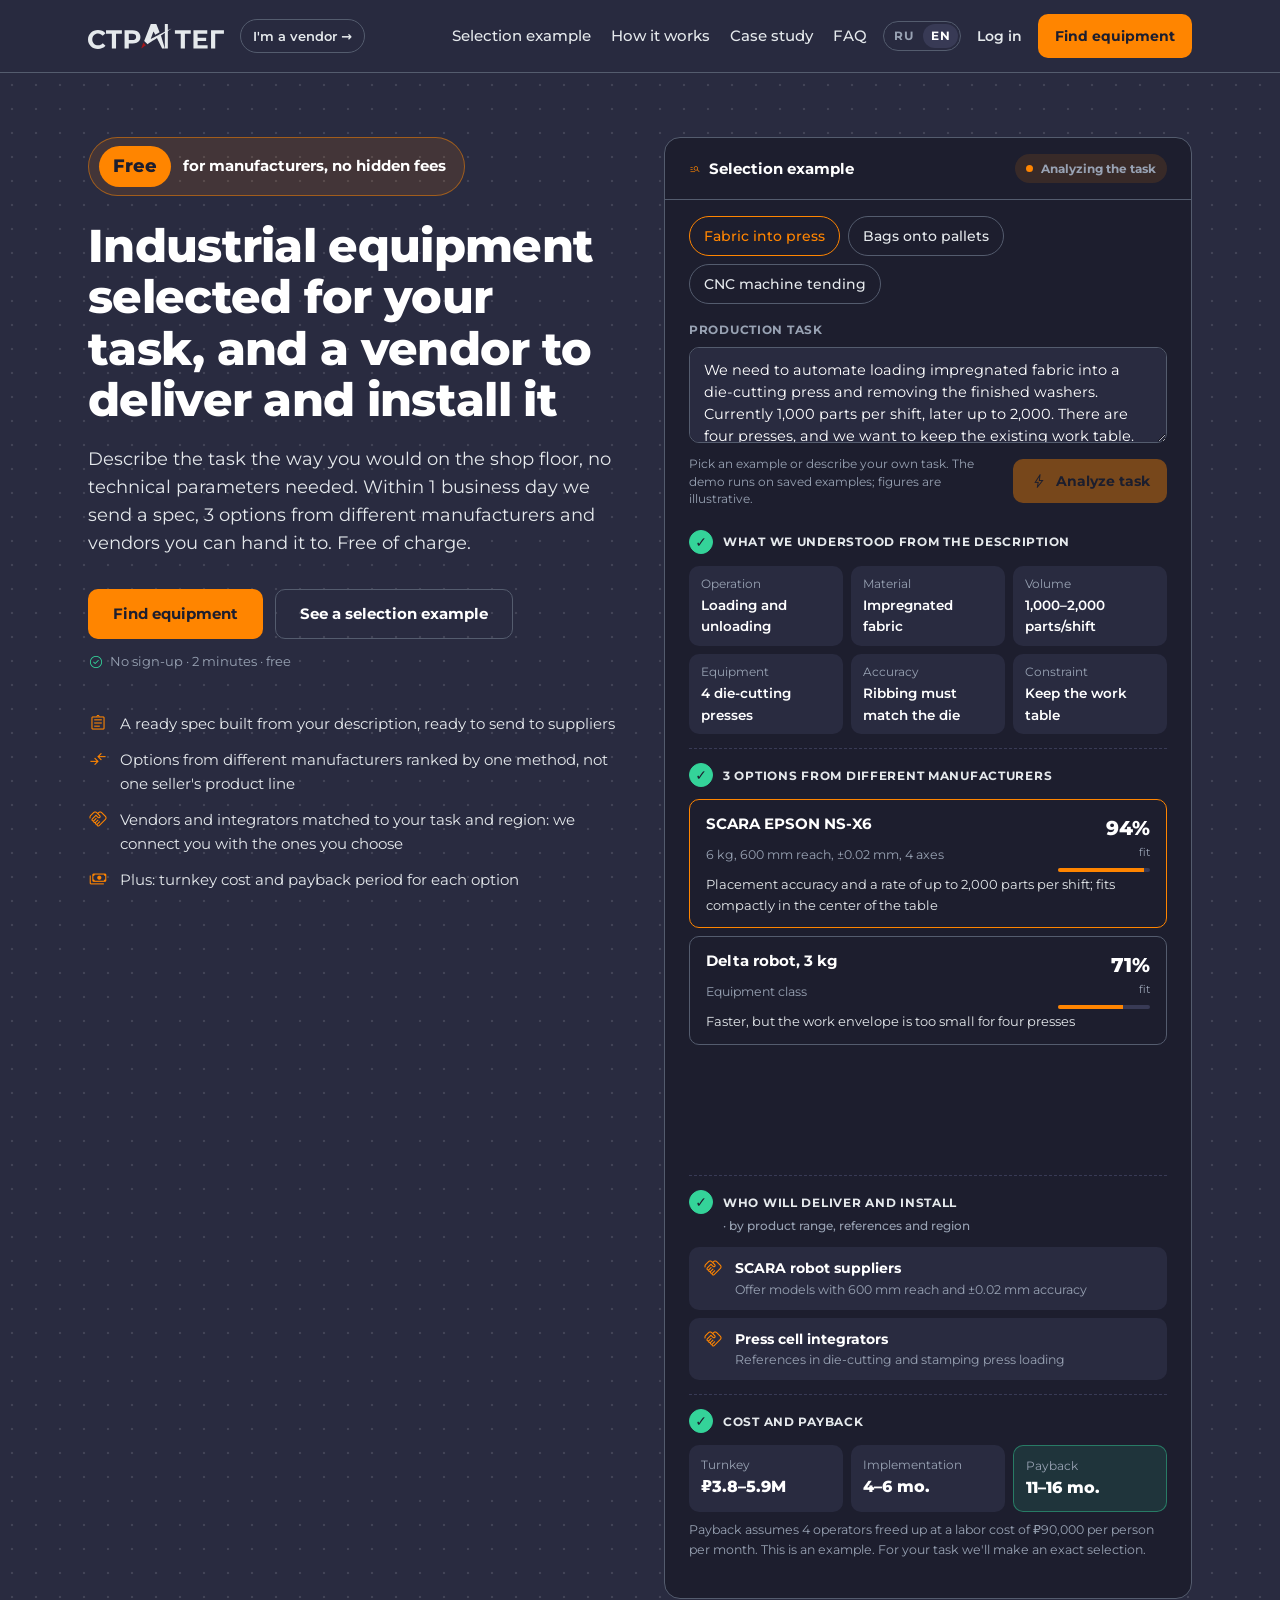
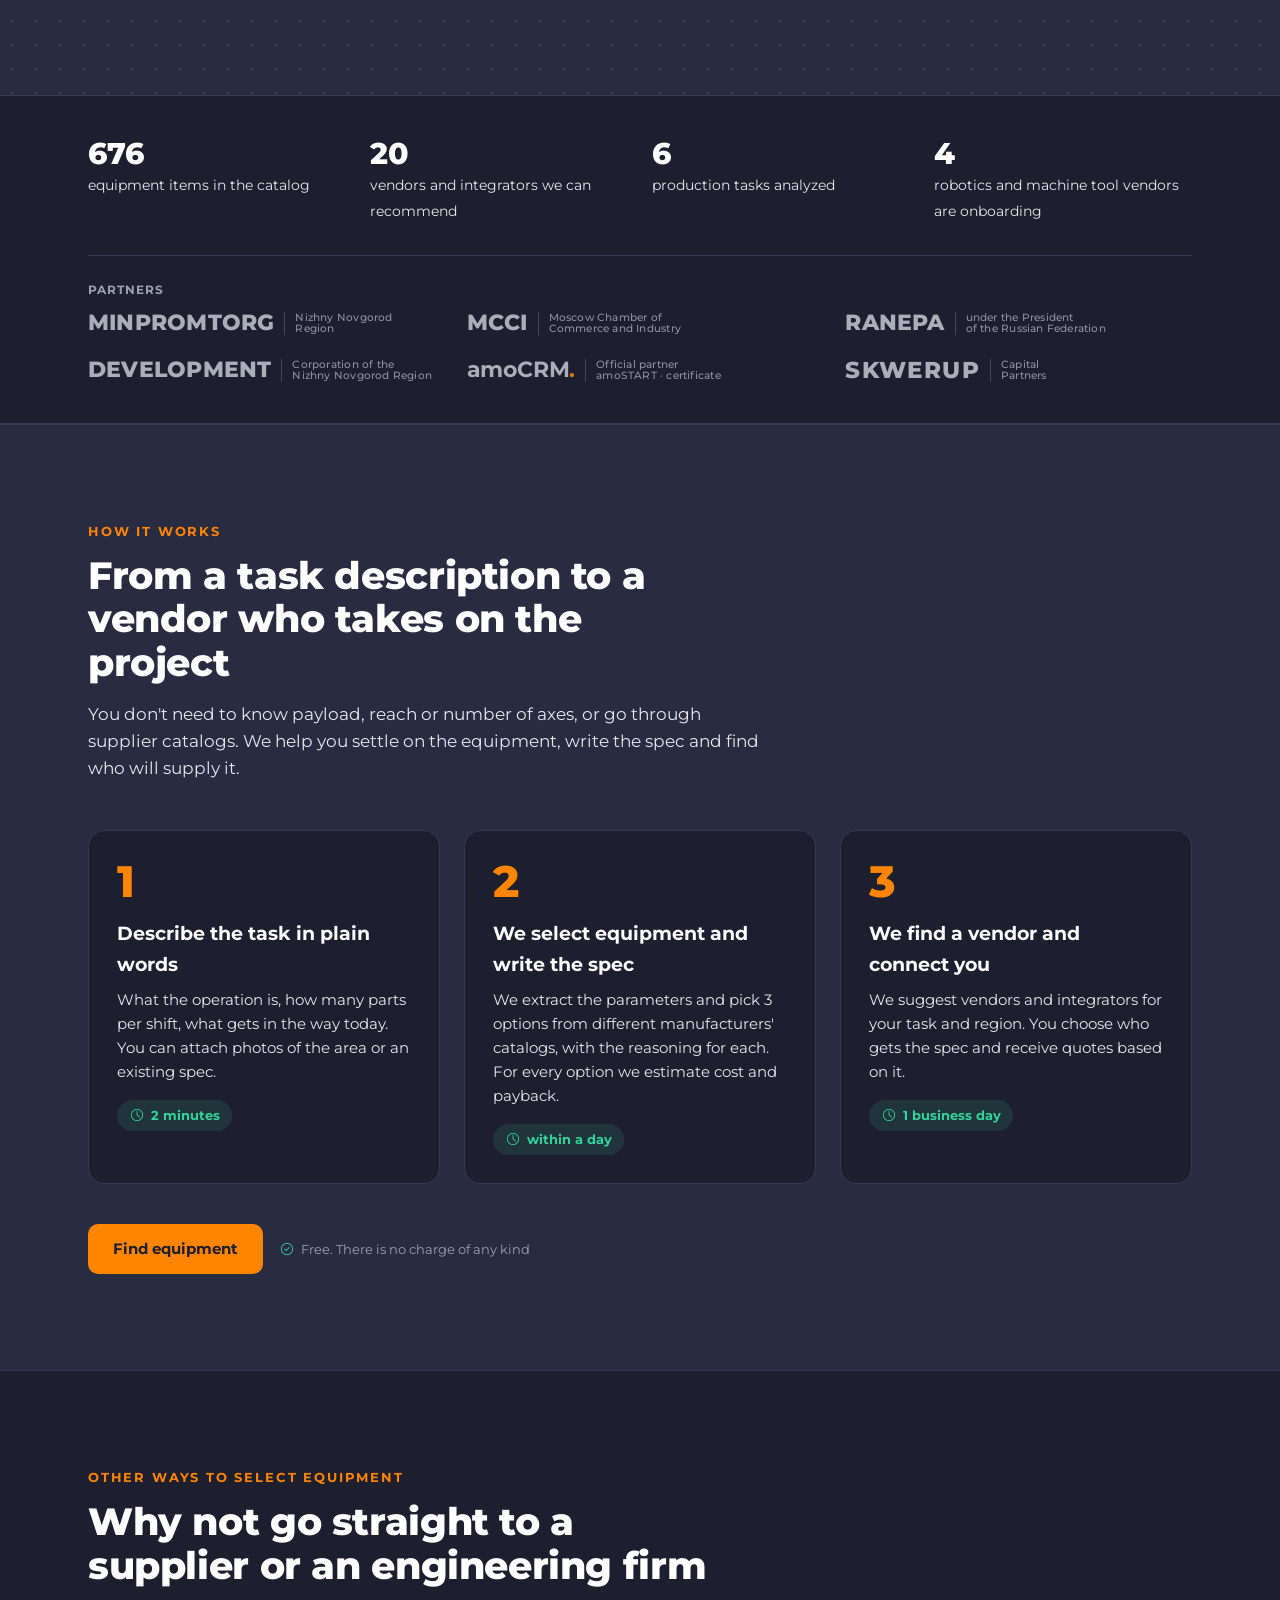
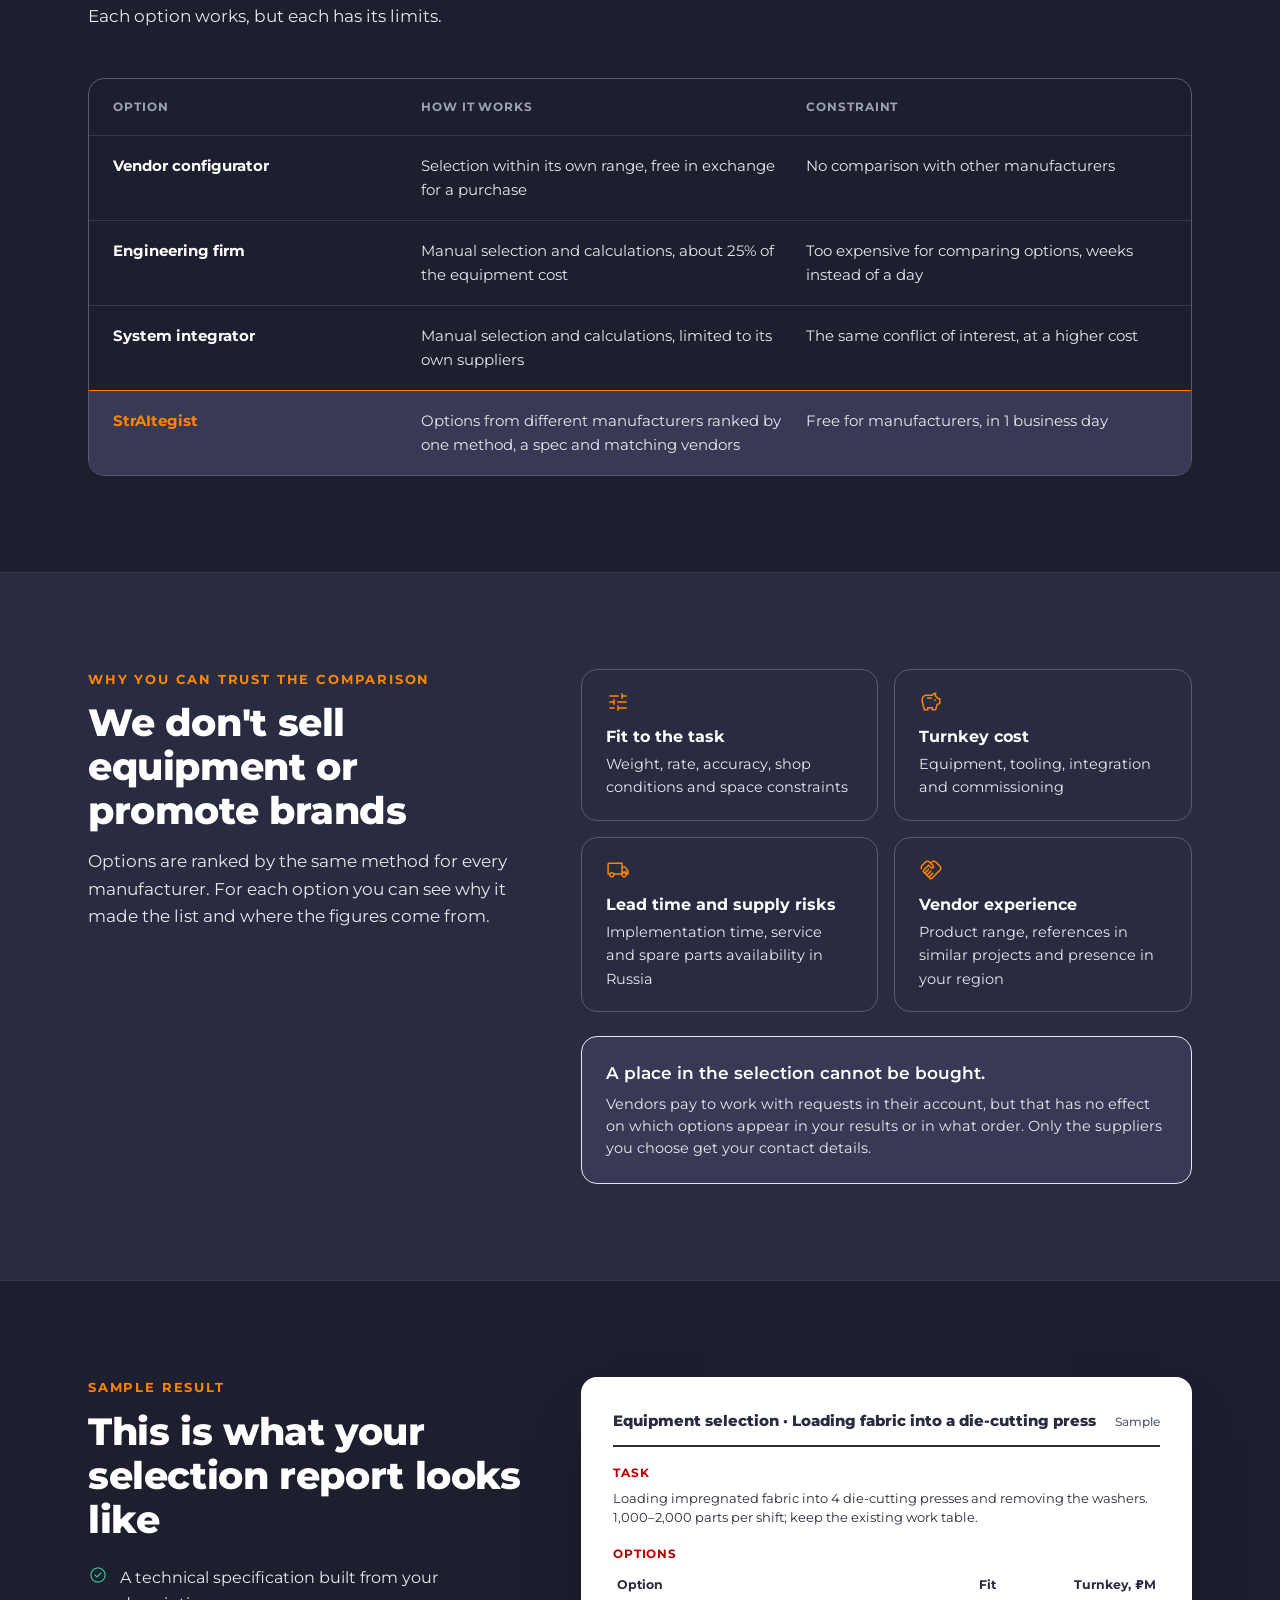
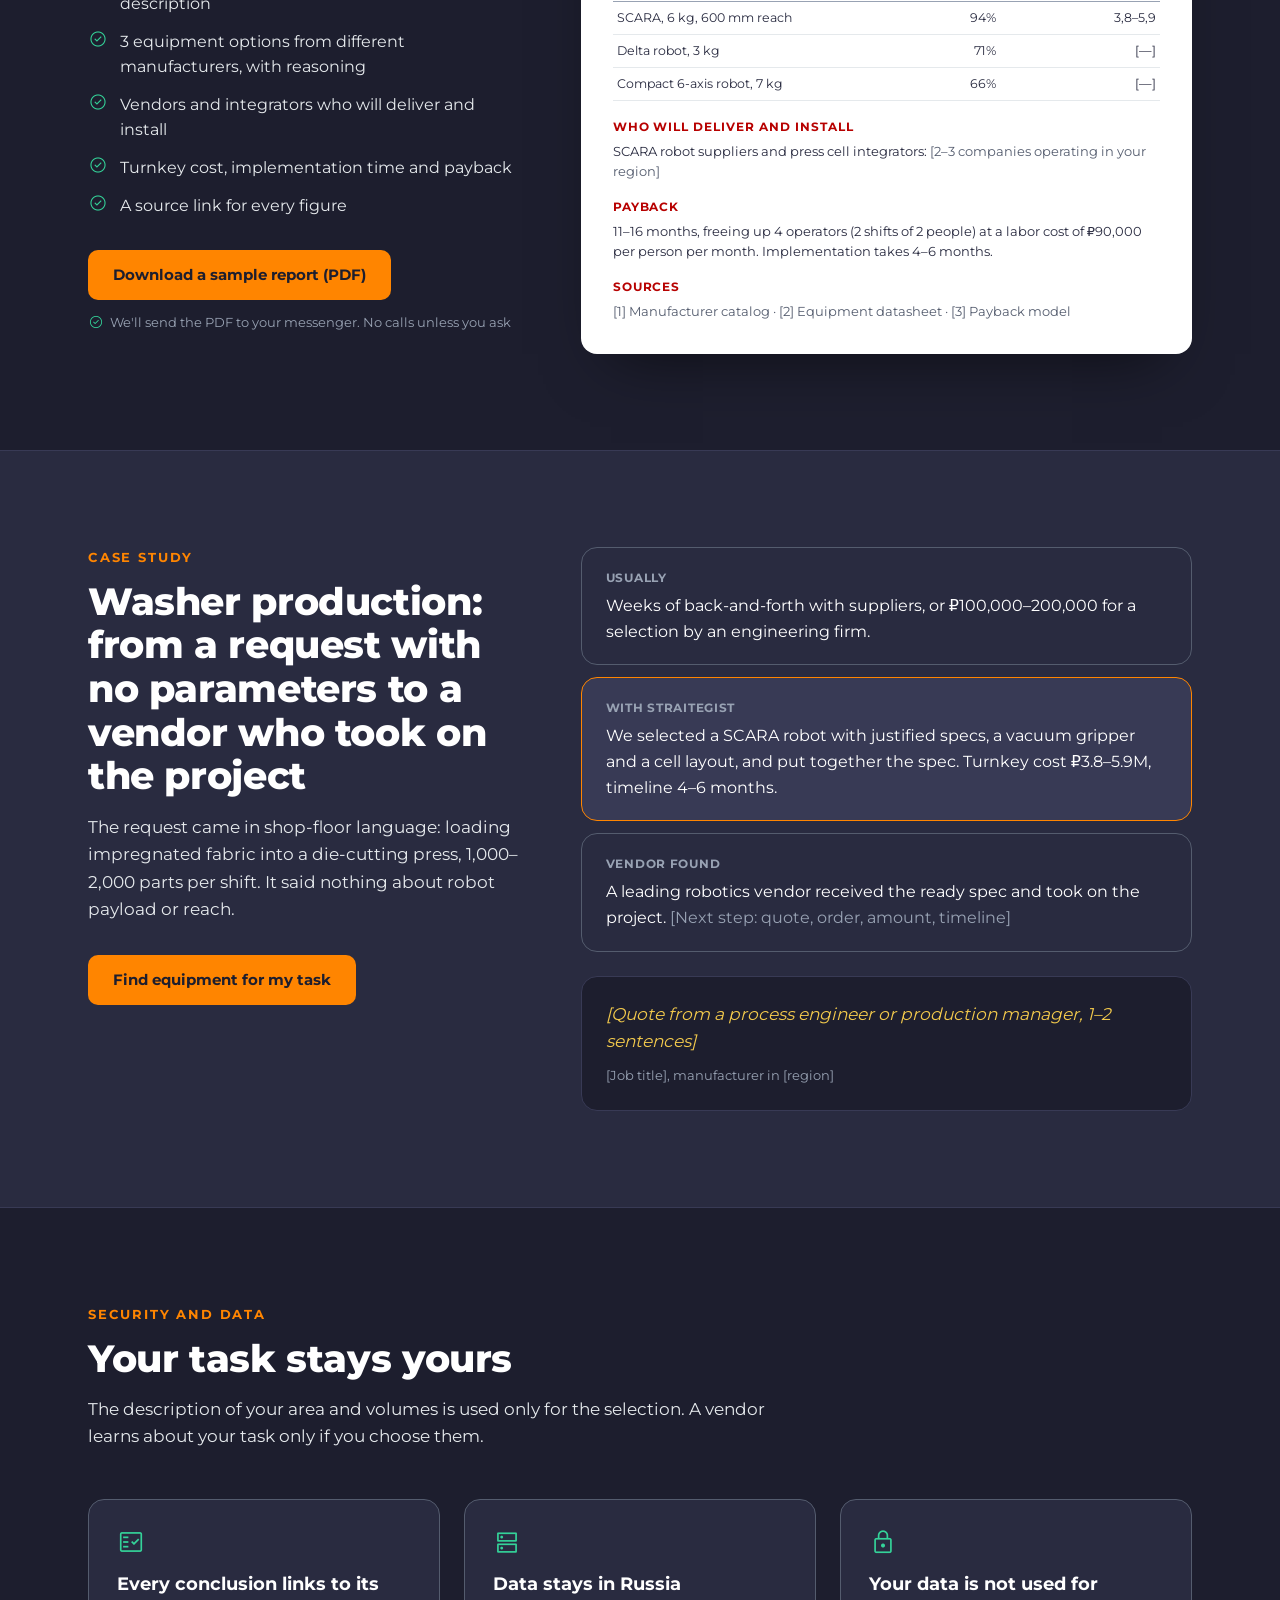
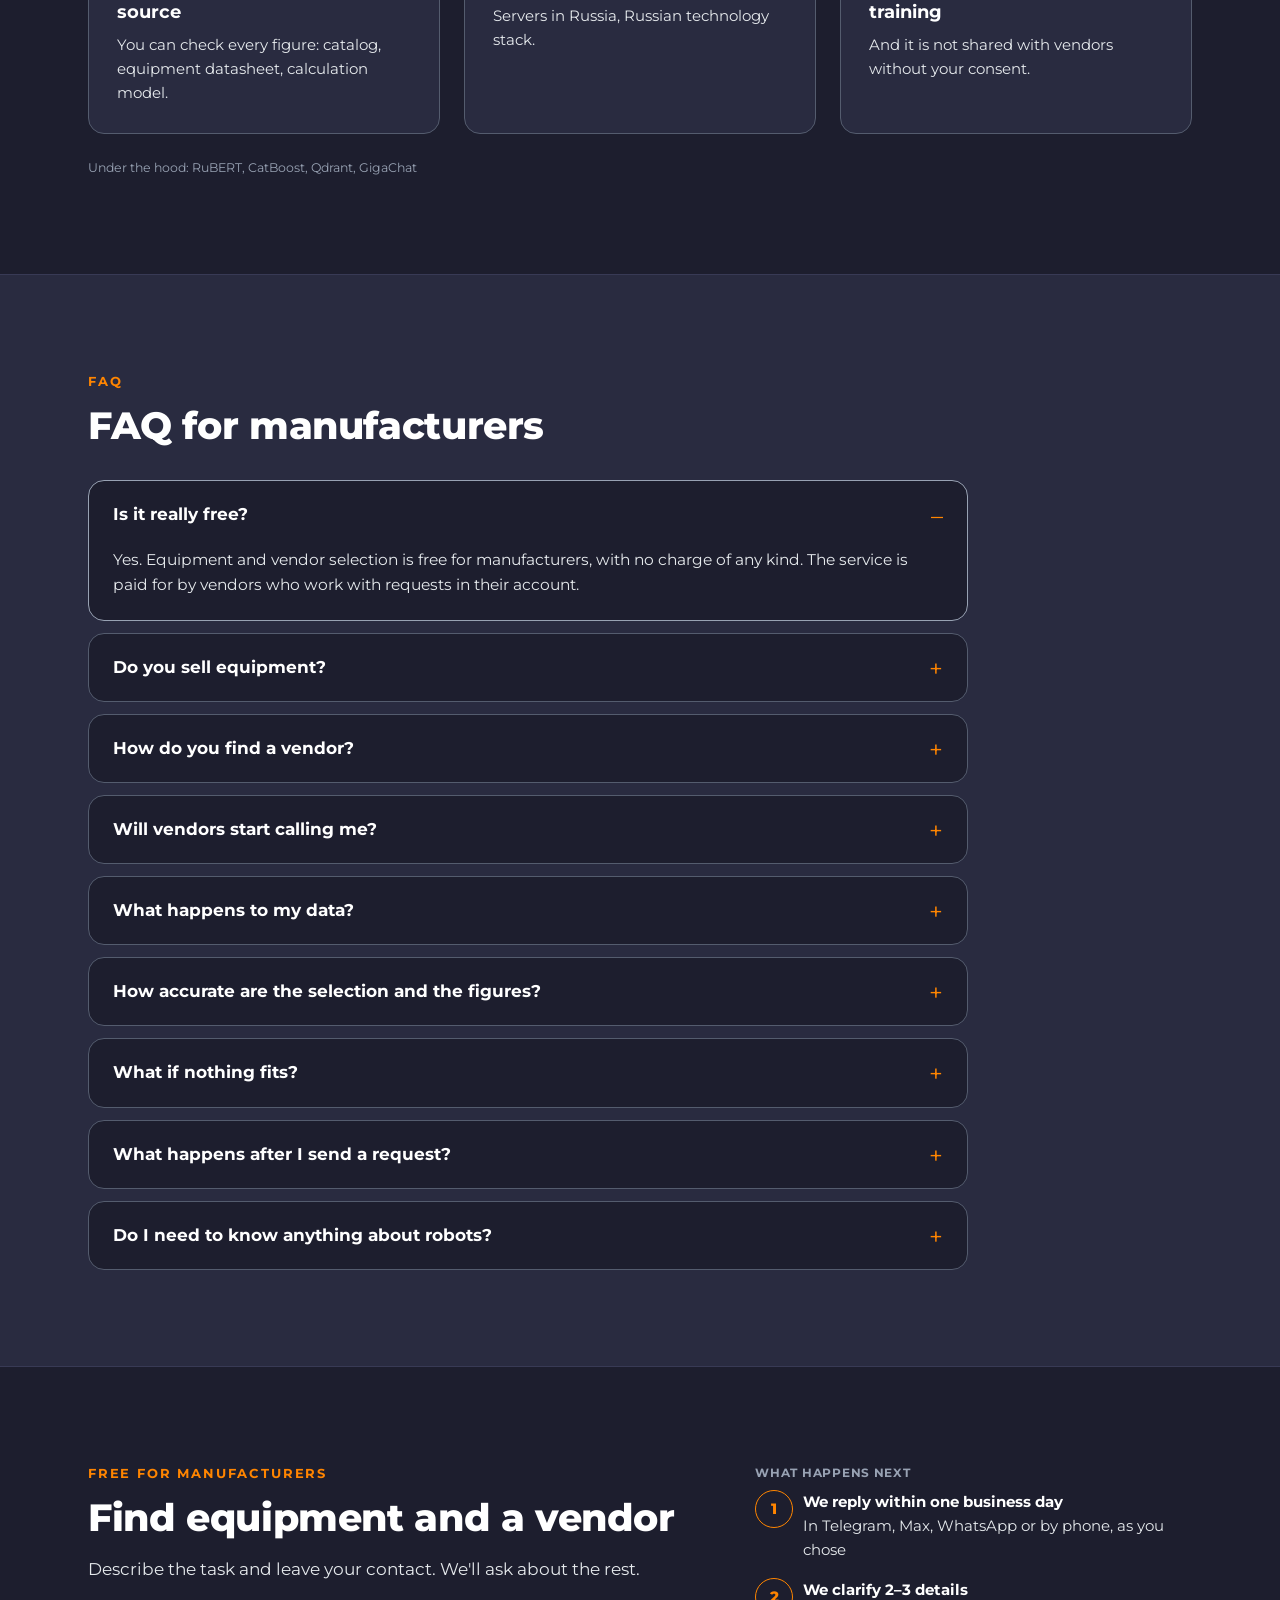
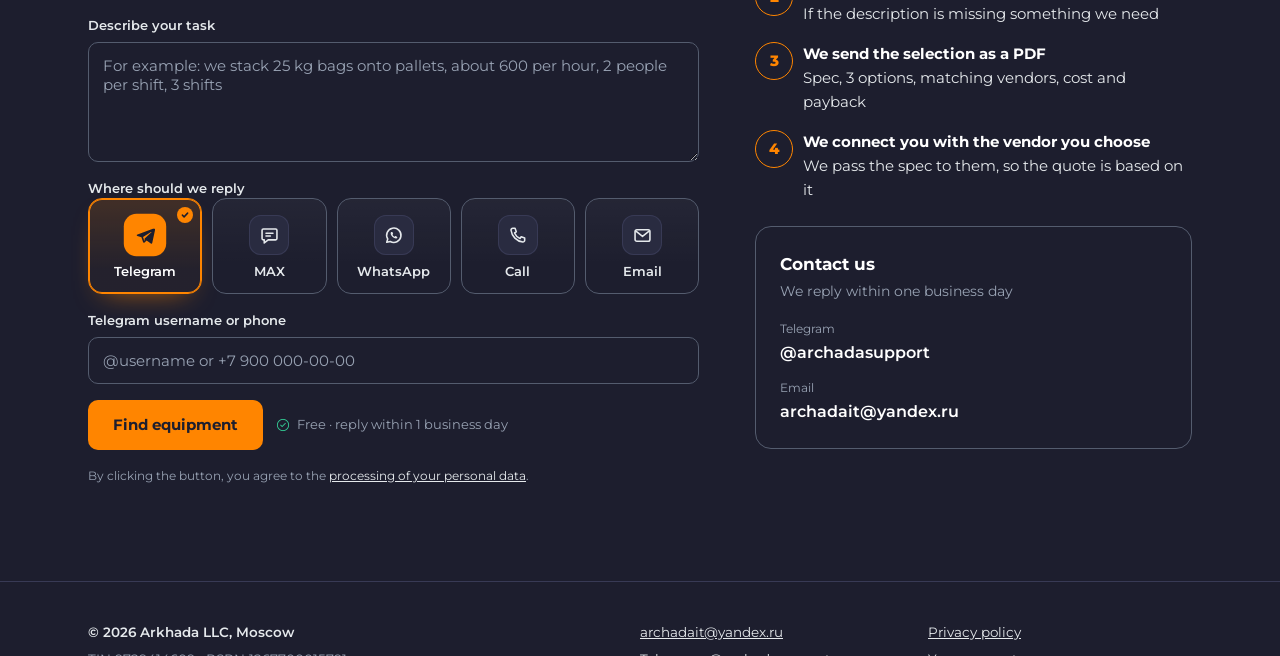
==== commit 0bc641c8: "Partners on phones: 2-column tiles, name above caption, centered Desktop and tablet layout unchanged" ====
--- a/en/index.html
+++ b/en/index.html
@@ -26,7 +26,7 @@
 <link rel="preload" href="/assets/fonts/montserrat-cyrillic-400-normal.woff2" as="font" type="font/woff2" crossorigin>
 <link rel="preload" href="/assets/fonts/montserrat-cyrillic-800-normal.woff2" as="font" type="font/woff2" crossorigin>
 <link rel="stylesheet" href="https://fonts.googleapis.com/css2?family=Material+Symbols+Outlined:opsz,wght,FILL,GRAD@20..48,300,0,0&display=block">
-<link rel="stylesheet" href="/assets/styles.css?v=20261103i">
+<link rel="stylesheet" href="/assets/styles.css?v=20261103j">
 <script type="application/ld+json">
 {"@context": "https://schema.org", "@graph": [{"@type": "Organization", "@id": "https://straitegist.ru/#org", "name": "StrAItegist", "alternateName": ["StrAItegist", "Straitegist", "Стратег", "Страйтег", "СтрАИтег", "Стр AI тег"], "legalName": "Arkhada LLC", "url": "https://straitegist.ru/", "logo": "https://factory.straitegist.ru/assets/logo.svg", "email": "archadait@yandex.ru", "address": {"@type": "PostalAddress", "addressLocality": "Moscow", "addressCountry": "RU"}}, {"@type": "WebSite", "@id": "https://factory.straitegist.ru/en/#site", "url": "https://factory.straitegist.ru/en/", "name": "StrAItegist for manufacturers", "inLanguage": "en", "publisher": {"@id": "https://straitegist.ru/#org"}, "alternateName": ["StrAItegist", "Стратег", "Страйтег", "StrAItegist"]}, {"@type": "Service", "@id": "https://factory.straitegist.ru/en/#service", "name": "Industrial equipment and supplier selection", "serviceType": "Industrial equipment selection", "description": "Based on a manufacturer's task description, within 1 business day we prepare an equipment spec, 3 equipment options from different manufacturers and the vendors who will deliver and install it. CNC machines, industrial robots, factory automation and robotics.", "provider": {"@id": "https://straitegist.ru/#org"}, "areaServed": {"@type": "Country", "name": "Russia"}, "audience": {"@type": "BusinessAudience", "audienceType": "Industrial companies"}, "offers": {"@type": "Offer", "price": "0", "priceCurrency": "USD", "description": "Free for manufacturers"}, "url": "https://factory.straitegist.ru/en/"}, {"@type": "FAQPage", "@id": "https://factory.straitegist.ru/en/#faq", "mainEntity": [{"@type": "Question", "name": "Do you sell equipment?", "acceptedAnswer": {"@type": "Answer", "text": "No. We don't sell equipment and don't compete with suppliers. Our job is to help you settle on the equipment and find who will supply it."}}, {"@type": "Question", "name": "How do you find a vendor?", "acceptedAnswer": {"@type": "Answer", "text": "We match your task against vendor and integrator profiles: product range, references in similar projects and region. We suggest the ones that fit, and you choose who gets the spec."}}, {"@type": "Question", "name": "Will vendors start calling me?", "acceptedAnswer": {"@type": "Answer", "text": "No. The selection comes to you. Only the suppliers you choose get your contact details."}}, {"@type": "Question", "name": "What happens to my data?", "acceptedAnswer": {"@type": "Answer", "text": "Your task description is stored on servers in Russia and used only for your selection. We don't use your data for training and don't share it with third parties without your consent."}}, {"@type": "Question", "name": "How accurate are the selection and the figures?", "acceptedAnswer": {"@type": "Answer", "text": "Every option comes with reasoning and a source link. Anything uncertain is marked \"Needs expert review\". Cost and payback are preliminary; the exact price comes in the vendor's quote based on your spec."}}, {"@type": "Question", "name": "What if nothing fits?", "acceptedAnswer": {"@type": "Answer", "text": "We'll tell you so and explain why. If the task can be solved another way, for example with a different class of equipment, we'll suggest it."}}, {"@type": "Question", "name": "What happens after I send a request?", "acceptedAnswer": {"@type": "Answer", "text": "Within one business day we message you in the channel you chose, clarify 2–3 details if needed and send the selection: a spec, 3 options and matching vendors."}}, {"@type": "Question", "name": "Do I need to know anything about robots?", "acceptedAnswer": {"@type": "Answer", "text": "No. Describe the operation the way you'd explain it to a new employee: what you do, how much, what the constraints are. We'll work out the equipment parameters ourselves."}}]}]}
 </script>
@@ -361,7 +361,6 @@
 </dialog>
 <div class="mbar"><a class="btn btn-p" href="#lead">Find equipment for free</a></div>
 </div>
-<script src="/assets/site.js?v=20261103i" defer></script>
-<script src="/assets/motion.js?v=20261103i" defer></script>
+<script src="/assets/site.js?v=20261103j" defer></script>
 </body>
 </html>
--- a/assets/styles.css
+++ b/assets/styles.css
@@ -294,7 +294,7 @@
 .trust small{width:100%}
 .plogos{list-style:none;margin:0;padding:0;display:grid;grid-template-columns:repeat(3,minmax(0,1fr));align-items:center;gap:22px 32px;width:100%}
 @media (max-width:1000px){.plogos{grid-template-columns:repeat(2,minmax(0,1fr))}}
-@media (max-width:560px){.plogos{grid-template-columns:1fr}}
+
 .pl{display:flex;flex-direction:column;justify-content:center;color:#C3C8D2;line-height:1.1;opacity:.85;transition:opacity .2s,color .2s;cursor:default}
 .pl:hover{opacity:1;color:#fff}
 .pl-row{flex-direction:row;align-items:center;justify-content:flex-start;gap:10px}
@@ -308,6 +308,18 @@
 .pl .pl-b + .pl-a,.pl .pl-a + .pl-b{margin-top:3px}
 .pl-row .pl-a + .pl-b{margin-top:0}
 @media (max-width:640px){.plogos{gap:16px 28px}.pl-xl{font-size:19px}}
+/* Телефоны: партнёры плитками 2 колонки, название над подписью, по центру */
+@media (max-width:600px){
+.trust{gap:12px}
+.plogos{grid-template-columns:repeat(2,minmax(0,1fr));gap:10px}
+.pl,.pl-row{flex-direction:column;align-items:center;justify-content:center;text-align:center;gap:6px;min-height:92px;padding:14px 8px;border:1px solid #383A55;border-radius:12px;background:rgba(41,43,64,.55);opacity:1}
+.pl-link{flex-direction:column;align-items:center;gap:6px}
+.pl-row .pl-b{border-left:0;padding-left:0}
+.pl-xl{font-size:17px}
+.pl-xl.pl-lat{font-size:18px}
+.pl-b{font-size:10px;line-height:1.3;opacity:.75}
+}
+@media (max-width:380px){.pl-xl{font-size:15px}.pl-xl.pl-lat{font-size:16px}.pl,.pl-row{padding:12px 6px}}
 .pl-link{display:flex;align-items:center;gap:10px;color:inherit;text-decoration:none;border-radius:8px;outline-offset:6px}
 .pl-link:hover{color:#fff}
 .pl:has(.pl-link){cursor:pointer}
@@ -421,32 +433,3 @@
 @media (prefers-reduced-motion:reduce){
 html{scroll-behavior:auto}
 }
-
-/* ===================== Анимации прокрутки (assets/motion.js) ===================== */
-/* Линия процесса справа вместо полосы прокрутки */
-html.has-rail{scrollbar-width:none}
-html.has-rail::-webkit-scrollbar{display:none}
-.rail{position:fixed;right:max(10px,env(safe-area-inset-right,0px));top:96px;bottom:28px;width:28px;z-index:15;cursor:pointer;touch-action:none;-webkit-user-select:none;user-select:none}
-.rail-track{position:absolute;left:13px;top:0;bottom:0;width:2px;border-radius:2px;background:repeating-linear-gradient(to bottom,#545C6E 0 4px,transparent 4px 8px)}
-.rail-fill{position:absolute;left:0;top:0;width:2px;border-radius:2px;background:#FF8500;box-shadow:0 0 8px rgba(255,133,0,.55);overflow:hidden}
-.rail-fill:after{content:"";position:absolute;inset:0;background:repeating-linear-gradient(to bottom,transparent 0 16px,rgba(255,236,210,.95) 16px 21px);background-size:100% 42px;animation:rail-flow 1.1s linear infinite}
-@keyframes rail-flow{to{background-position:0 42px}}
-.rail-head{position:absolute;left:14px;width:12px;height:12px;margin:-6px 0 0 -6px;border-radius:50%;background:#fff;box-shadow:0 0 0 3px rgba(255,133,0,.35),0 0 14px #FF8500;cursor:grab;z-index:2;transition:transform .15s}
-.rail-head:focus-visible{outline:2px solid #FF8500;outline-offset:4px}
-.rail.drag .rail-head{cursor:grabbing;transform:scale(1.3)}
-.rail-tip{position:absolute;right:22px;top:50%;transform:translateY(-50%);white-space:nowrap;font:600 11px/1 Montserrat,sans-serif;letter-spacing:.06em;text-transform:uppercase;color:#fff;background:rgba(29,30,46,.94);border:1px solid rgba(255,133,0,.55);border-radius:999px;padding:6px 11px;opacity:0;transition:opacity .35s;pointer-events:none}
-.rail.moving .rail-tip,.rail.drag .rail-tip,.rail-head:focus-visible .rail-tip{opacity:1}
-.rail-node{position:absolute;left:14px;width:20px;height:20px;margin:-10px 0 0 -10px;padding:0;border:0;background:none;cursor:pointer;z-index:1}
-.rail-node i{position:absolute;inset:5px;border-radius:50%;background:#292B40;border:2px solid #545C6E;transition:background-color .3s,border-color .3s,box-shadow .3s}
-.rail-node.on i{background:#FF8500;border-color:#FF8500}
-.rail-node.cur i{box-shadow:0 0 0 4px rgba(255,133,0,.2)}
-.rail-node span{position:absolute;right:24px;top:50%;transform:translateY(-50%);white-space:nowrap;font:600 11px/1 Montserrat,sans-serif;letter-spacing:.06em;text-transform:uppercase;color:#E5E9EC;background:rgba(29,30,46,.94);border:1px solid #545C6E;border-radius:999px;padding:6px 11px;opacity:0;transition:opacity .2s;pointer-events:none}
-.rail-node:hover span,.rail-node:focus-visible span{opacity:1}
-.rail-node:focus-visible{outline:none}
-.rail-node:focus-visible i{border-color:#fff}
-.rail.moving .rail-node.cur span{opacity:0}
-/* Инженерный чертёж на фоне */
-canvas.bp{position:fixed;inset:0;width:100%;height:100%;z-index:0;pointer-events:none}
-html.has-bp .pg{background:transparent;position:relative;z-index:1}
-html.has-bp section.alt,html.has-bp .proof{background:rgba(29,30,46,.55)}
-@media (prefers-reduced-motion:reduce){.rail-fill:after{animation:none}}
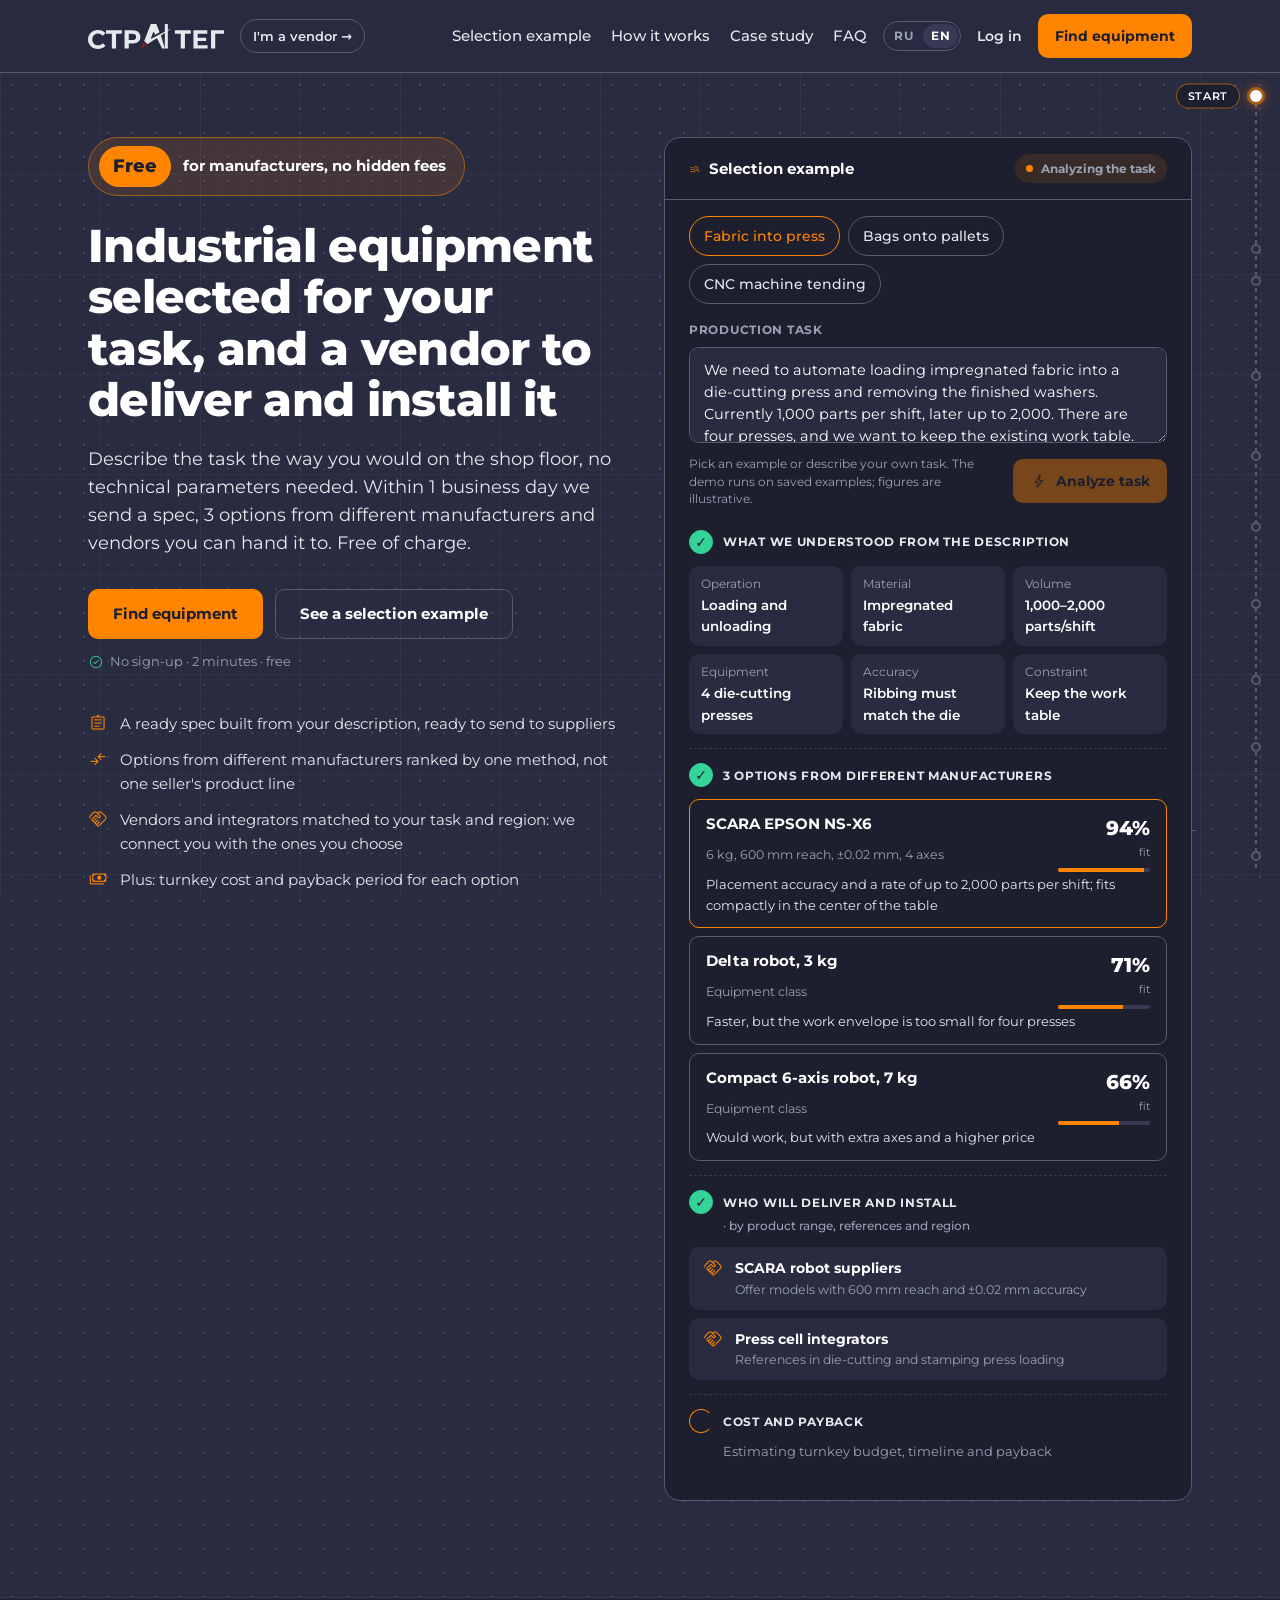
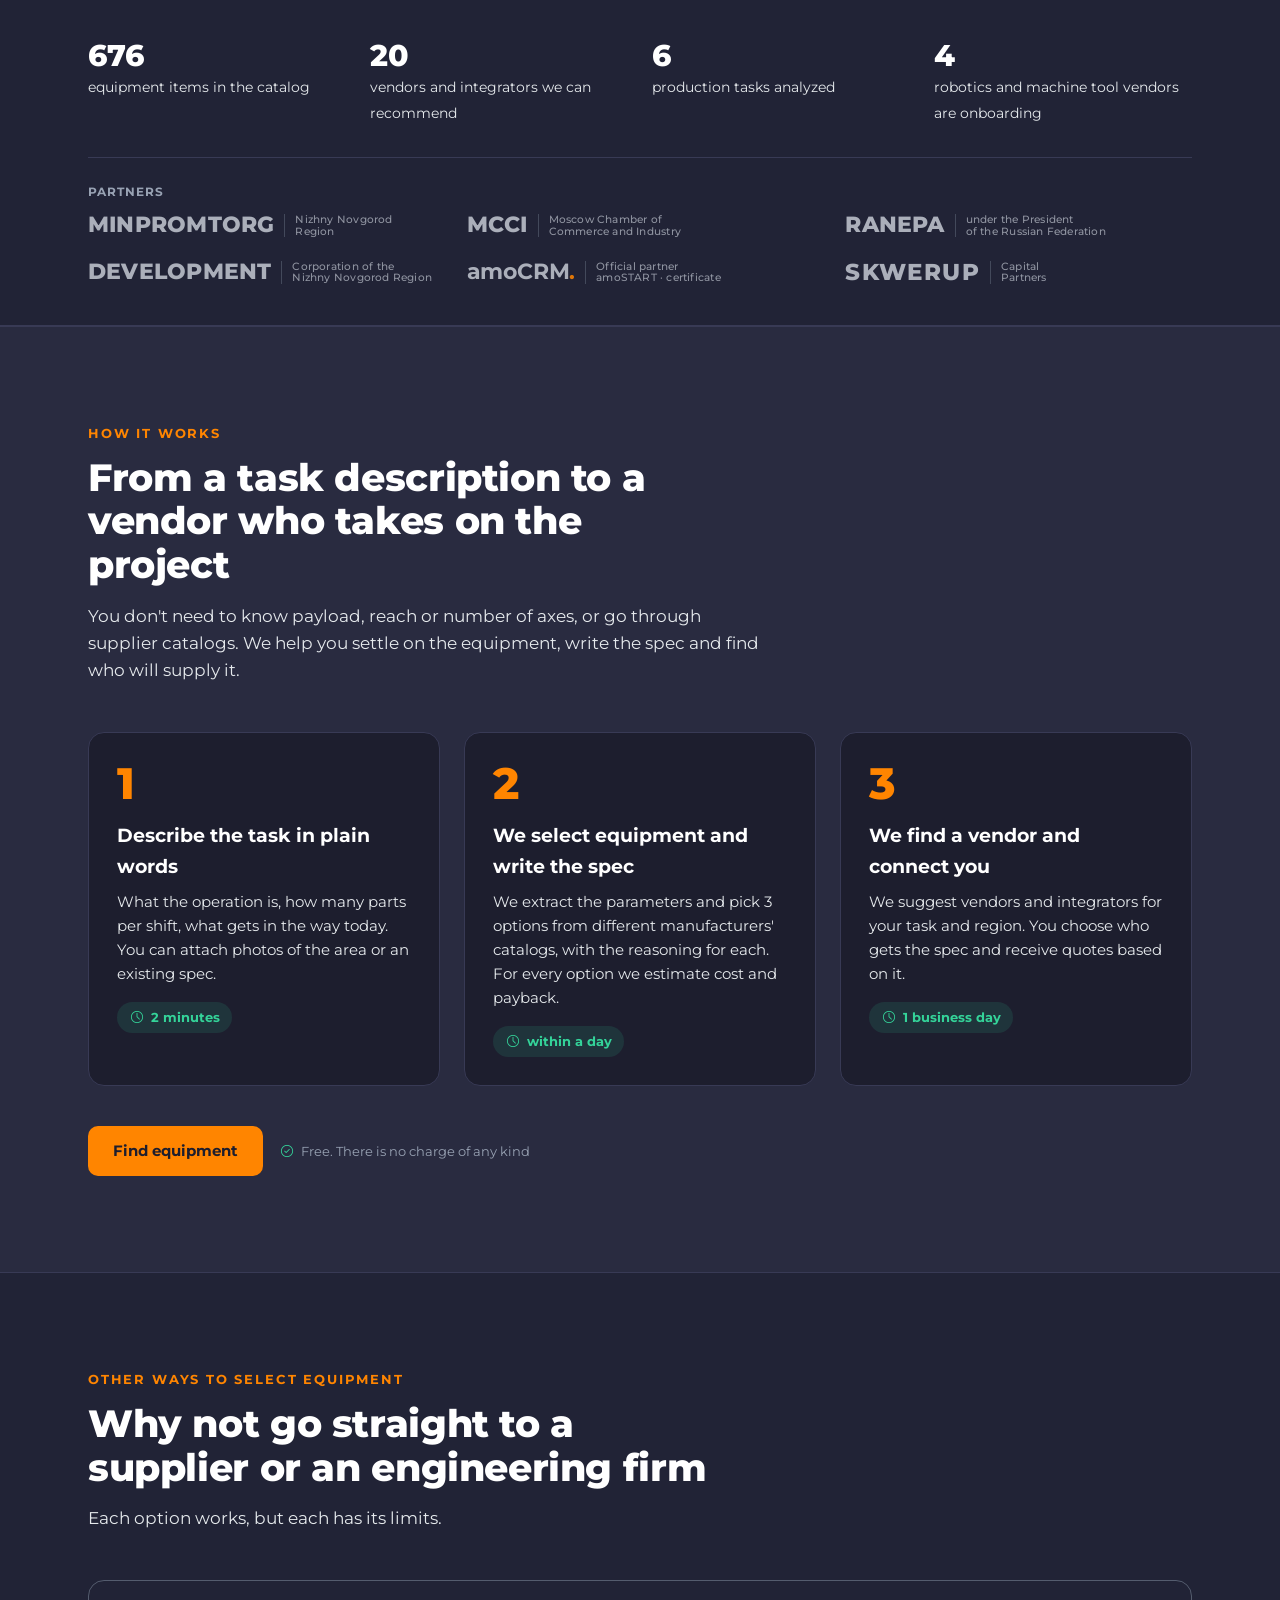
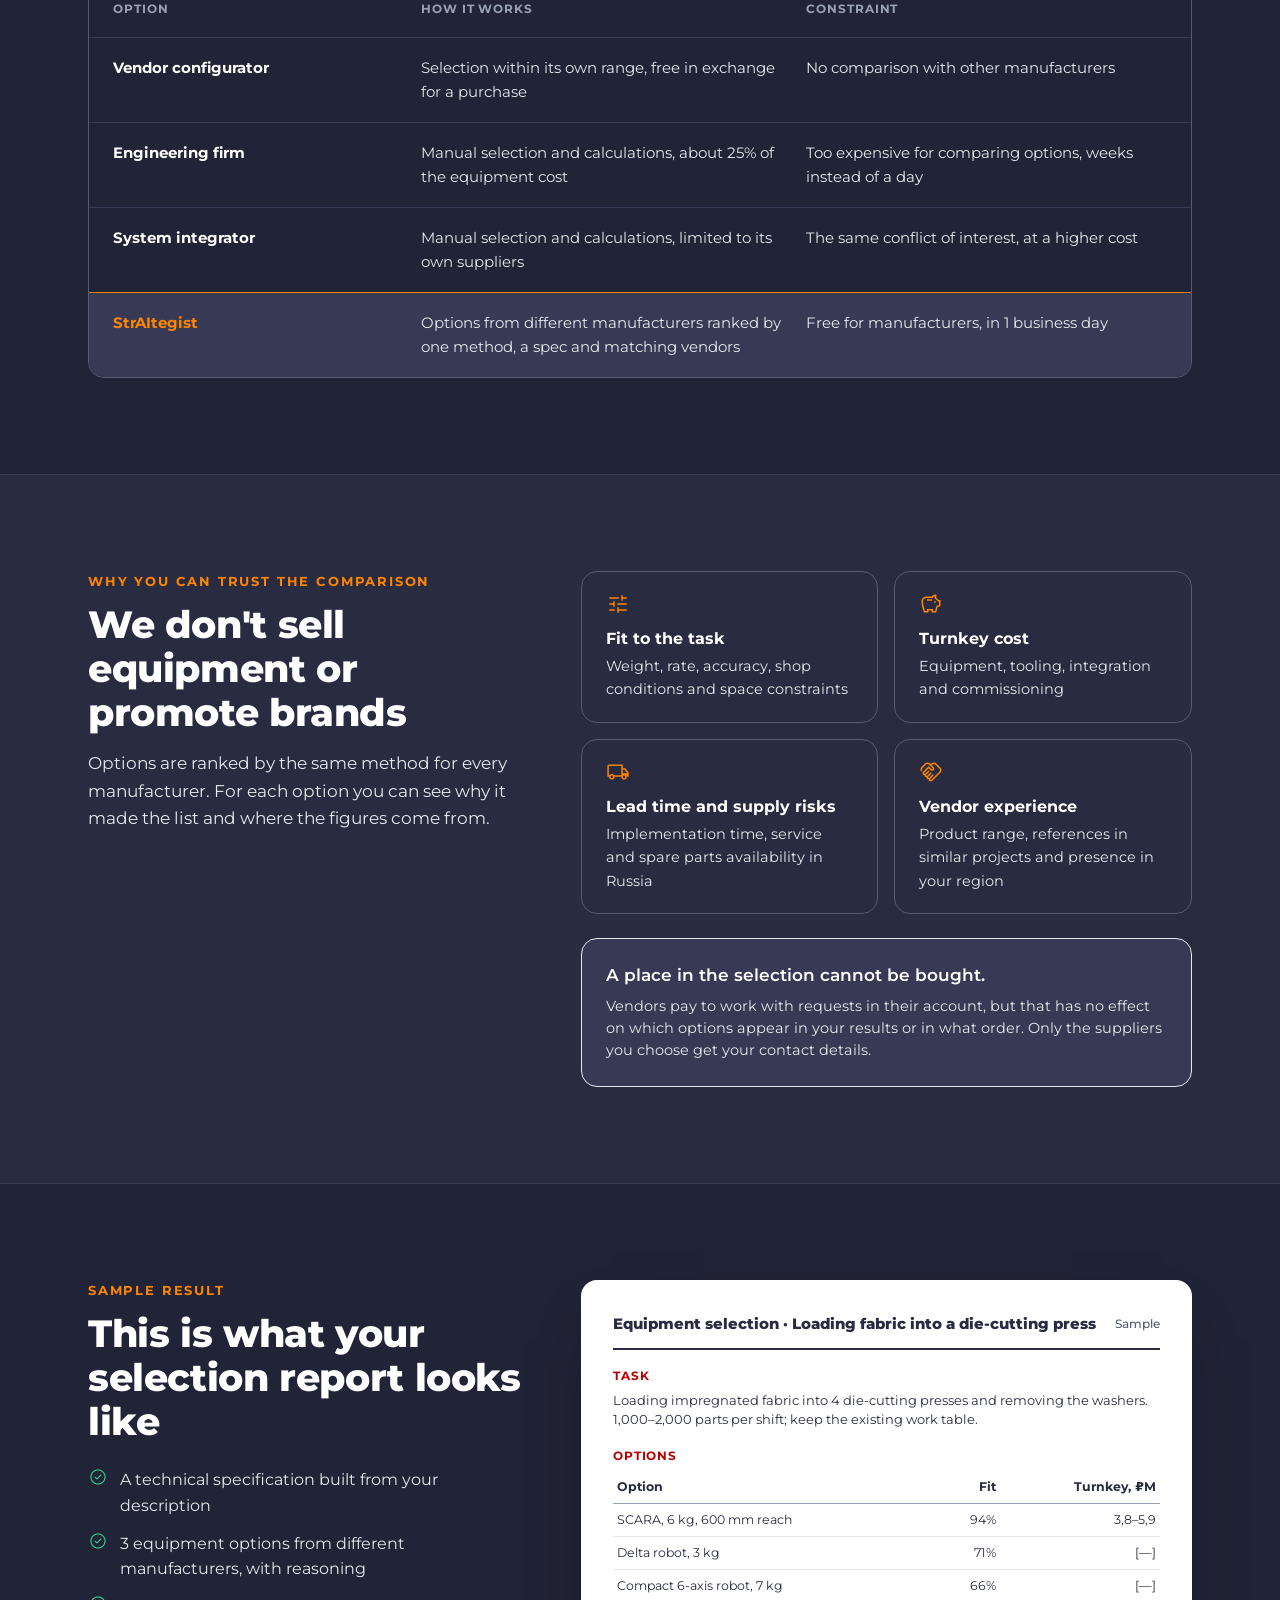
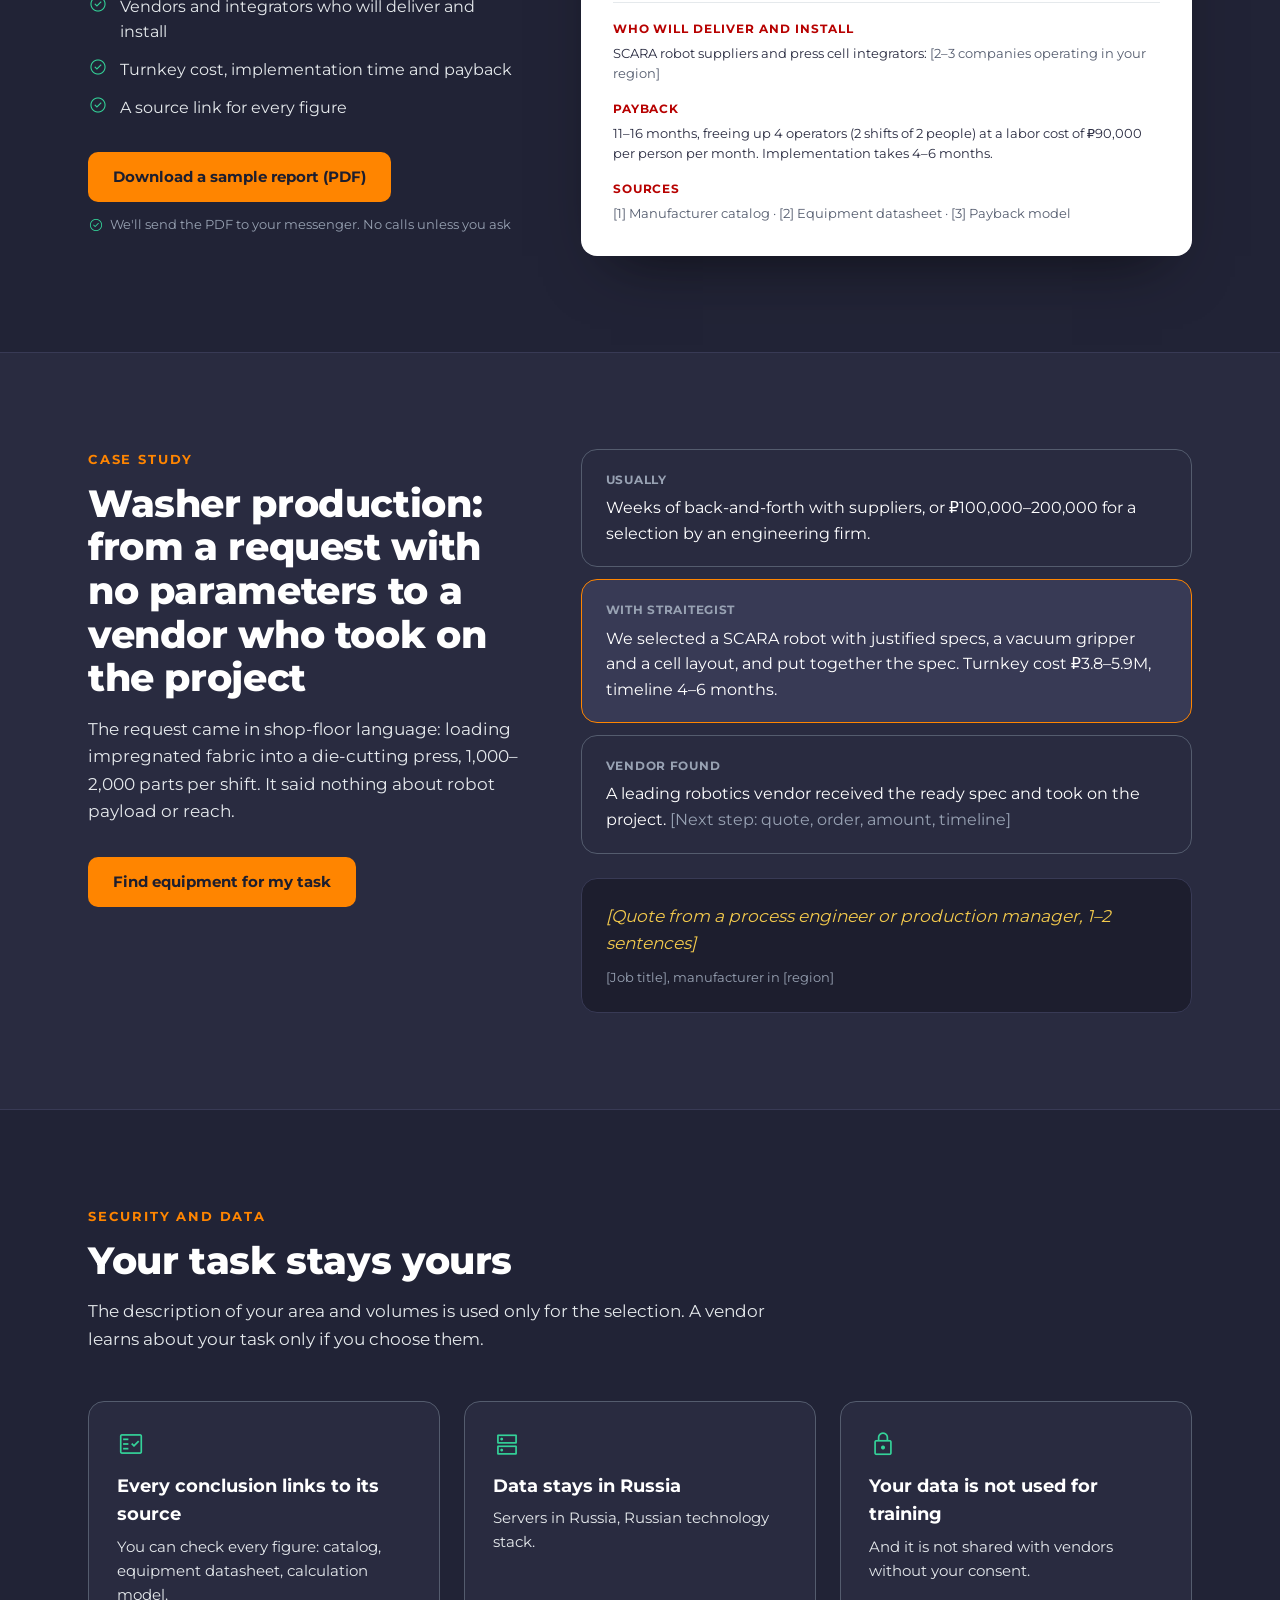
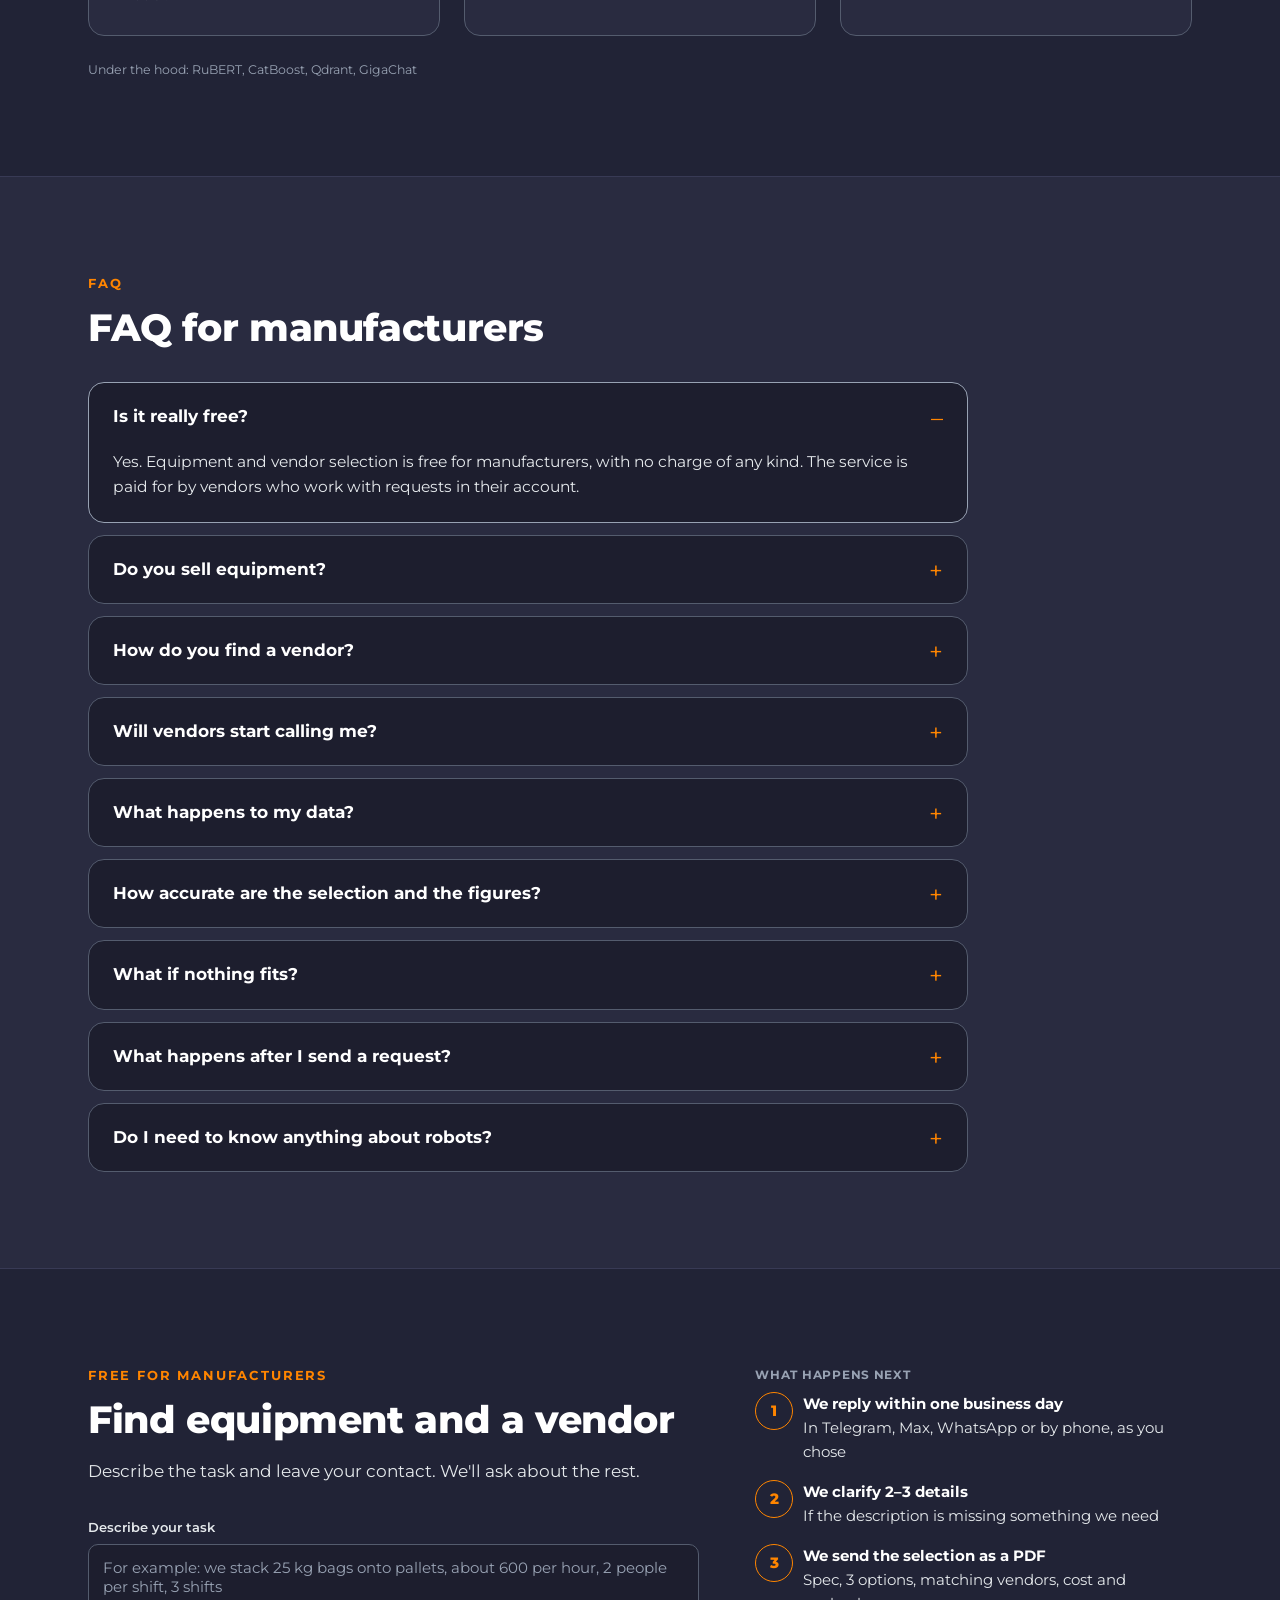
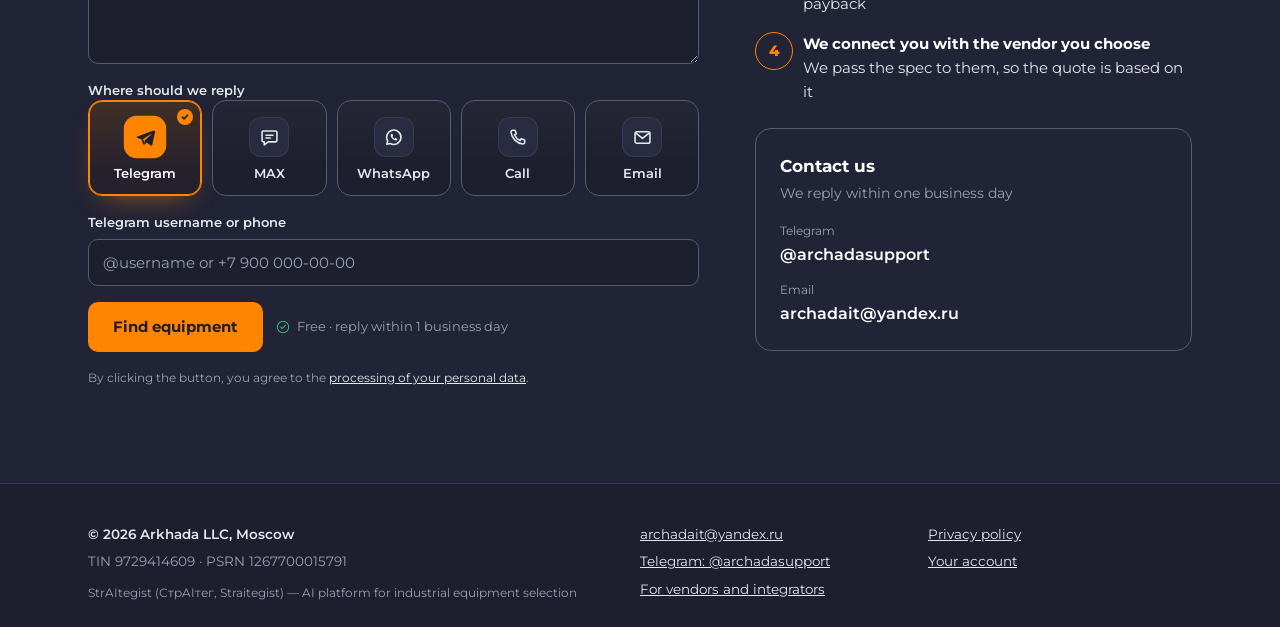
==== commit c46e1257: "Merge branch 'main' into animations # Conflicts: #	en/index.html #	en/privacy/index.html #	index.htm" ====
--- a/en/index.html
+++ b/en/index.html
@@ -26,7 +26,7 @@
 <link rel="preload" href="/assets/fonts/montserrat-cyrillic-400-normal.woff2" as="font" type="font/woff2" crossorigin>
 <link rel="preload" href="/assets/fonts/montserrat-cyrillic-800-normal.woff2" as="font" type="font/woff2" crossorigin>
 <link rel="stylesheet" href="https://fonts.googleapis.com/css2?family=Material+Symbols+Outlined:opsz,wght,FILL,GRAD@20..48,300,0,0&display=block">
-<link rel="stylesheet" href="/assets/styles.css?v=20261103j">
+<link rel="stylesheet" href="/assets/styles.css?v=20261103k">
 <script type="application/ld+json">
 {"@context": "https://schema.org", "@graph": [{"@type": "Organization", "@id": "https://straitegist.ru/#org", "name": "StrAItegist", "alternateName": ["StrAItegist", "Straitegist", "Стратег", "Страйтег", "СтрАИтег", "Стр AI тег"], "legalName": "Arkhada LLC", "url": "https://straitegist.ru/", "logo": "https://factory.straitegist.ru/assets/logo.svg", "email": "archadait@yandex.ru", "address": {"@type": "PostalAddress", "addressLocality": "Moscow", "addressCountry": "RU"}}, {"@type": "WebSite", "@id": "https://factory.straitegist.ru/en/#site", "url": "https://factory.straitegist.ru/en/", "name": "StrAItegist for manufacturers", "inLanguage": "en", "publisher": {"@id": "https://straitegist.ru/#org"}, "alternateName": ["StrAItegist", "Стратег", "Страйтег", "StrAItegist"]}, {"@type": "Service", "@id": "https://factory.straitegist.ru/en/#service", "name": "Industrial equipment and supplier selection", "serviceType": "Industrial equipment selection", "description": "Based on a manufacturer's task description, within 1 business day we prepare an equipment spec, 3 equipment options from different manufacturers and the vendors who will deliver and install it. CNC machines, industrial robots, factory automation and robotics.", "provider": {"@id": "https://straitegist.ru/#org"}, "areaServed": {"@type": "Country", "name": "Russia"}, "audience": {"@type": "BusinessAudience", "audienceType": "Industrial companies"}, "offers": {"@type": "Offer", "price": "0", "priceCurrency": "USD", "description": "Free for manufacturers"}, "url": "https://factory.straitegist.ru/en/"}, {"@type": "FAQPage", "@id": "https://factory.straitegist.ru/en/#faq", "mainEntity": [{"@type": "Question", "name": "Do you sell equipment?", "acceptedAnswer": {"@type": "Answer", "text": "No. We don't sell equipment and don't compete with suppliers. Our job is to help you settle on the equipment and find who will supply it."}}, {"@type": "Question", "name": "How do you find a vendor?", "acceptedAnswer": {"@type": "Answer", "text": "We match your task against vendor and integrator profiles: product range, references in similar projects and region. We suggest the ones that fit, and you choose who gets the spec."}}, {"@type": "Question", "name": "Will vendors start calling me?", "acceptedAnswer": {"@type": "Answer", "text": "No. The selection comes to you. Only the suppliers you choose get your contact details."}}, {"@type": "Question", "name": "What happens to my data?", "acceptedAnswer": {"@type": "Answer", "text": "Your task description is stored on servers in Russia and used only for your selection. We don't use your data for training and don't share it with third parties without your consent."}}, {"@type": "Question", "name": "How accurate are the selection and the figures?", "acceptedAnswer": {"@type": "Answer", "text": "Every option comes with reasoning and a source link. Anything uncertain is marked \"Needs expert review\". Cost and payback are preliminary; the exact price comes in the vendor's quote based on your spec."}}, {"@type": "Question", "name": "What if nothing fits?", "acceptedAnswer": {"@type": "Answer", "text": "We'll tell you so and explain why. If the task can be solved another way, for example with a different class of equipment, we'll suggest it."}}, {"@type": "Question", "name": "What happens after I send a request?", "acceptedAnswer": {"@type": "Answer", "text": "Within one business day we message you in the channel you chose, clarify 2–3 details if needed and send the selection: a spec, 3 options and matching vendors."}}, {"@type": "Question", "name": "Do I need to know anything about robots?", "acceptedAnswer": {"@type": "Answer", "text": "No. Describe the operation the way you'd explain it to a new employee: what you do, how much, what the constraints are. We'll work out the equipment parameters ourselves."}}]}]}
 </script>
@@ -361,6 +361,7 @@
 </dialog>
 <div class="mbar"><a class="btn btn-p" href="#lead">Find equipment for free</a></div>
 </div>
-<script src="/assets/site.js?v=20261103j" defer></script>
+<script src="/assets/site.js?v=20261103k" defer></script>
+<script src="/assets/motion.js?v=20261103k" defer></script>
 </body>
 </html>
--- a/assets/styles.css
+++ b/assets/styles.css
@@ -433,3 +433,32 @@
 @media (prefers-reduced-motion:reduce){
 html{scroll-behavior:auto}
 }
+
+/* ===================== Анимации прокрутки (assets/motion.js) ===================== */
+/* Линия процесса справа вместо полосы прокрутки */
+html.has-rail{scrollbar-width:none}
+html.has-rail::-webkit-scrollbar{display:none}
+.rail{position:fixed;right:max(10px,env(safe-area-inset-right,0px));top:96px;bottom:28px;width:28px;z-index:15;cursor:pointer;touch-action:none;-webkit-user-select:none;user-select:none}
+.rail-track{position:absolute;left:13px;top:0;bottom:0;width:2px;border-radius:2px;background:repeating-linear-gradient(to bottom,#545C6E 0 4px,transparent 4px 8px)}
+.rail-fill{position:absolute;left:0;top:0;width:2px;border-radius:2px;background:#FF8500;box-shadow:0 0 8px rgba(255,133,0,.55);overflow:hidden}
+.rail-fill:after{content:"";position:absolute;inset:0;background:repeating-linear-gradient(to bottom,transparent 0 16px,rgba(255,236,210,.95) 16px 21px);background-size:100% 42px;animation:rail-flow 1.1s linear infinite}
+@keyframes rail-flow{to{background-position:0 42px}}
+.rail-head{position:absolute;left:14px;width:12px;height:12px;margin:-6px 0 0 -6px;border-radius:50%;background:#fff;box-shadow:0 0 0 3px rgba(255,133,0,.35),0 0 14px #FF8500;cursor:grab;z-index:2;transition:transform .15s}
+.rail-head:focus-visible{outline:2px solid #FF8500;outline-offset:4px}
+.rail.drag .rail-head{cursor:grabbing;transform:scale(1.3)}
+.rail-tip{position:absolute;right:22px;top:50%;transform:translateY(-50%);white-space:nowrap;font:600 11px/1 Montserrat,sans-serif;letter-spacing:.06em;text-transform:uppercase;color:#fff;background:rgba(29,30,46,.94);border:1px solid rgba(255,133,0,.55);border-radius:999px;padding:6px 11px;opacity:0;transition:opacity .35s;pointer-events:none}
+.rail.moving .rail-tip,.rail.drag .rail-tip,.rail-head:focus-visible .rail-tip{opacity:1}
+.rail-node{position:absolute;left:14px;width:20px;height:20px;margin:-10px 0 0 -10px;padding:0;border:0;background:none;cursor:pointer;z-index:1}
+.rail-node i{position:absolute;inset:5px;border-radius:50%;background:#292B40;border:2px solid #545C6E;transition:background-color .3s,border-color .3s,box-shadow .3s}
+.rail-node.on i{background:#FF8500;border-color:#FF8500}
+.rail-node.cur i{box-shadow:0 0 0 4px rgba(255,133,0,.2)}
+.rail-node span{position:absolute;right:24px;top:50%;transform:translateY(-50%);white-space:nowrap;font:600 11px/1 Montserrat,sans-serif;letter-spacing:.06em;text-transform:uppercase;color:#E5E9EC;background:rgba(29,30,46,.94);border:1px solid #545C6E;border-radius:999px;padding:6px 11px;opacity:0;transition:opacity .2s;pointer-events:none}
+.rail-node:hover span,.rail-node:focus-visible span{opacity:1}
+.rail-node:focus-visible{outline:none}
+.rail-node:focus-visible i{border-color:#fff}
+.rail.moving .rail-node.cur span{opacity:0}
+/* Инженерный чертёж на фоне */
+canvas.bp{position:fixed;inset:0;width:100%;height:100%;z-index:0;pointer-events:none}
+html.has-bp .pg{background:transparent;position:relative;z-index:1}
+html.has-bp section.alt,html.has-bp .proof{background:rgba(29,30,46,.55)}
+@media (prefers-reduced-motion:reduce){.rail-fill:after{animation:none}}
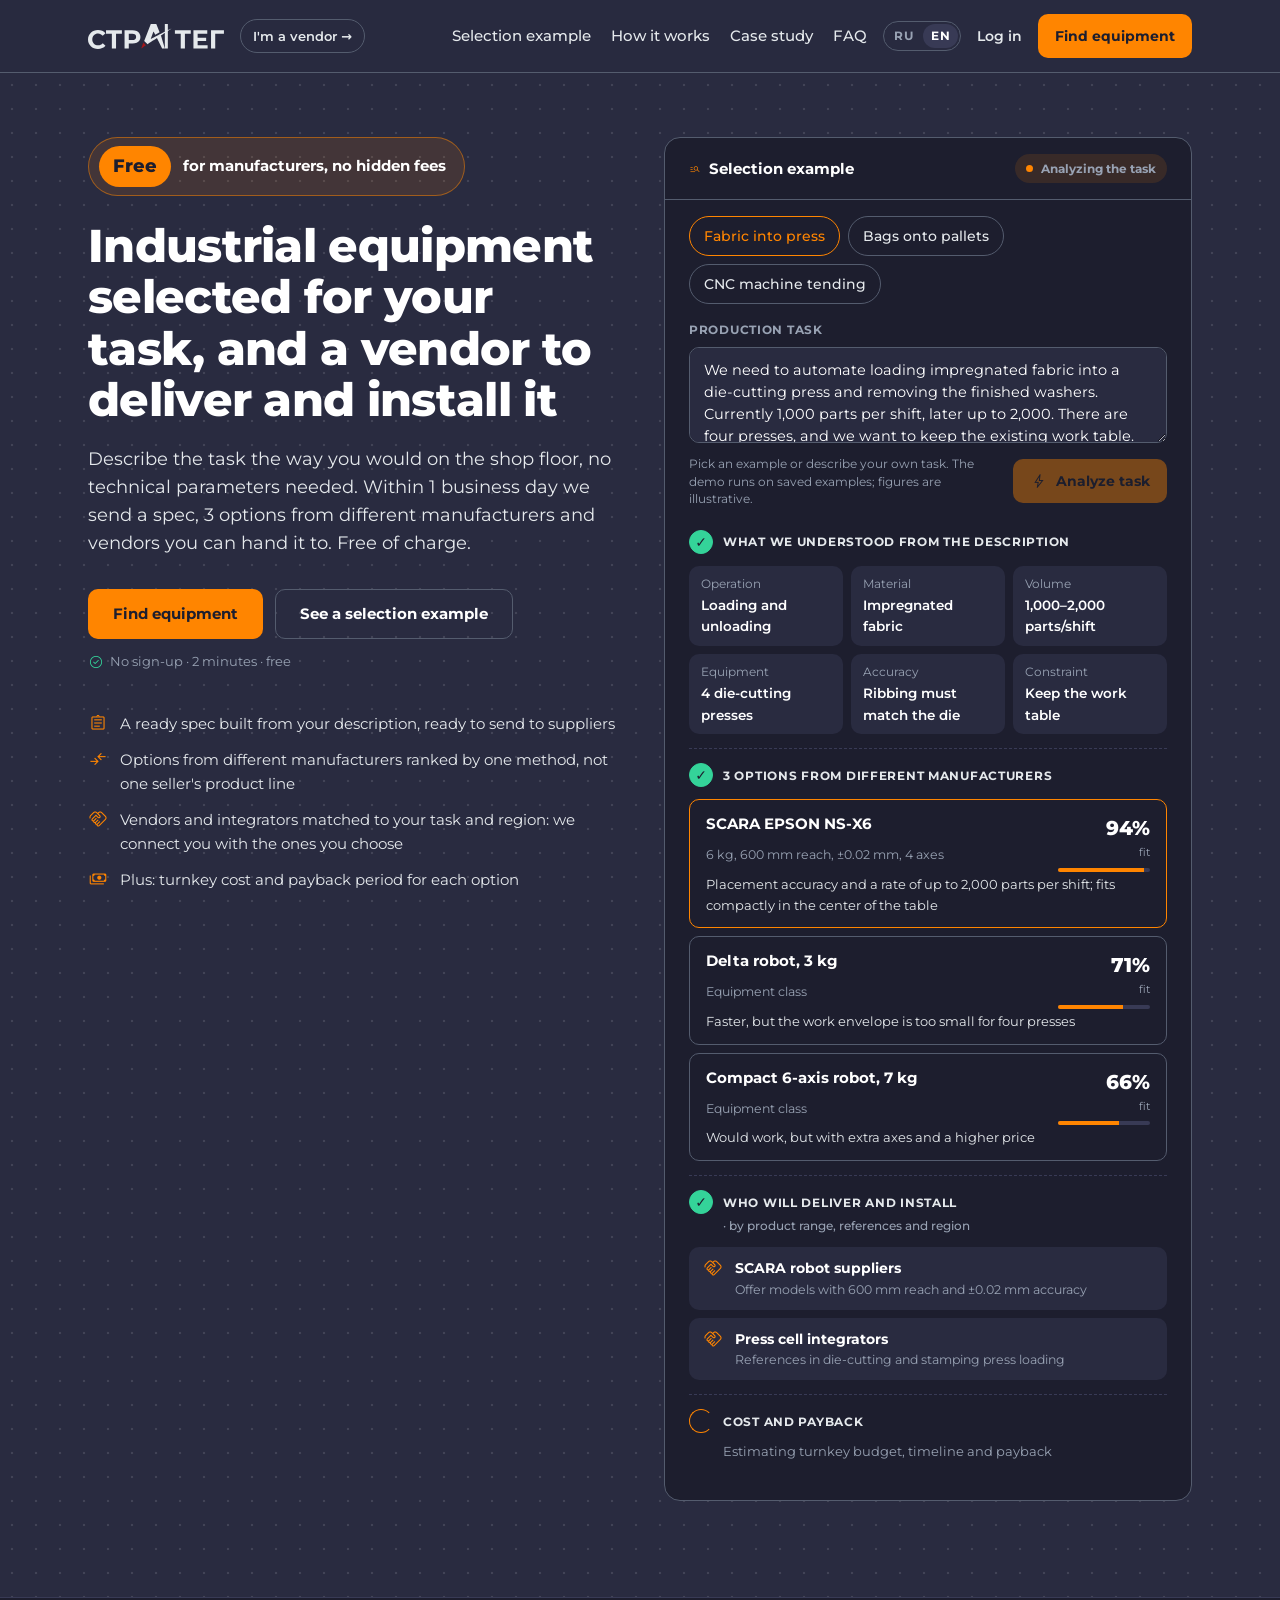
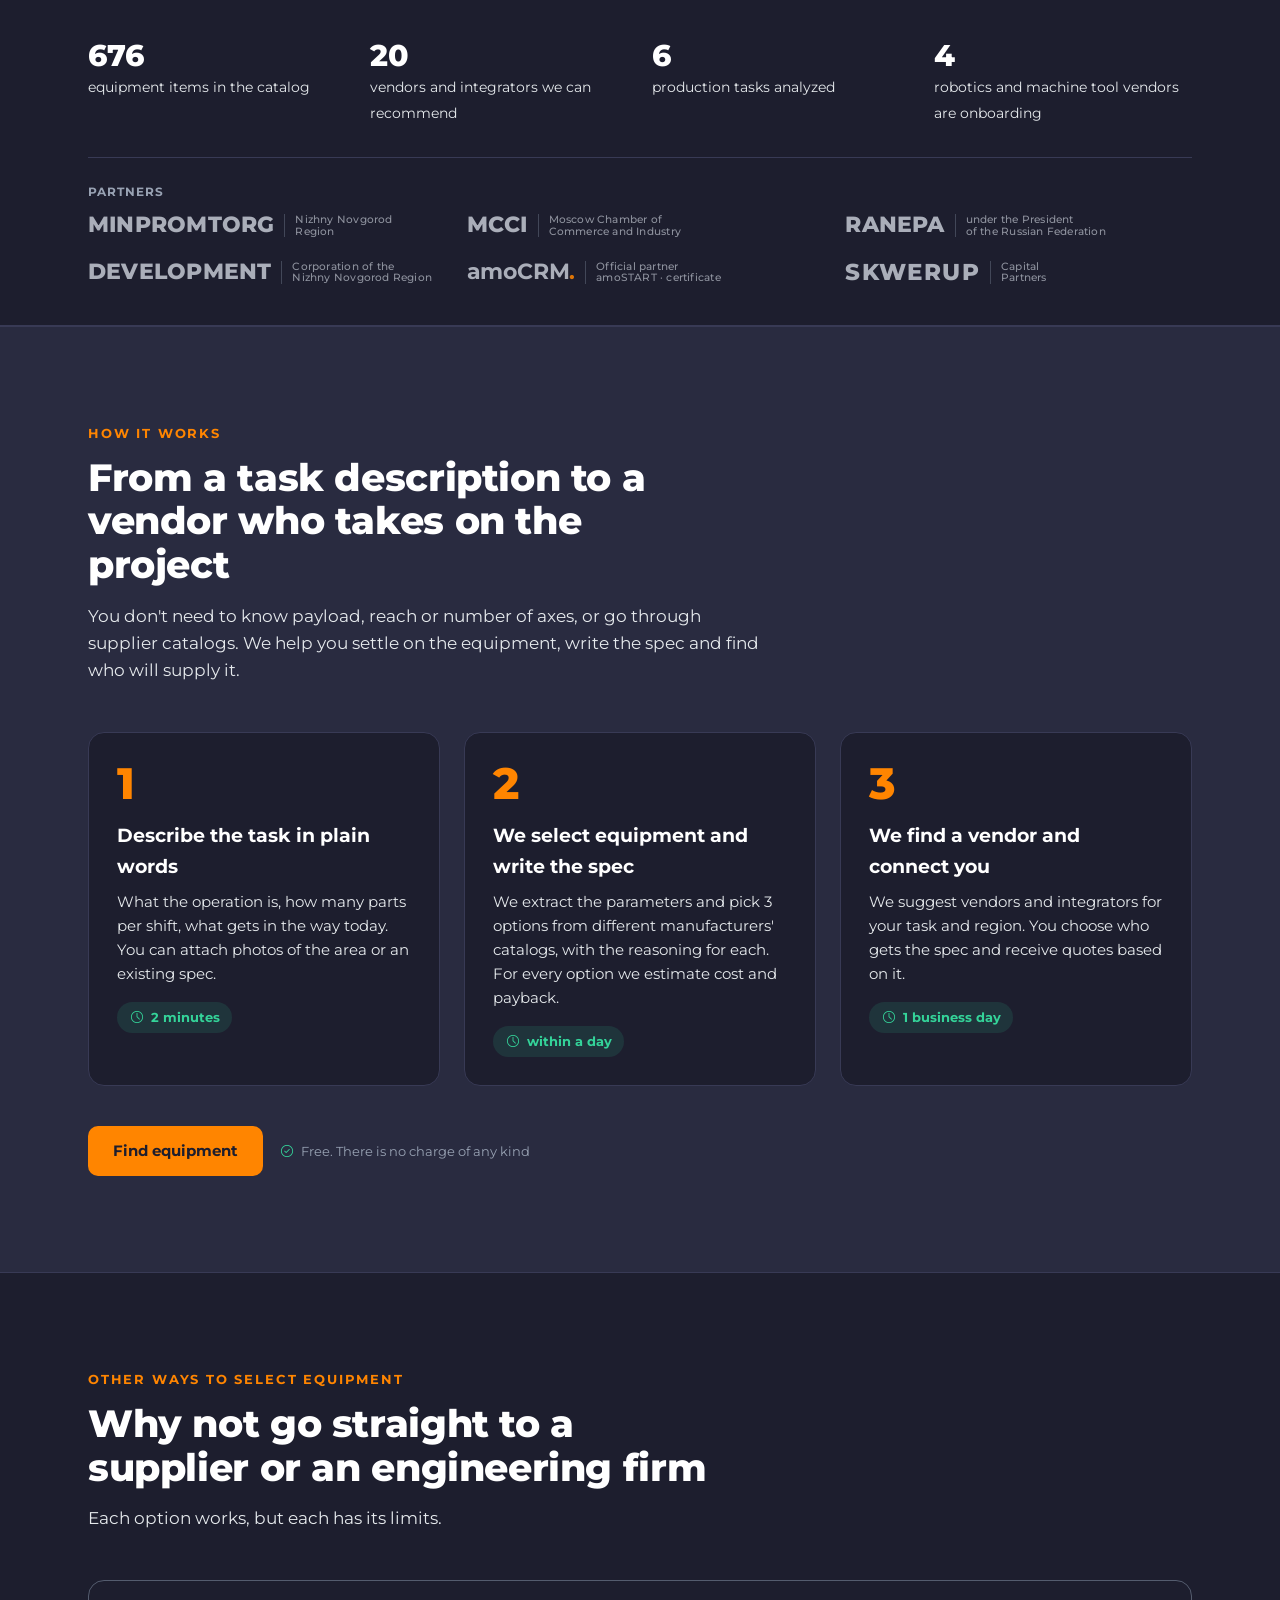
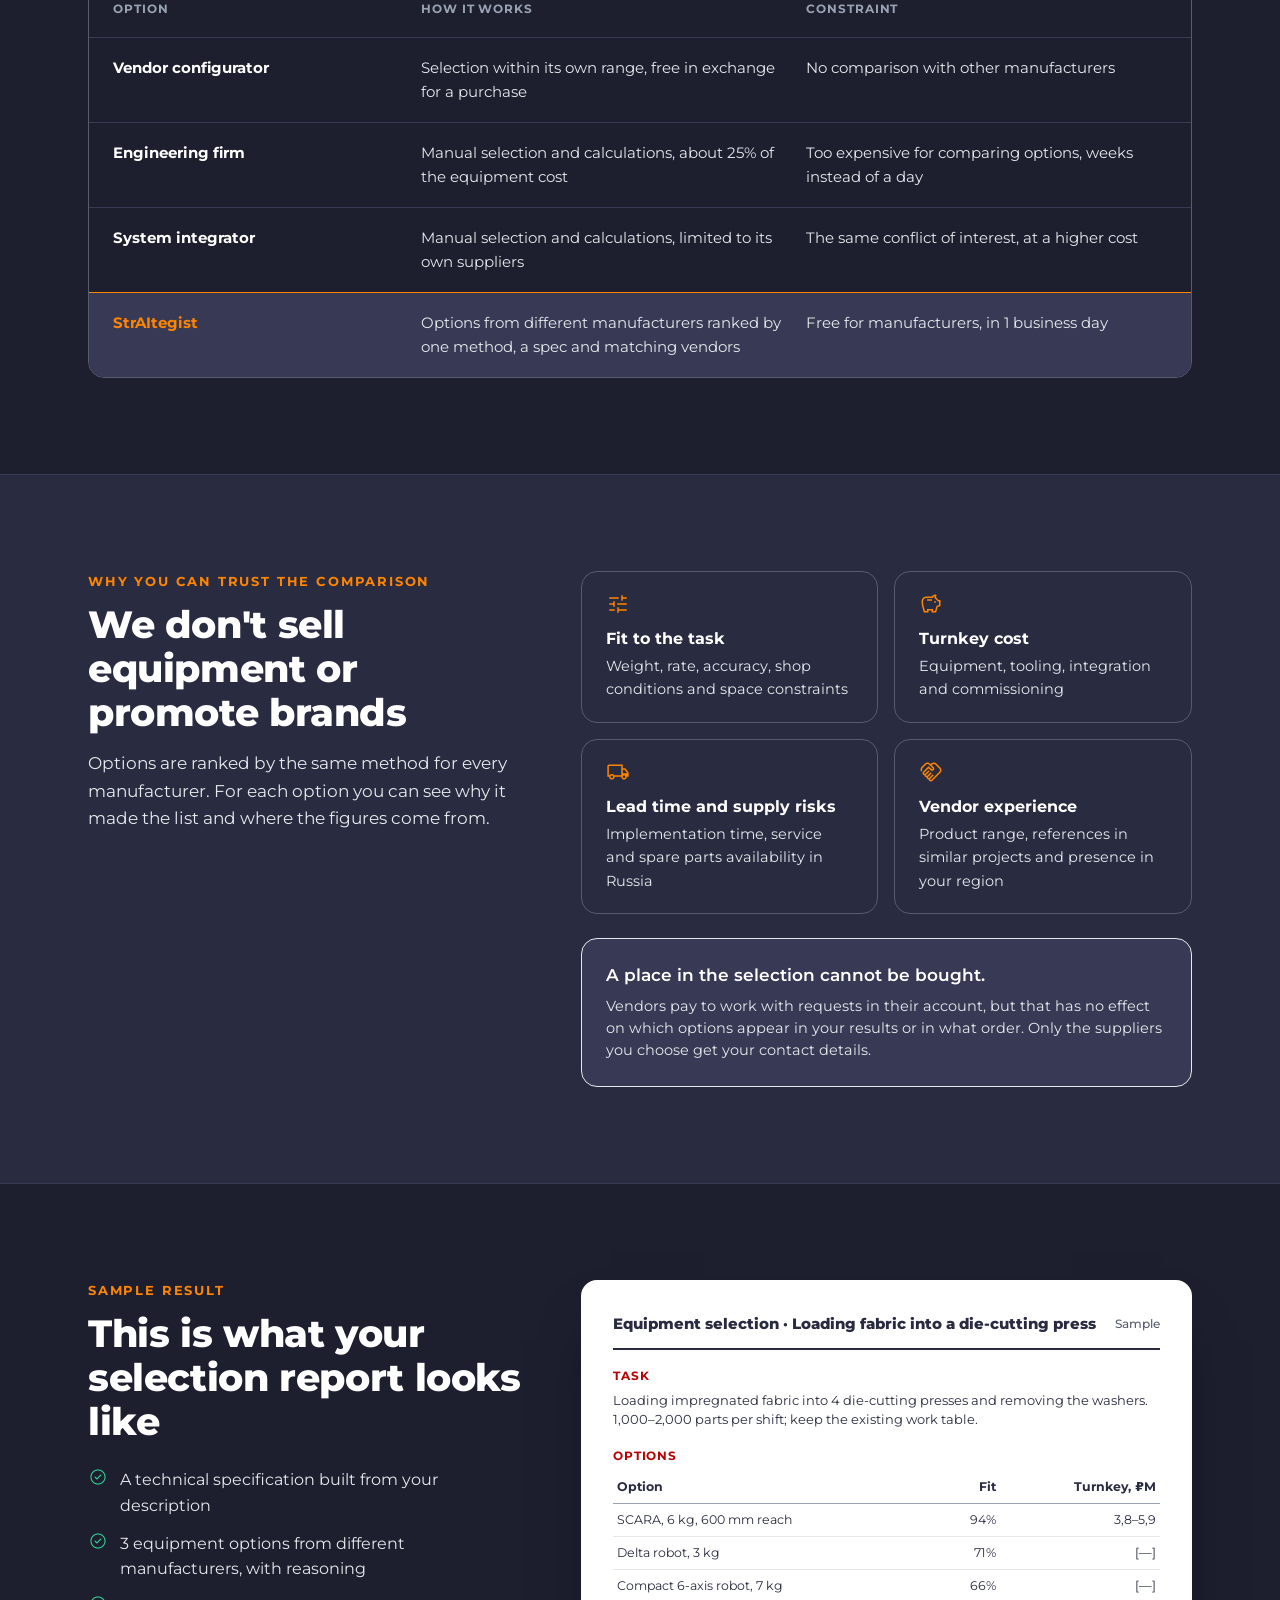
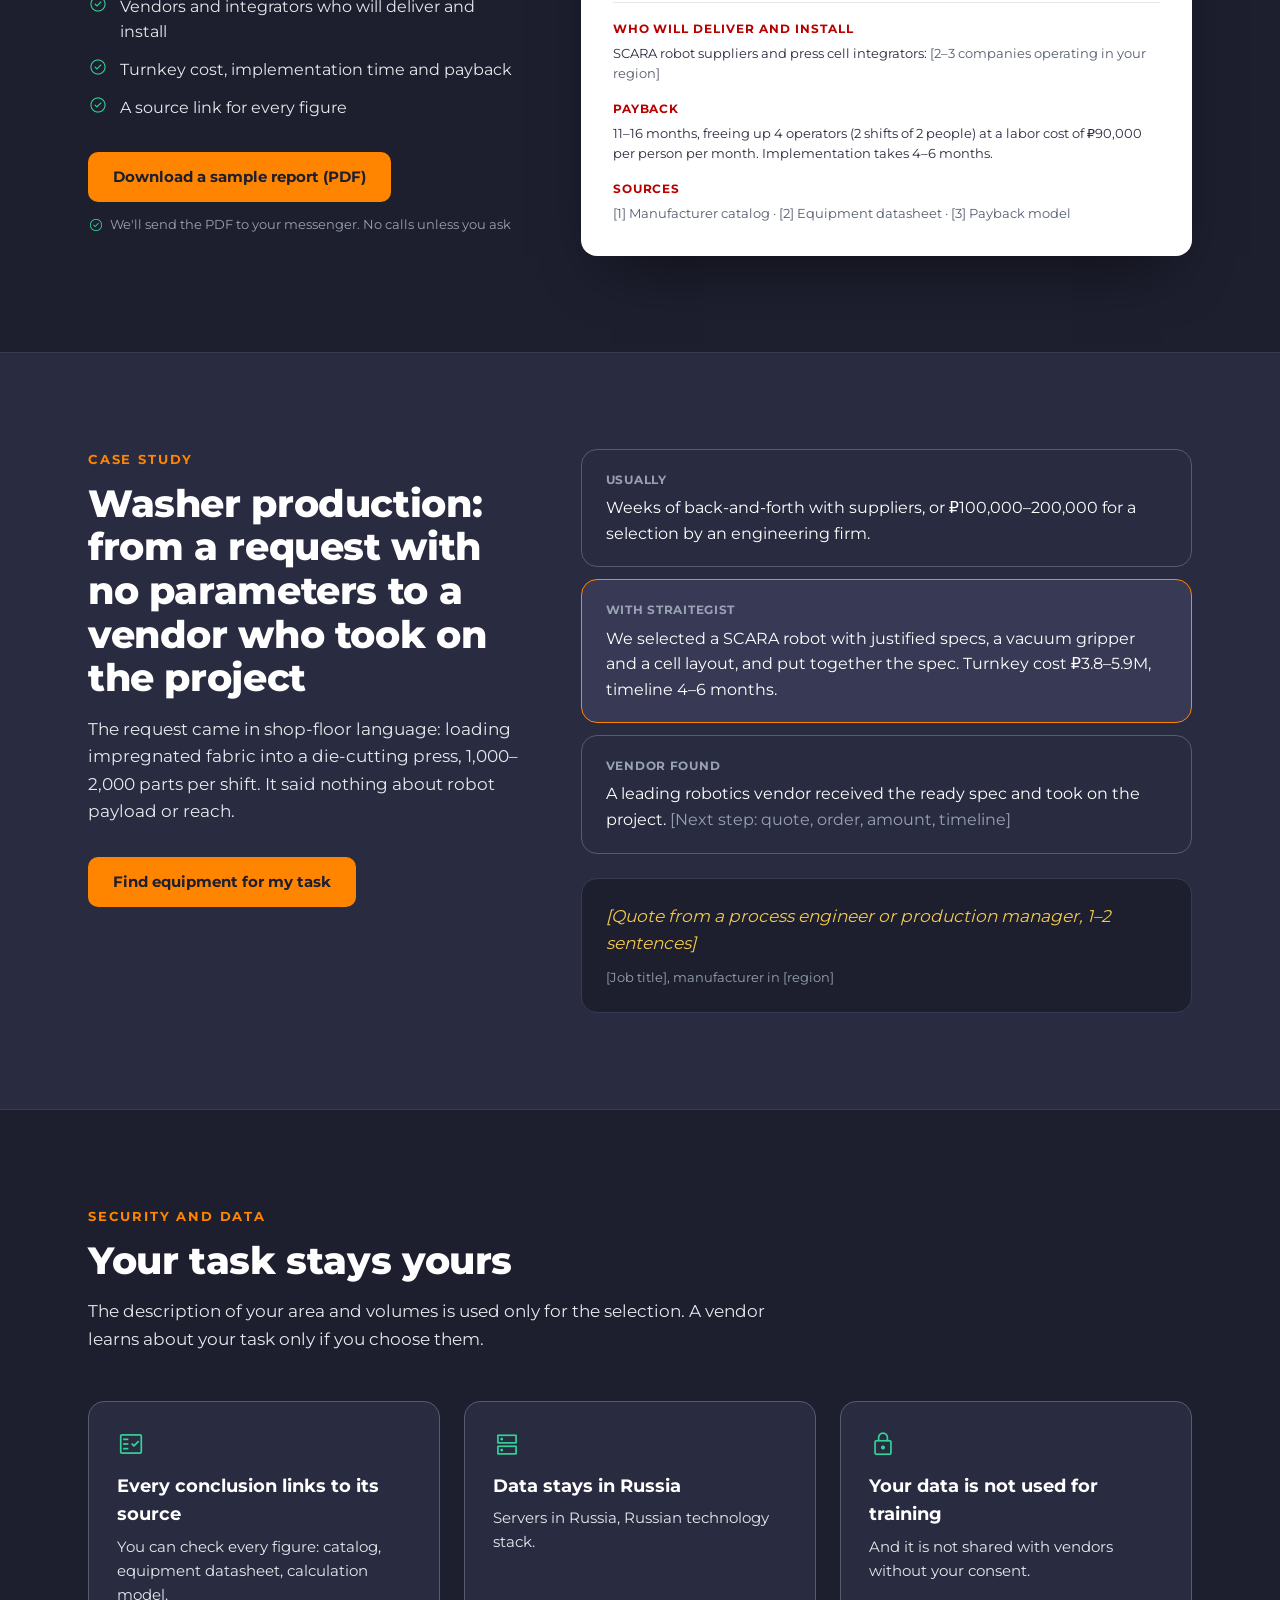
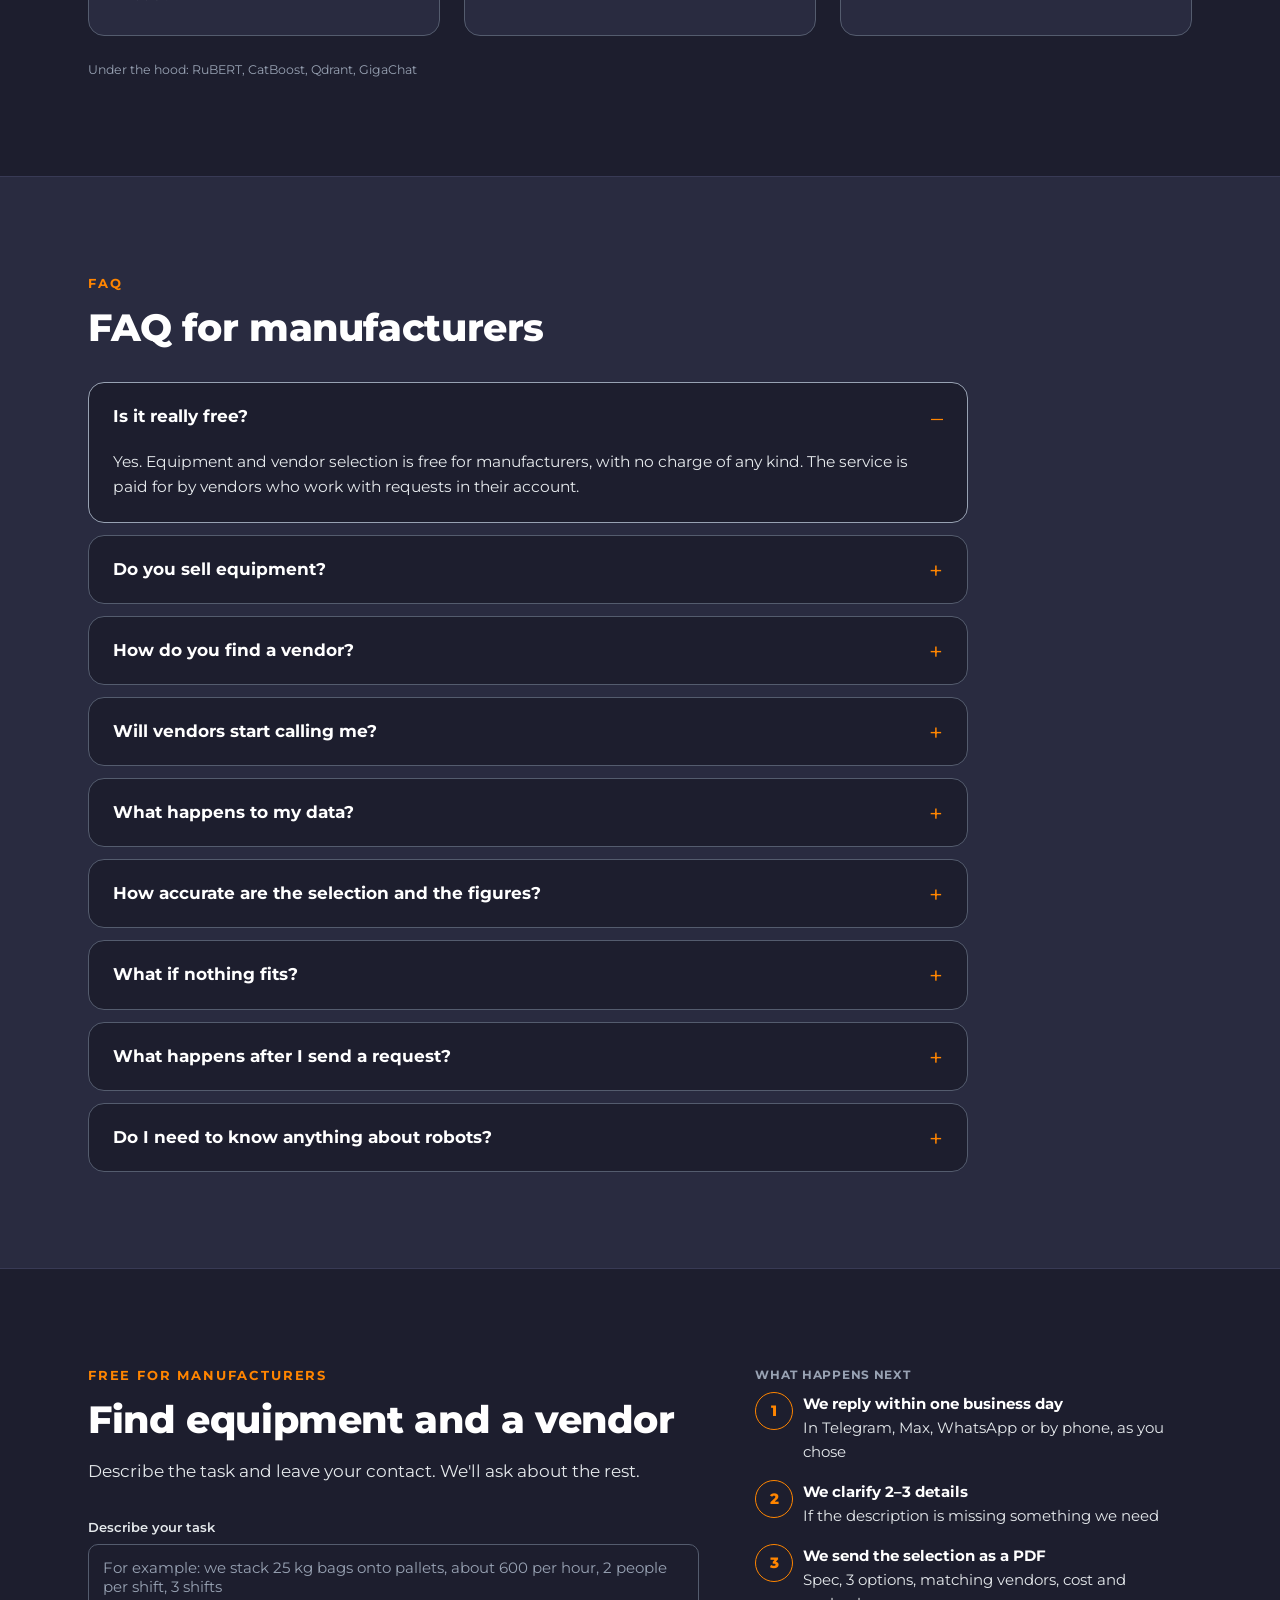
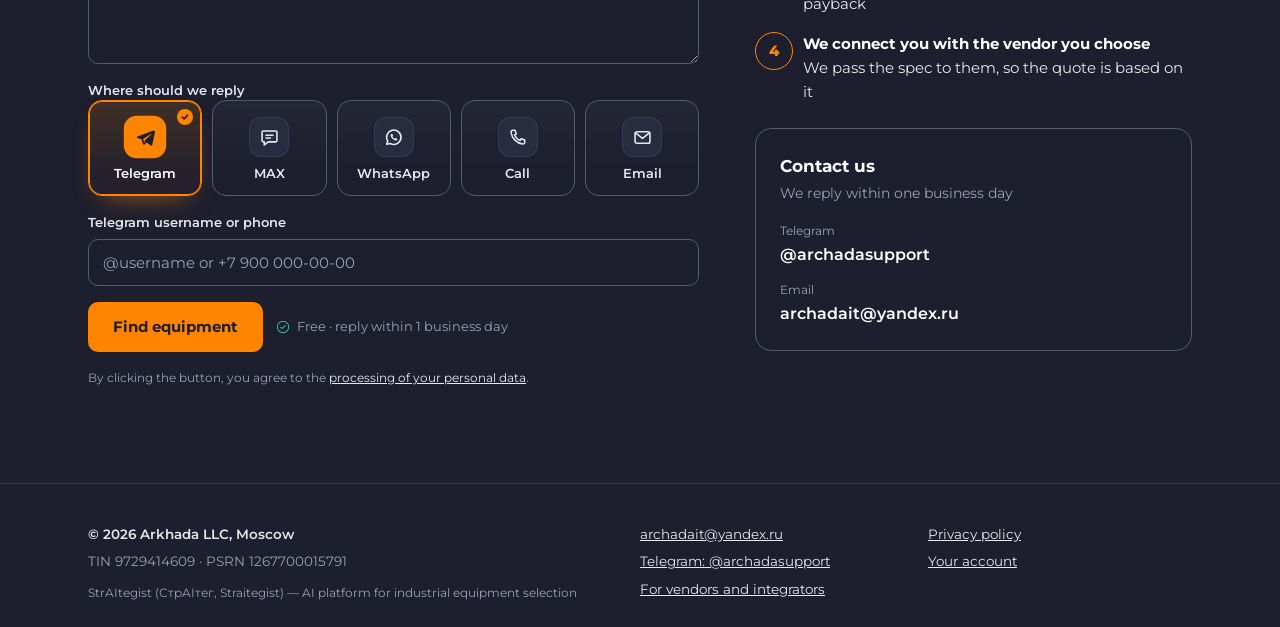
==== commit e55ff61c: "Vendors: partner strip right after the hero, before the market block Co-Authored-By: Claude Opus 5.5" ====
--- a/en/index.html
+++ b/en/index.html
@@ -26,7 +26,7 @@
 <link rel="preload" href="/assets/fonts/montserrat-cyrillic-400-normal.woff2" as="font" type="font/woff2" crossorigin>
 <link rel="preload" href="/assets/fonts/montserrat-cyrillic-800-normal.woff2" as="font" type="font/woff2" crossorigin>
 <link rel="stylesheet" href="https://fonts.googleapis.com/css2?family=Material+Symbols+Outlined:opsz,wght,FILL,GRAD@20..48,300,0,0&display=block">
-<link rel="stylesheet" href="/assets/styles.css?v=20261103k">
+<link rel="stylesheet" href="/assets/styles.css?v=20261103l">
 <script type="application/ld+json">
 {"@context": "https://schema.org", "@graph": [{"@type": "Organization", "@id": "https://straitegist.ru/#org", "name": "StrAItegist", "alternateName": ["StrAItegist", "Straitegist", "Стратег", "Страйтег", "СтрАИтег", "Стр AI тег"], "legalName": "Arkhada LLC", "url": "https://straitegist.ru/", "logo": "https://factory.straitegist.ru/assets/logo.svg", "email": "archadait@yandex.ru", "address": {"@type": "PostalAddress", "addressLocality": "Moscow", "addressCountry": "RU"}}, {"@type": "WebSite", "@id": "https://factory.straitegist.ru/en/#site", "url": "https://factory.straitegist.ru/en/", "name": "StrAItegist for manufacturers", "inLanguage": "en", "publisher": {"@id": "https://straitegist.ru/#org"}, "alternateName": ["StrAItegist", "Стратег", "Страйтег", "StrAItegist"]}, {"@type": "Service", "@id": "https://factory.straitegist.ru/en/#service", "name": "Industrial equipment and supplier selection", "serviceType": "Industrial equipment selection", "description": "Based on a manufacturer's task description, within 1 business day we prepare an equipment spec, 3 equipment options from different manufacturers and the vendors who will deliver and install it. CNC machines, industrial robots, factory automation and robotics.", "provider": {"@id": "https://straitegist.ru/#org"}, "areaServed": {"@type": "Country", "name": "Russia"}, "audience": {"@type": "BusinessAudience", "audienceType": "Industrial companies"}, "offers": {"@type": "Offer", "price": "0", "priceCurrency": "USD", "description": "Free for manufacturers"}, "url": "https://factory.straitegist.ru/en/"}, {"@type": "FAQPage", "@id": "https://factory.straitegist.ru/en/#faq", "mainEntity": [{"@type": "Question", "name": "Do you sell equipment?", "acceptedAnswer": {"@type": "Answer", "text": "No. We don't sell equipment and don't compete with suppliers. Our job is to help you settle on the equipment and find who will supply it."}}, {"@type": "Question", "name": "How do you find a vendor?", "acceptedAnswer": {"@type": "Answer", "text": "We match your task against vendor and integrator profiles: product range, references in similar projects and region. We suggest the ones that fit, and you choose who gets the spec."}}, {"@type": "Question", "name": "Will vendors start calling me?", "acceptedAnswer": {"@type": "Answer", "text": "No. The selection comes to you. Only the suppliers you choose get your contact details."}}, {"@type": "Question", "name": "What happens to my data?", "acceptedAnswer": {"@type": "Answer", "text": "Your task description is stored on servers in Russia and used only for your selection. We don't use your data for training and don't share it with third parties without your consent."}}, {"@type": "Question", "name": "How accurate are the selection and the figures?", "acceptedAnswer": {"@type": "Answer", "text": "Every option comes with reasoning and a source link. Anything uncertain is marked \"Needs expert review\". Cost and payback are preliminary; the exact price comes in the vendor's quote based on your spec."}}, {"@type": "Question", "name": "What if nothing fits?", "acceptedAnswer": {"@type": "Answer", "text": "We'll tell you so and explain why. If the task can be solved another way, for example with a different class of equipment, we'll suggest it."}}, {"@type": "Question", "name": "What happens after I send a request?", "acceptedAnswer": {"@type": "Answer", "text": "Within one business day we message you in the channel you chose, clarify 2–3 details if needed and send the selection: a spec, 3 options and matching vendors."}}, {"@type": "Question", "name": "Do I need to know anything about robots?", "acceptedAnswer": {"@type": "Answer", "text": "No. Describe the operation the way you'd explain it to a new employee: what you do, how much, what the constraints are. We'll work out the equipment parameters ourselves."}}]}]}
 </script>
@@ -361,7 +361,6 @@
 </dialog>
 <div class="mbar"><a class="btn btn-p" href="#lead">Find equipment for free</a></div>
 </div>
-<script src="/assets/site.js?v=20261103k" defer></script>
-<script src="/assets/motion.js?v=20261103k" defer></script>
+<script src="/assets/site.js?v=20261103l" defer></script>
 </body>
 </html>
--- a/assets/styles.css
+++ b/assets/styles.css
@@ -242,6 +242,7 @@
 .files .ic{font-size:16px;color:#34D399}
 .nums small{display:block;font-size:12px;color:#98A2B3;margin-top:4px}
 .vendor .trust small{width:100%}
+.trust.trust-first{margin:0 0 40px;padding:0 0 32px;border-top:0;border-bottom:1px solid #383A55}
 .vals{display:grid;grid-template-columns:repeat(2,minmax(0,1fr));gap:24px}
 .vals div{background:#292B40;border:1px solid #545C6E;border-radius:16px;padding:28px}
 .vals .ic{font-size:28px;color:#FF8500;margin-bottom:14px;display:block}
@@ -433,32 +434,3 @@
 @media (prefers-reduced-motion:reduce){
 html{scroll-behavior:auto}
 }
-
-/* ===================== Анимации прокрутки (assets/motion.js) ===================== */
-/* Линия процесса справа вместо полосы прокрутки */
-html.has-rail{scrollbar-width:none}
-html.has-rail::-webkit-scrollbar{display:none}
-.rail{position:fixed;right:max(10px,env(safe-area-inset-right,0px));top:96px;bottom:28px;width:28px;z-index:15;cursor:pointer;touch-action:none;-webkit-user-select:none;user-select:none}
-.rail-track{position:absolute;left:13px;top:0;bottom:0;width:2px;border-radius:2px;background:repeating-linear-gradient(to bottom,#545C6E 0 4px,transparent 4px 8px)}
-.rail-fill{position:absolute;left:0;top:0;width:2px;border-radius:2px;background:#FF8500;box-shadow:0 0 8px rgba(255,133,0,.55);overflow:hidden}
-.rail-fill:after{content:"";position:absolute;inset:0;background:repeating-linear-gradient(to bottom,transparent 0 16px,rgba(255,236,210,.95) 16px 21px);background-size:100% 42px;animation:rail-flow 1.1s linear infinite}
-@keyframes rail-flow{to{background-position:0 42px}}
-.rail-head{position:absolute;left:14px;width:12px;height:12px;margin:-6px 0 0 -6px;border-radius:50%;background:#fff;box-shadow:0 0 0 3px rgba(255,133,0,.35),0 0 14px #FF8500;cursor:grab;z-index:2;transition:transform .15s}
-.rail-head:focus-visible{outline:2px solid #FF8500;outline-offset:4px}
-.rail.drag .rail-head{cursor:grabbing;transform:scale(1.3)}
-.rail-tip{position:absolute;right:22px;top:50%;transform:translateY(-50%);white-space:nowrap;font:600 11px/1 Montserrat,sans-serif;letter-spacing:.06em;text-transform:uppercase;color:#fff;background:rgba(29,30,46,.94);border:1px solid rgba(255,133,0,.55);border-radius:999px;padding:6px 11px;opacity:0;transition:opacity .35s;pointer-events:none}
-.rail.moving .rail-tip,.rail.drag .rail-tip,.rail-head:focus-visible .rail-tip{opacity:1}
-.rail-node{position:absolute;left:14px;width:20px;height:20px;margin:-10px 0 0 -10px;padding:0;border:0;background:none;cursor:pointer;z-index:1}
-.rail-node i{position:absolute;inset:5px;border-radius:50%;background:#292B40;border:2px solid #545C6E;transition:background-color .3s,border-color .3s,box-shadow .3s}
-.rail-node.on i{background:#FF8500;border-color:#FF8500}
-.rail-node.cur i{box-shadow:0 0 0 4px rgba(255,133,0,.2)}
-.rail-node span{position:absolute;right:24px;top:50%;transform:translateY(-50%);white-space:nowrap;font:600 11px/1 Montserrat,sans-serif;letter-spacing:.06em;text-transform:uppercase;color:#E5E9EC;background:rgba(29,30,46,.94);border:1px solid #545C6E;border-radius:999px;padding:6px 11px;opacity:0;transition:opacity .2s;pointer-events:none}
-.rail-node:hover span,.rail-node:focus-visible span{opacity:1}
-.rail-node:focus-visible{outline:none}
-.rail-node:focus-visible i{border-color:#fff}
-.rail.moving .rail-node.cur span{opacity:0}
-/* Инженерный чертёж на фоне */
-canvas.bp{position:fixed;inset:0;width:100%;height:100%;z-index:0;pointer-events:none}
-html.has-bp .pg{background:transparent;position:relative;z-index:1}
-html.has-bp section.alt,html.has-bp .proof{background:rgba(29,30,46,.55)}
-@media (prefers-reduced-motion:reduce){.rail-fill:after{animation:none}}
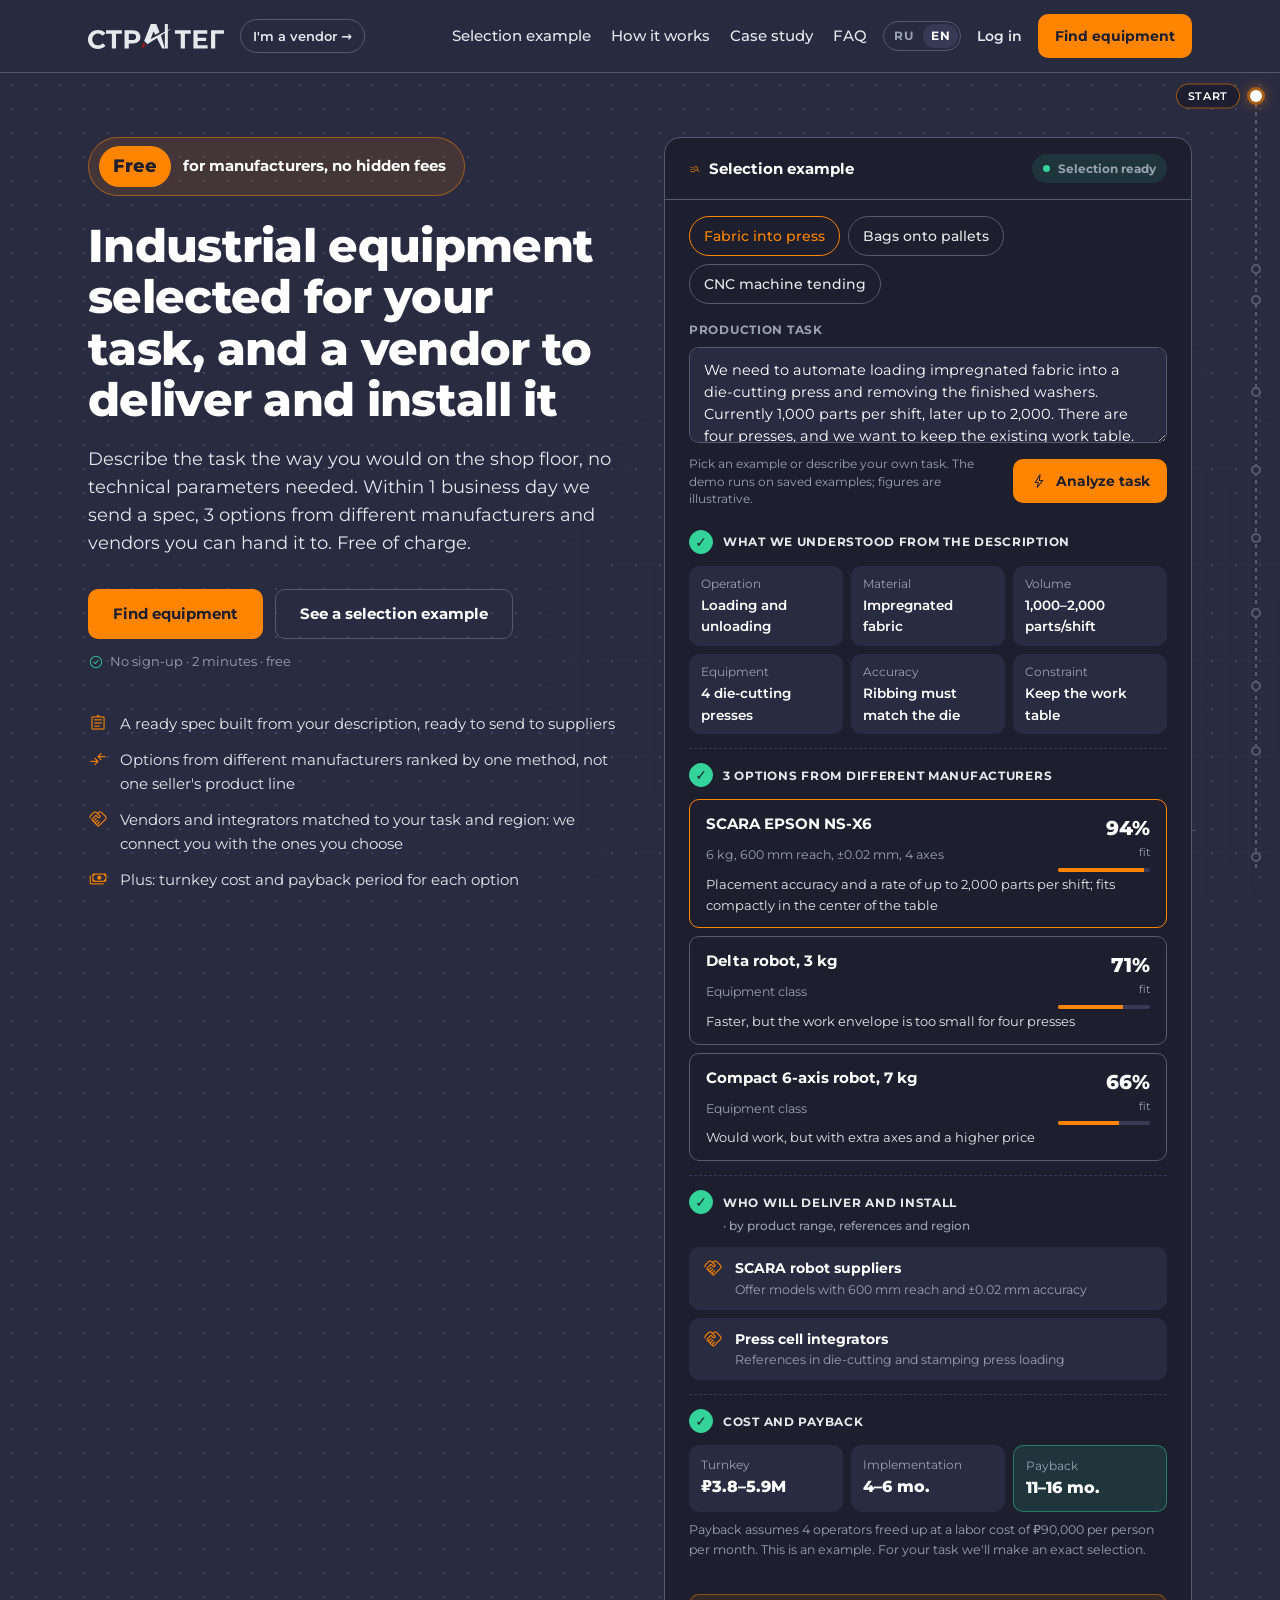
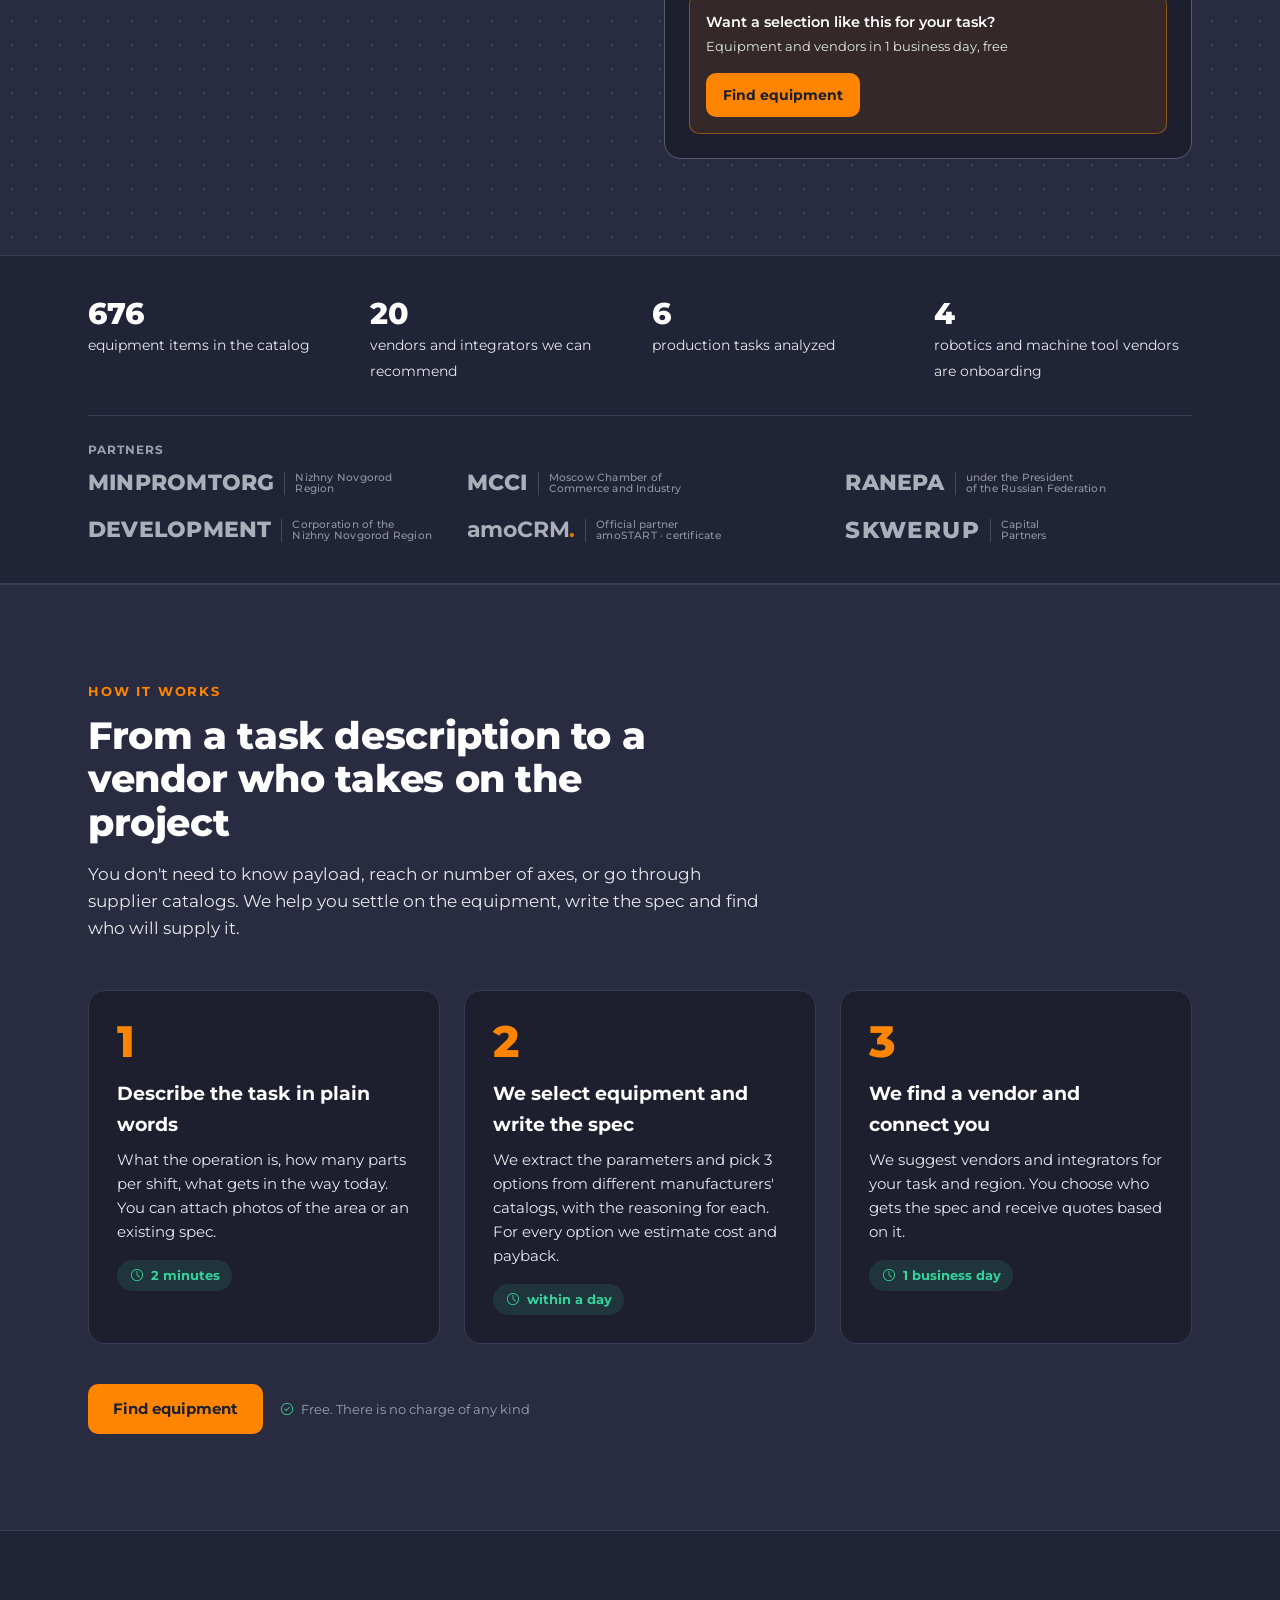
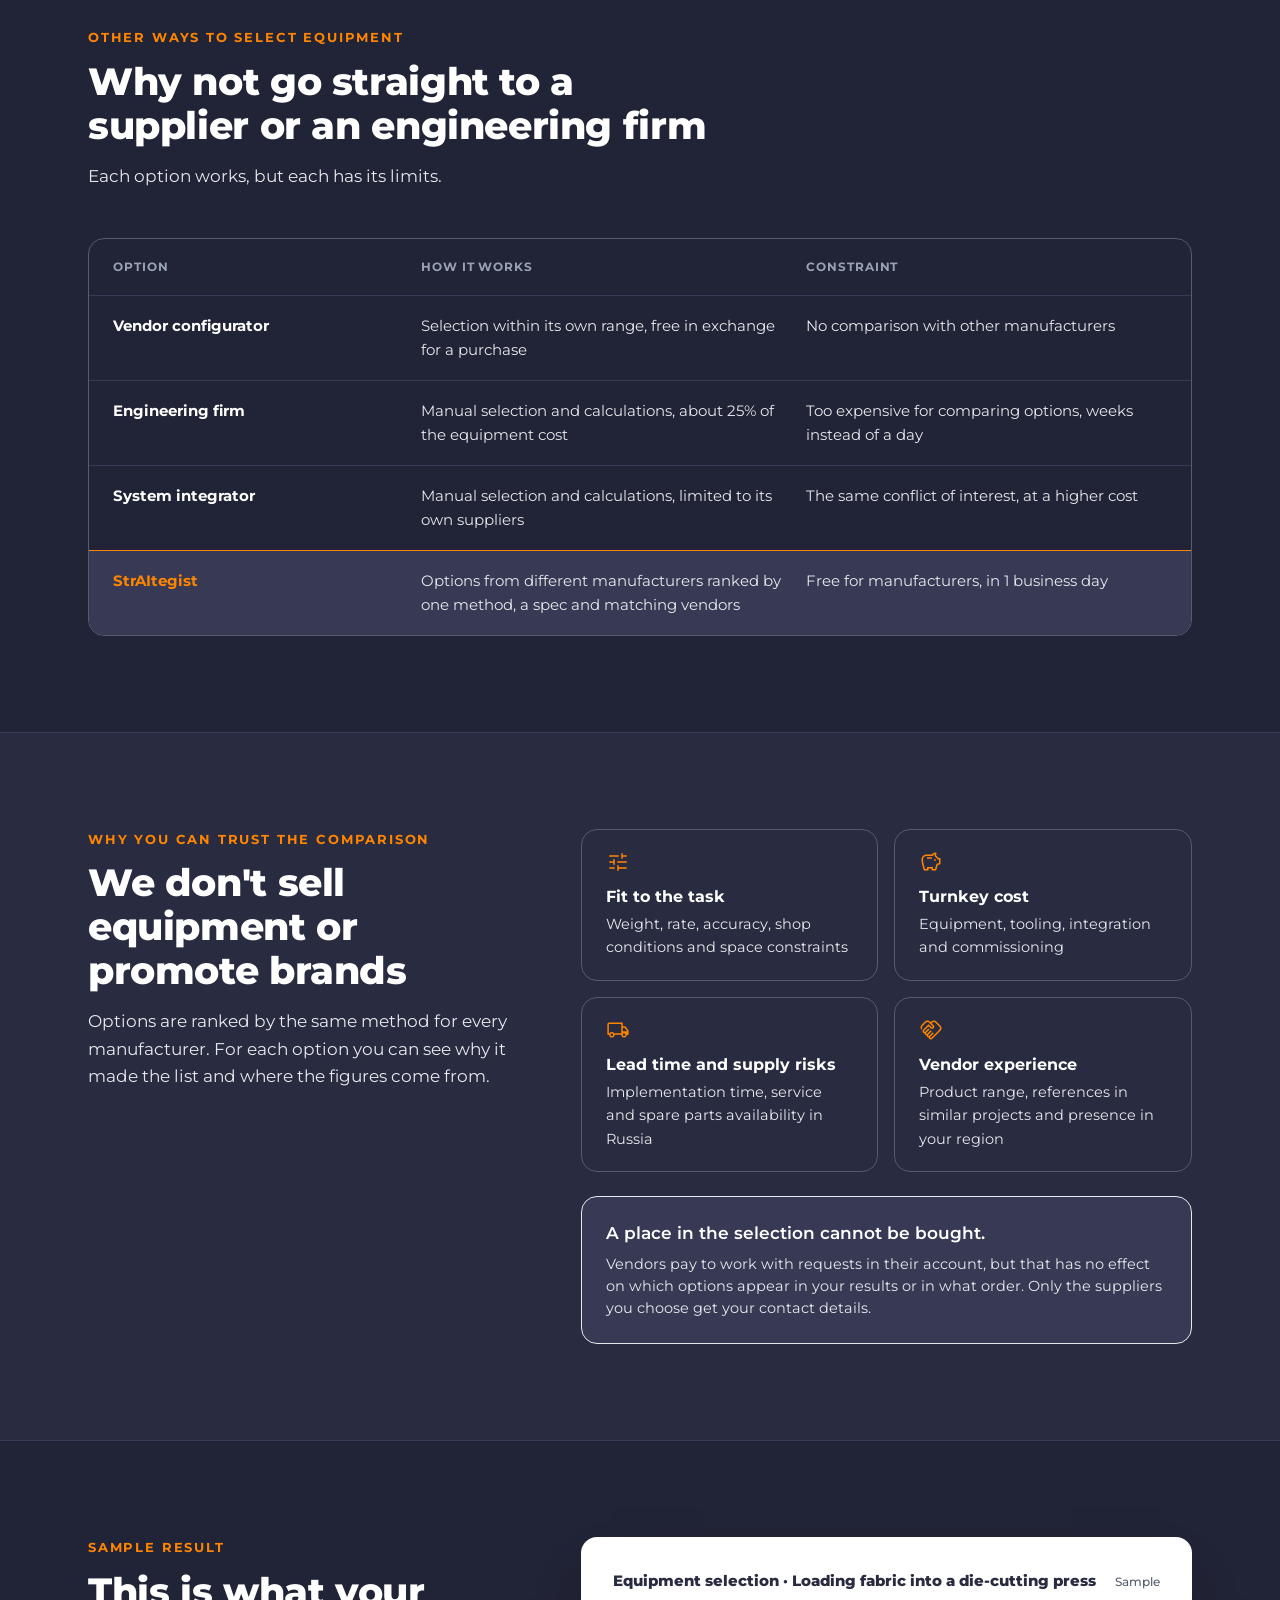
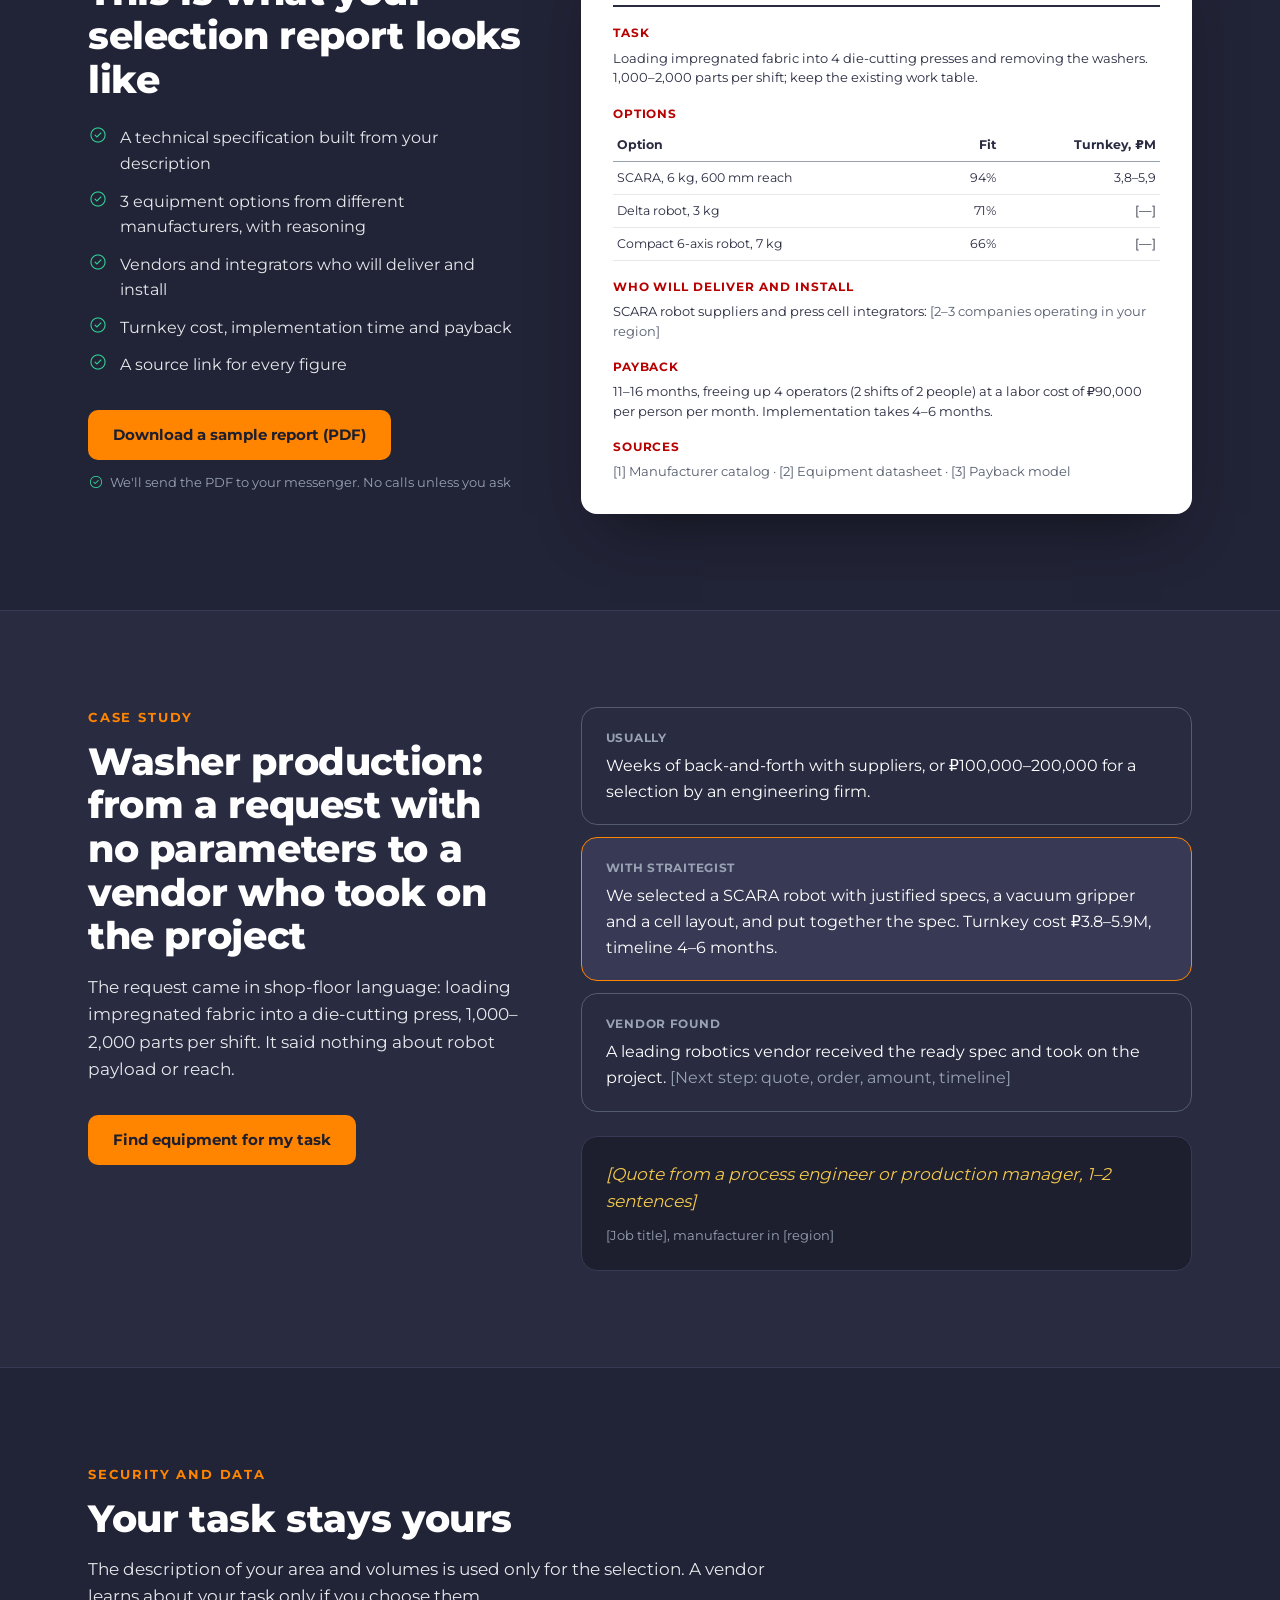
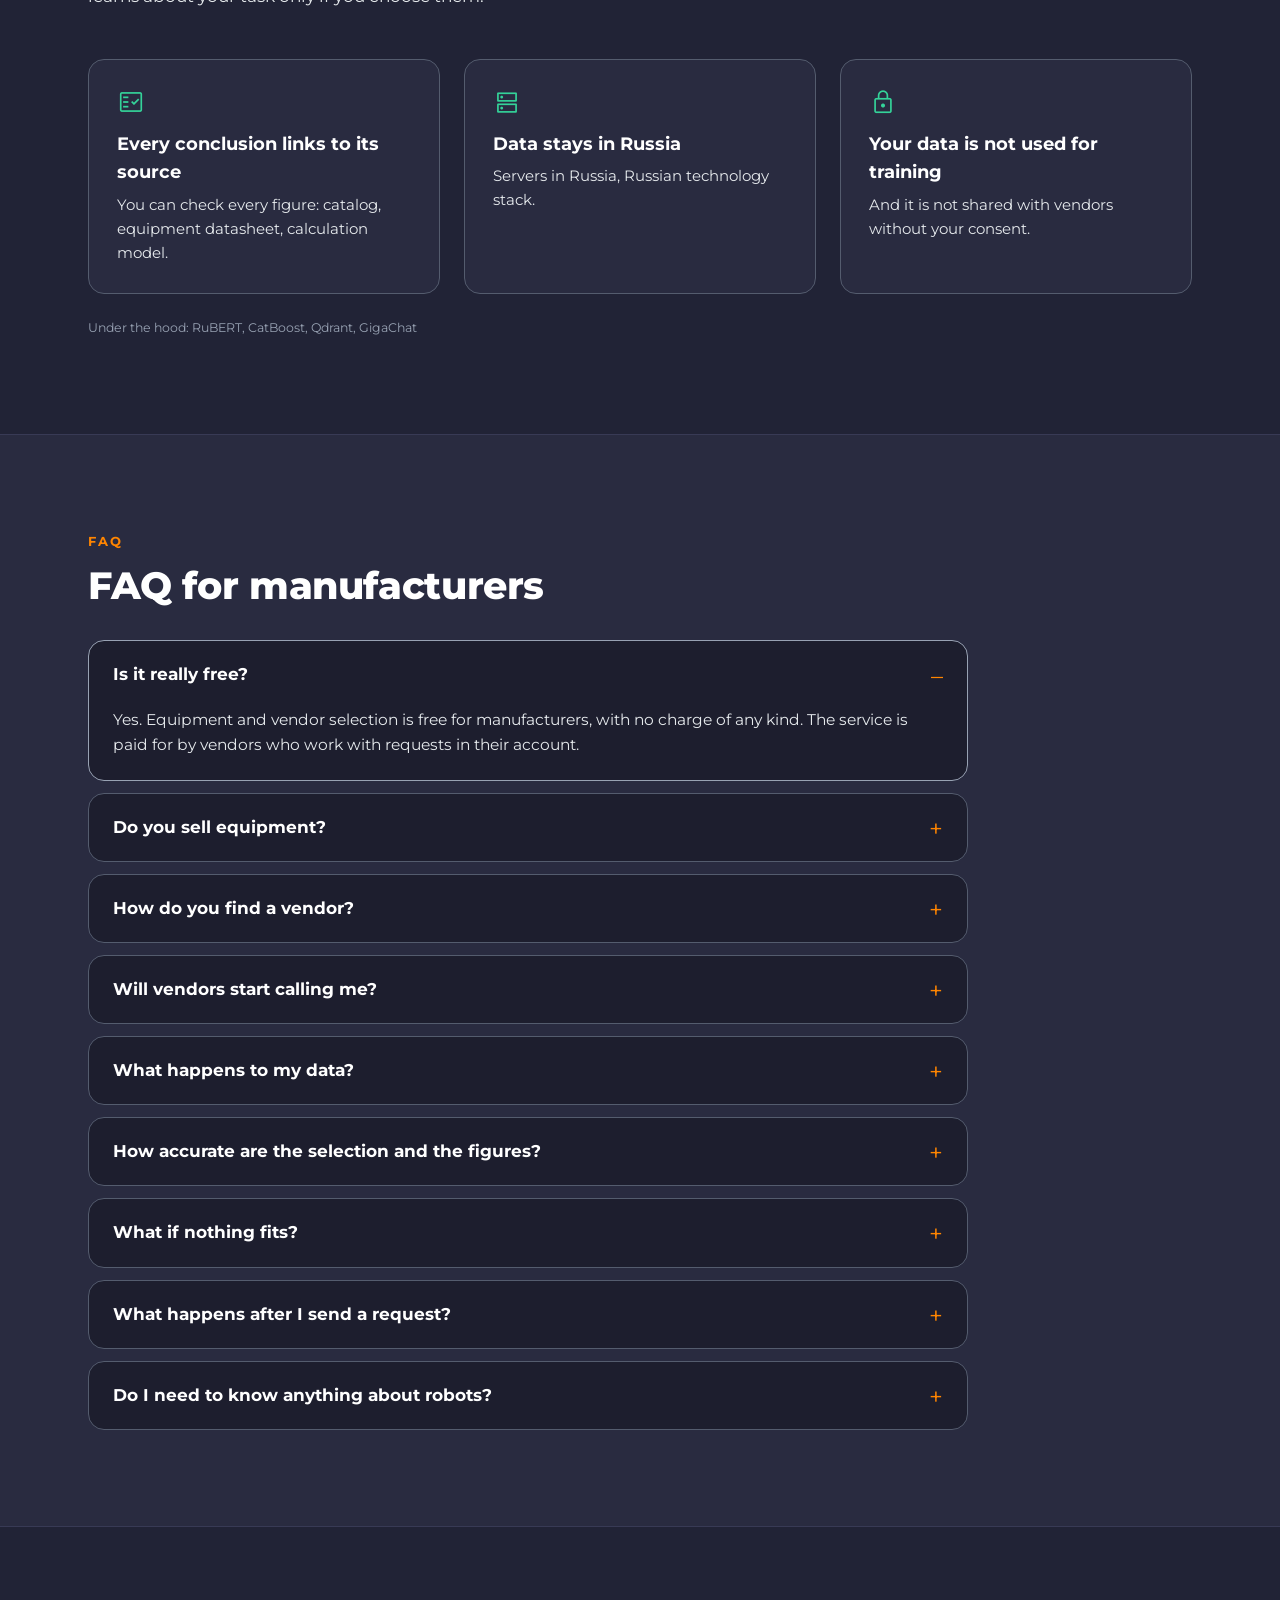
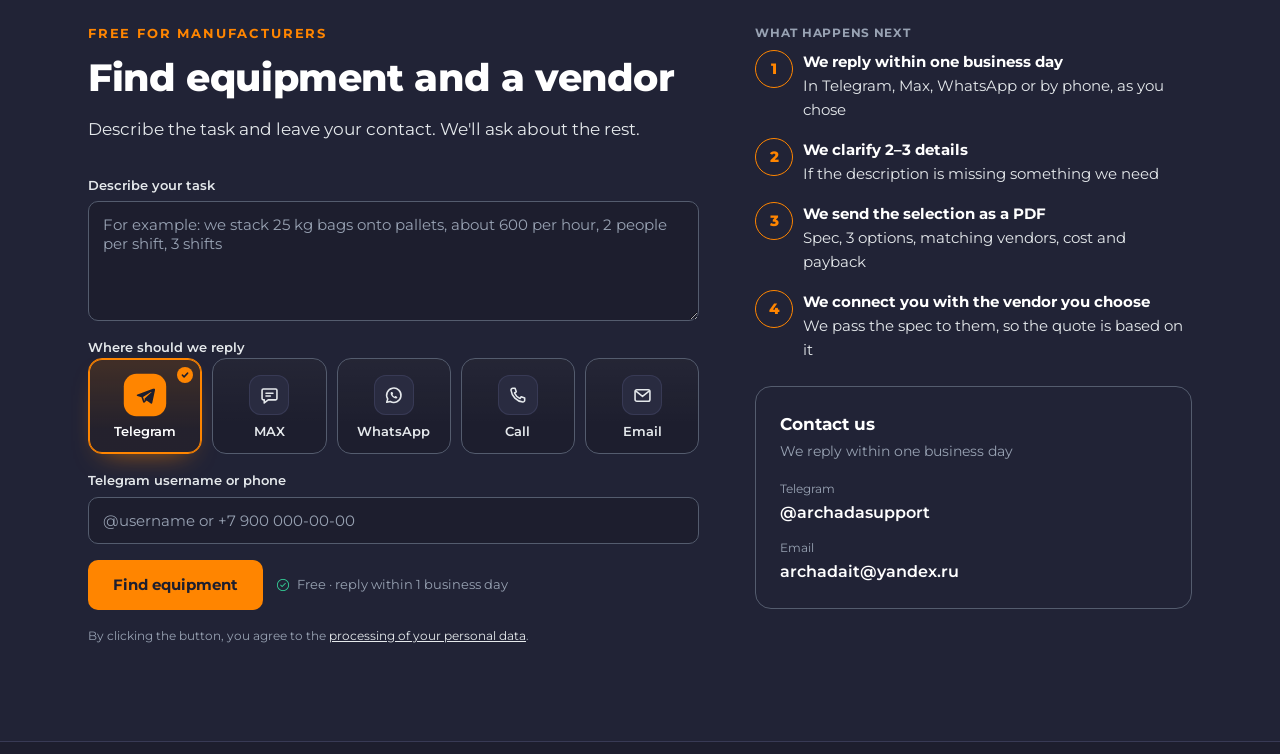
==== commit 0f3a5fe5: "Merge main into animations; calmer blueprint background Grid is drawn only around the robot with a r" ====
--- a/en/index.html
+++ b/en/index.html
@@ -26,7 +26,7 @@
 <link rel="preload" href="/assets/fonts/montserrat-cyrillic-400-normal.woff2" as="font" type="font/woff2" crossorigin>
 <link rel="preload" href="/assets/fonts/montserrat-cyrillic-800-normal.woff2" as="font" type="font/woff2" crossorigin>
 <link rel="stylesheet" href="https://fonts.googleapis.com/css2?family=Material+Symbols+Outlined:opsz,wght,FILL,GRAD@20..48,300,0,0&display=block">
-<link rel="stylesheet" href="/assets/styles.css?v=20261103l">
+<link rel="stylesheet" href="/assets/styles.css?v=20261103m">
 <script type="application/ld+json">
 {"@context": "https://schema.org", "@graph": [{"@type": "Organization", "@id": "https://straitegist.ru/#org", "name": "StrAItegist", "alternateName": ["StrAItegist", "Straitegist", "Стратег", "Страйтег", "СтрАИтег", "Стр AI тег"], "legalName": "Arkhada LLC", "url": "https://straitegist.ru/", "logo": "https://factory.straitegist.ru/assets/logo.svg", "email": "archadait@yandex.ru", "address": {"@type": "PostalAddress", "addressLocality": "Moscow", "addressCountry": "RU"}}, {"@type": "WebSite", "@id": "https://factory.straitegist.ru/en/#site", "url": "https://factory.straitegist.ru/en/", "name": "StrAItegist for manufacturers", "inLanguage": "en", "publisher": {"@id": "https://straitegist.ru/#org"}, "alternateName": ["StrAItegist", "Стратег", "Страйтег", "StrAItegist"]}, {"@type": "Service", "@id": "https://factory.straitegist.ru/en/#service", "name": "Industrial equipment and supplier selection", "serviceType": "Industrial equipment selection", "description": "Based on a manufacturer's task description, within 1 business day we prepare an equipment spec, 3 equipment options from different manufacturers and the vendors who will deliver and install it. CNC machines, industrial robots, factory automation and robotics.", "provider": {"@id": "https://straitegist.ru/#org"}, "areaServed": {"@type": "Country", "name": "Russia"}, "audience": {"@type": "BusinessAudience", "audienceType": "Industrial companies"}, "offers": {"@type": "Offer", "price": "0", "priceCurrency": "USD", "description": "Free for manufacturers"}, "url": "https://factory.straitegist.ru/en/"}, {"@type": "FAQPage", "@id": "https://factory.straitegist.ru/en/#faq", "mainEntity": [{"@type": "Question", "name": "Do you sell equipment?", "acceptedAnswer": {"@type": "Answer", "text": "No. We don't sell equipment and don't compete with suppliers. Our job is to help you settle on the equipment and find who will supply it."}}, {"@type": "Question", "name": "How do you find a vendor?", "acceptedAnswer": {"@type": "Answer", "text": "We match your task against vendor and integrator profiles: product range, references in similar projects and region. We suggest the ones that fit, and you choose who gets the spec."}}, {"@type": "Question", "name": "Will vendors start calling me?", "acceptedAnswer": {"@type": "Answer", "text": "No. The selection comes to you. Only the suppliers you choose get your contact details."}}, {"@type": "Question", "name": "What happens to my data?", "acceptedAnswer": {"@type": "Answer", "text": "Your task description is stored on servers in Russia and used only for your selection. We don't use your data for training and don't share it with third parties without your consent."}}, {"@type": "Question", "name": "How accurate are the selection and the figures?", "acceptedAnswer": {"@type": "Answer", "text": "Every option comes with reasoning and a source link. Anything uncertain is marked \"Needs expert review\". Cost and payback are preliminary; the exact price comes in the vendor's quote based on your spec."}}, {"@type": "Question", "name": "What if nothing fits?", "acceptedAnswer": {"@type": "Answer", "text": "We'll tell you so and explain why. If the task can be solved another way, for example with a different class of equipment, we'll suggest it."}}, {"@type": "Question", "name": "What happens after I send a request?", "acceptedAnswer": {"@type": "Answer", "text": "Within one business day we message you in the channel you chose, clarify 2–3 details if needed and send the selection: a spec, 3 options and matching vendors."}}, {"@type": "Question", "name": "Do I need to know anything about robots?", "acceptedAnswer": {"@type": "Answer", "text": "No. Describe the operation the way you'd explain it to a new employee: what you do, how much, what the constraints are. We'll work out the equipment parameters ourselves."}}]}]}
 </script>
@@ -361,6 +361,7 @@
 </dialog>
 <div class="mbar"><a class="btn btn-p" href="#lead">Find equipment for free</a></div>
 </div>
-<script src="/assets/site.js?v=20261103l" defer></script>
+<script src="/assets/site.js?v=20261103m" defer></script>
+<script src="/assets/motion.js?v=20261103m" defer></script>
 </body>
 </html>
--- a/assets/styles.css
+++ b/assets/styles.css
@@ -434,3 +434,32 @@
 @media (prefers-reduced-motion:reduce){
 html{scroll-behavior:auto}
 }
+
+/* ===================== Анимации прокрутки (assets/motion.js) ===================== */
+/* Линия процесса справа вместо полосы прокрутки */
+html.has-rail{scrollbar-width:none}
+html.has-rail::-webkit-scrollbar{display:none}
+.rail{position:fixed;right:max(10px,env(safe-area-inset-right,0px));top:96px;bottom:28px;width:28px;z-index:15;cursor:pointer;touch-action:none;-webkit-user-select:none;user-select:none}
+.rail-track{position:absolute;left:13px;top:0;bottom:0;width:2px;border-radius:2px;background:repeating-linear-gradient(to bottom,#545C6E 0 4px,transparent 4px 8px)}
+.rail-fill{position:absolute;left:0;top:0;width:2px;border-radius:2px;background:#FF8500;box-shadow:0 0 8px rgba(255,133,0,.55);overflow:hidden}
+.rail-fill:after{content:"";position:absolute;inset:0;background:repeating-linear-gradient(to bottom,transparent 0 16px,rgba(255,236,210,.95) 16px 21px);background-size:100% 42px;animation:rail-flow 1.1s linear infinite}
+@keyframes rail-flow{to{background-position:0 42px}}
+.rail-head{position:absolute;left:14px;width:12px;height:12px;margin:-6px 0 0 -6px;border-radius:50%;background:#fff;box-shadow:0 0 0 3px rgba(255,133,0,.35),0 0 14px #FF8500;cursor:grab;z-index:2;transition:transform .15s}
+.rail-head:focus-visible{outline:2px solid #FF8500;outline-offset:4px}
+.rail.drag .rail-head{cursor:grabbing;transform:scale(1.3)}
+.rail-tip{position:absolute;right:22px;top:50%;transform:translateY(-50%);white-space:nowrap;font:600 11px/1 Montserrat,sans-serif;letter-spacing:.06em;text-transform:uppercase;color:#fff;background:rgba(29,30,46,.94);border:1px solid rgba(255,133,0,.55);border-radius:999px;padding:6px 11px;opacity:0;transition:opacity .35s;pointer-events:none}
+.rail.moving .rail-tip,.rail.drag .rail-tip,.rail-head:focus-visible .rail-tip{opacity:1}
+.rail-node{position:absolute;left:14px;width:20px;height:20px;margin:-10px 0 0 -10px;padding:0;border:0;background:none;cursor:pointer;z-index:1}
+.rail-node i{position:absolute;inset:5px;border-radius:50%;background:#292B40;border:2px solid #545C6E;transition:background-color .3s,border-color .3s,box-shadow .3s}
+.rail-node.on i{background:#FF8500;border-color:#FF8500}
+.rail-node.cur i{box-shadow:0 0 0 4px rgba(255,133,0,.2)}
+.rail-node span{position:absolute;right:24px;top:50%;transform:translateY(-50%);white-space:nowrap;font:600 11px/1 Montserrat,sans-serif;letter-spacing:.06em;text-transform:uppercase;color:#E5E9EC;background:rgba(29,30,46,.94);border:1px solid #545C6E;border-radius:999px;padding:6px 11px;opacity:0;transition:opacity .2s;pointer-events:none}
+.rail-node:hover span,.rail-node:focus-visible span{opacity:1}
+.rail-node:focus-visible{outline:none}
+.rail-node:focus-visible i{border-color:#fff}
+.rail.moving .rail-node.cur span{opacity:0}
+/* Инженерный чертёж на фоне */
+canvas.bp{position:fixed;inset:0;width:100%;height:100%;z-index:0;pointer-events:none}
+html.has-bp .pg{background:transparent;position:relative;z-index:1}
+html.has-bp section.alt,html.has-bp .proof{background:rgba(29,30,46,.55)}
+@media (prefers-reduced-motion:reduce){.rail-fill:after{animation:none}}
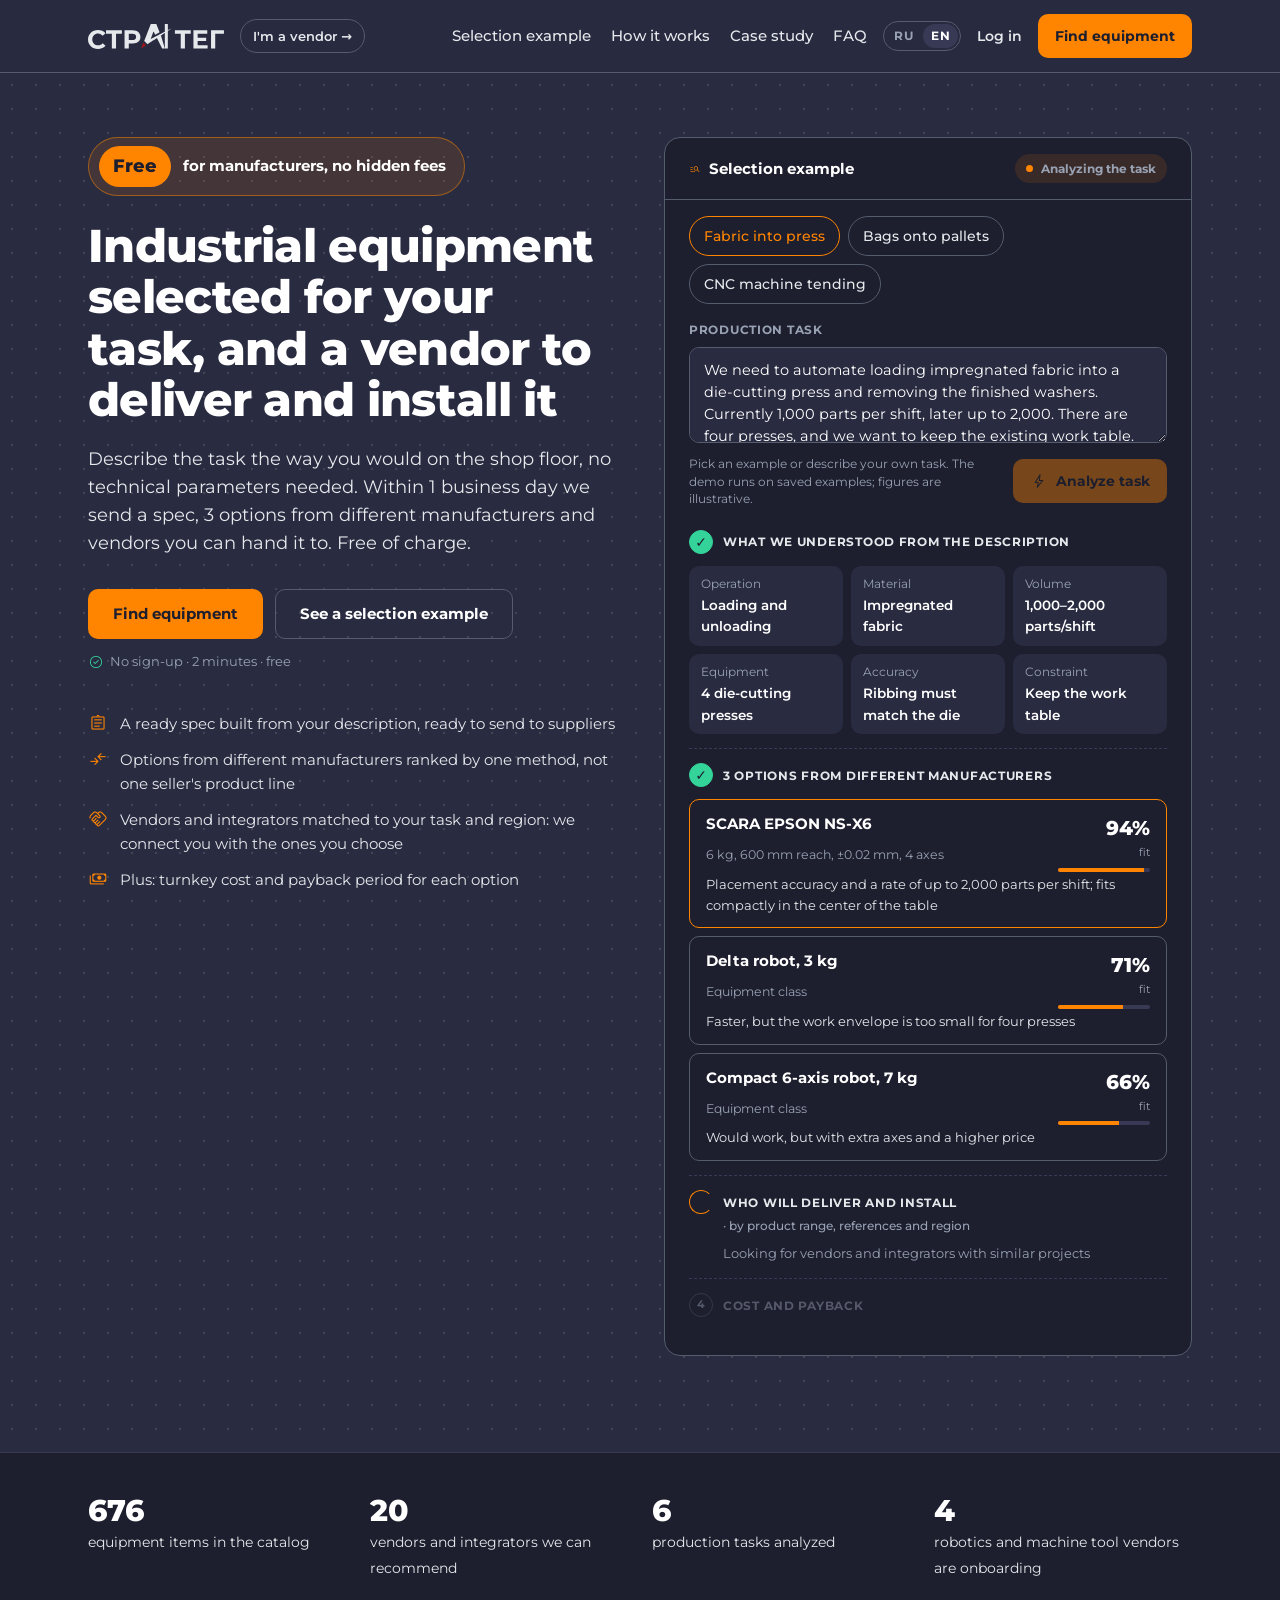
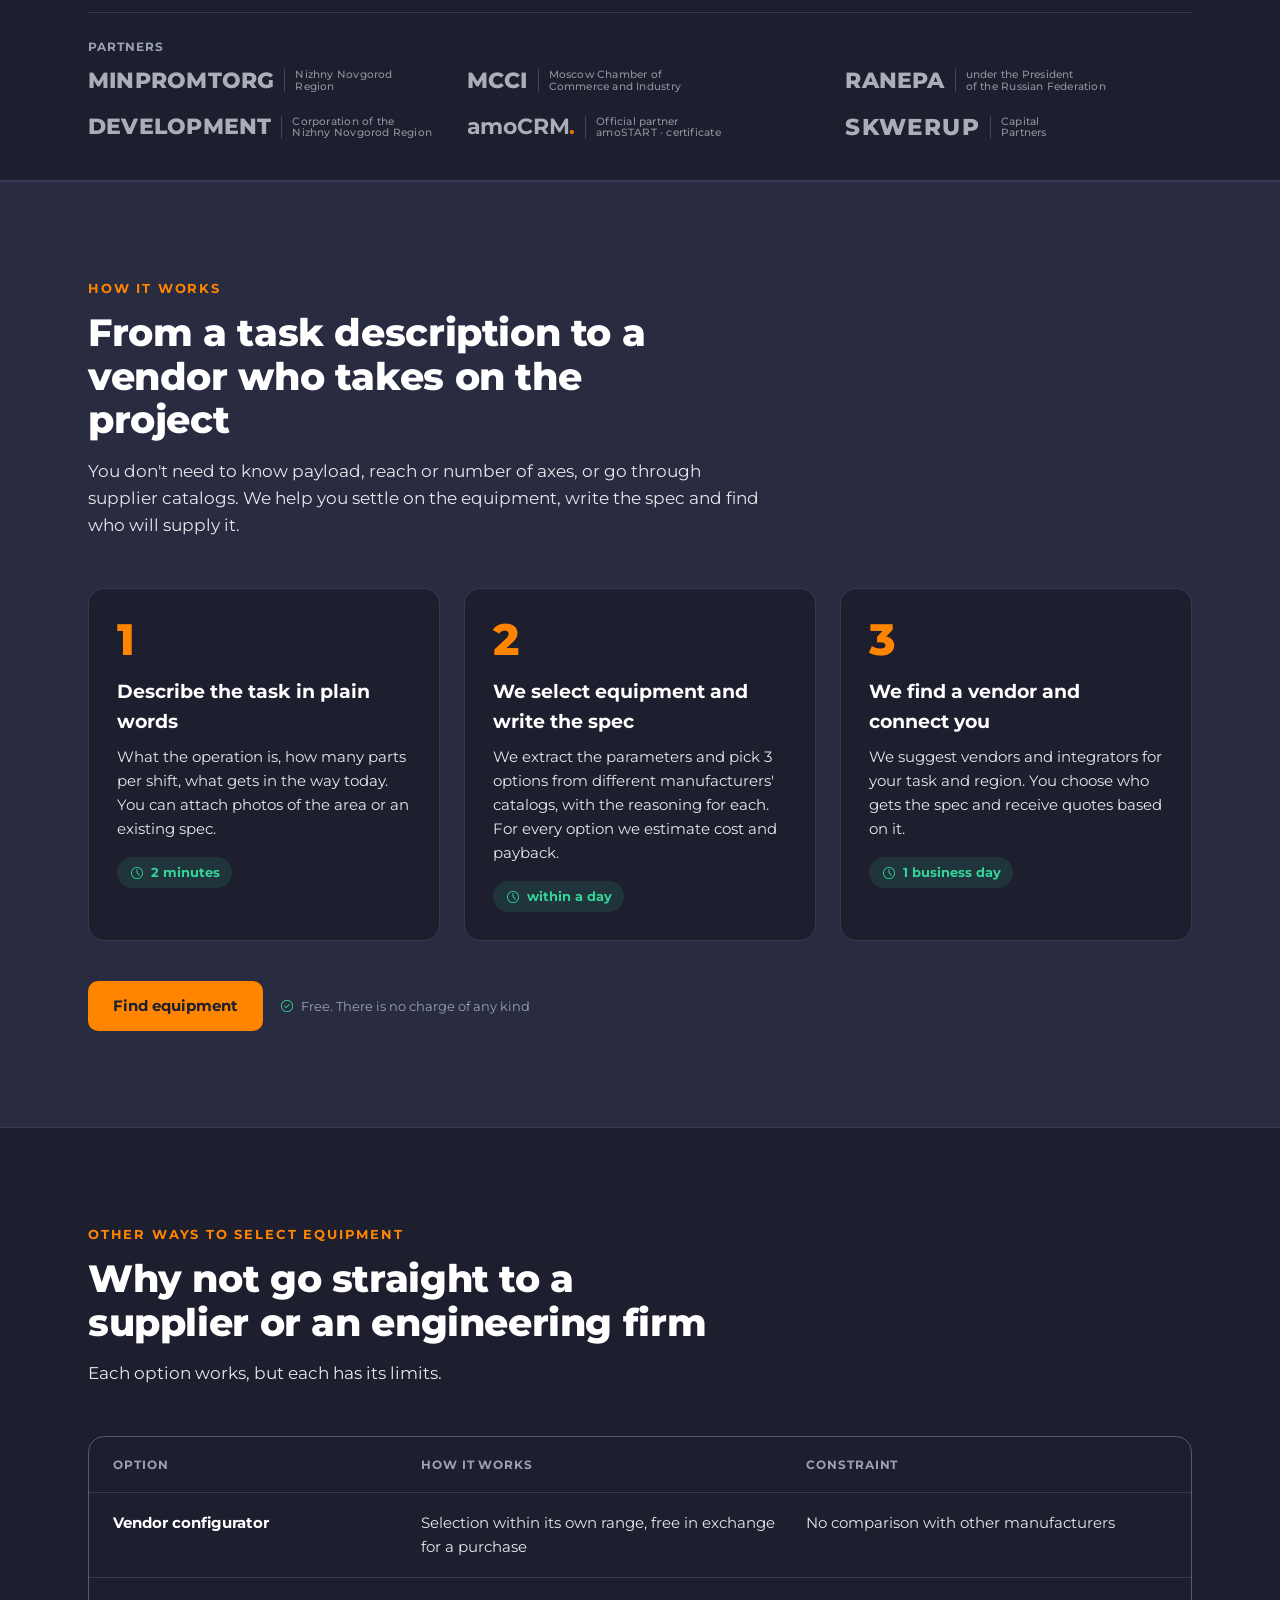
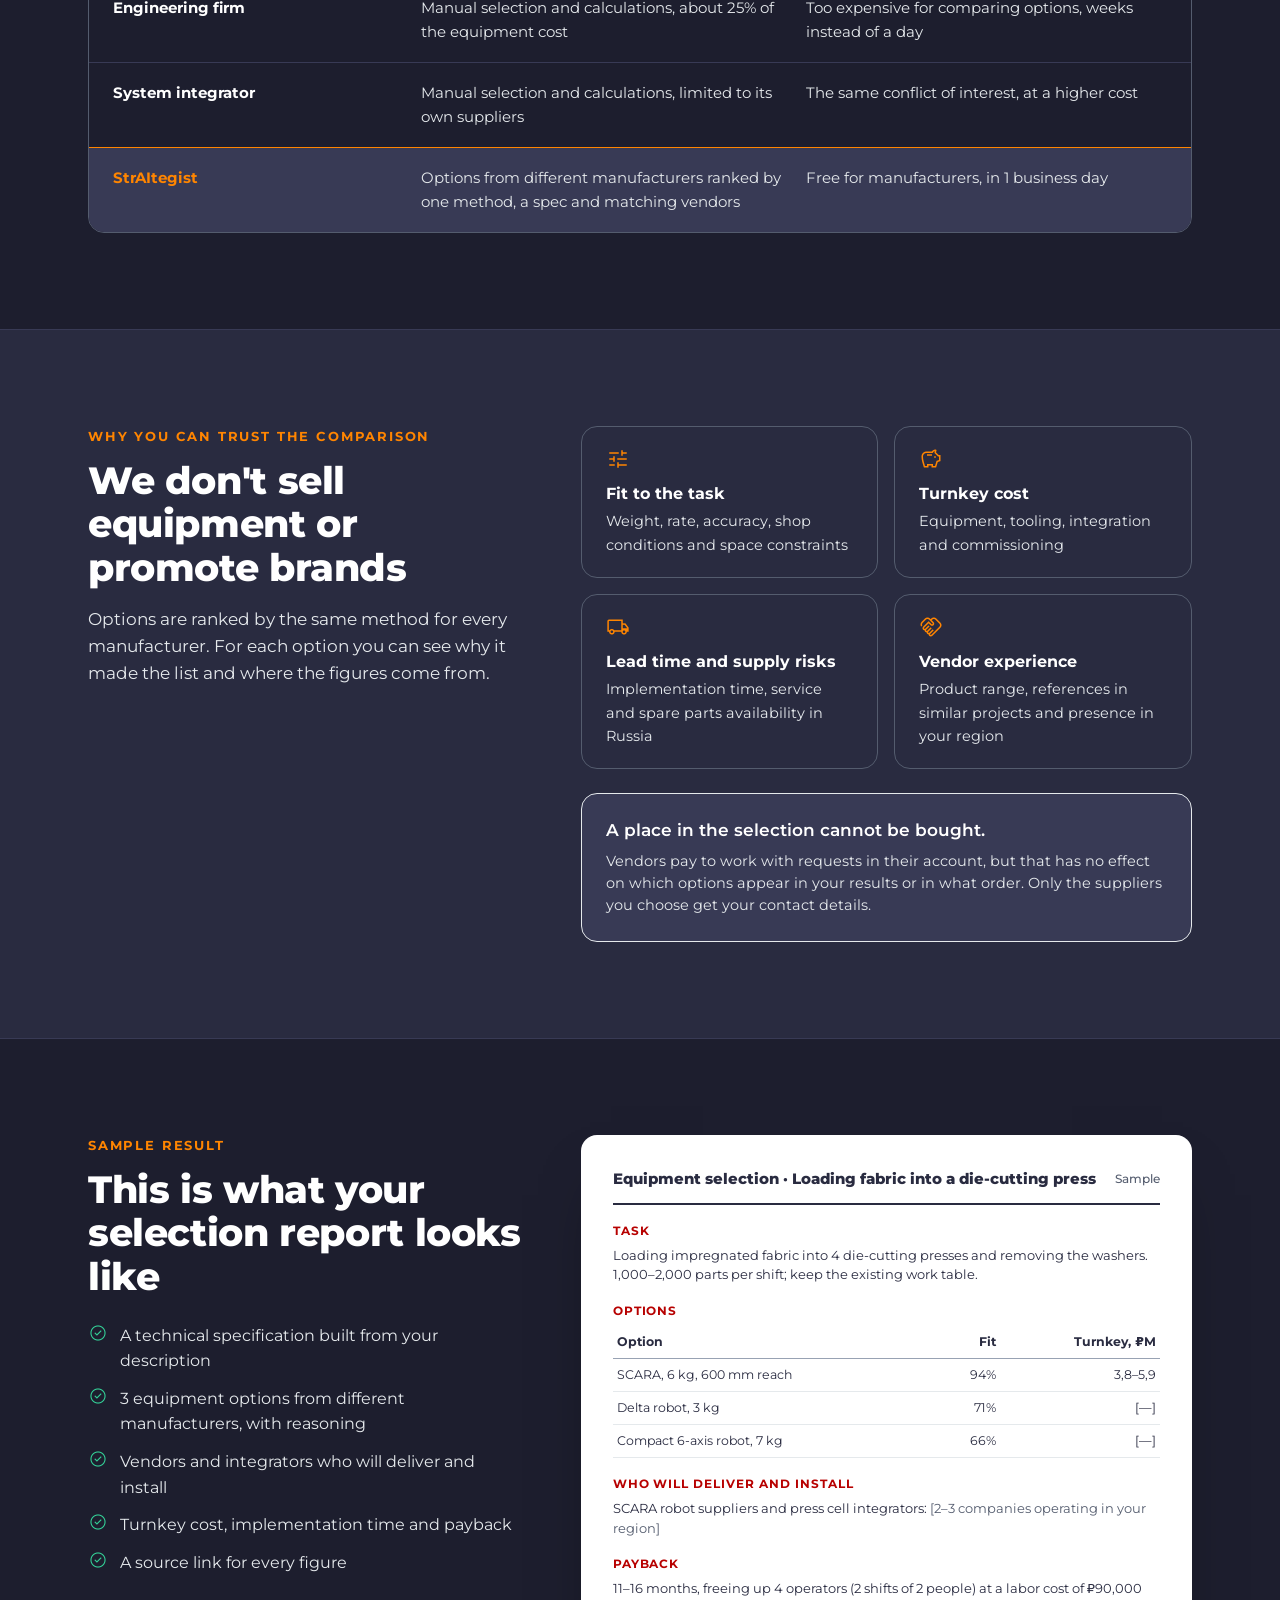
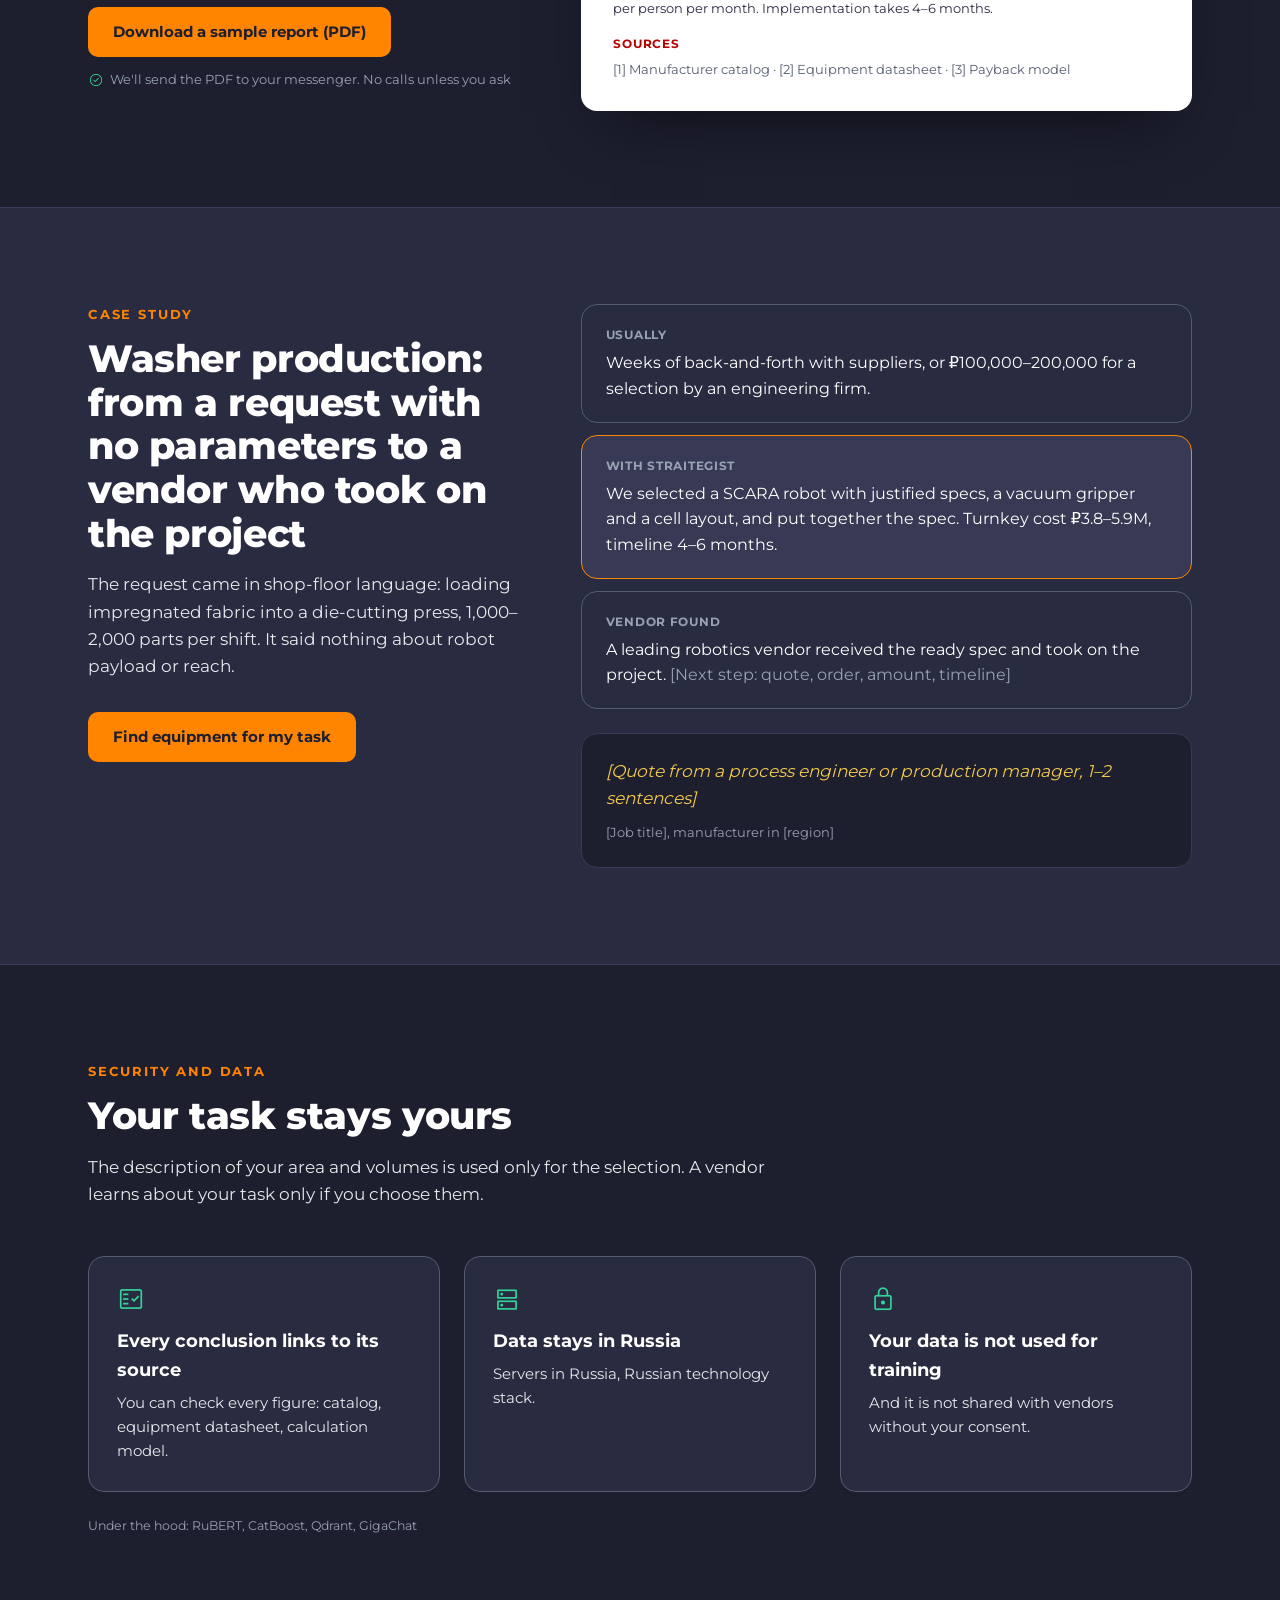
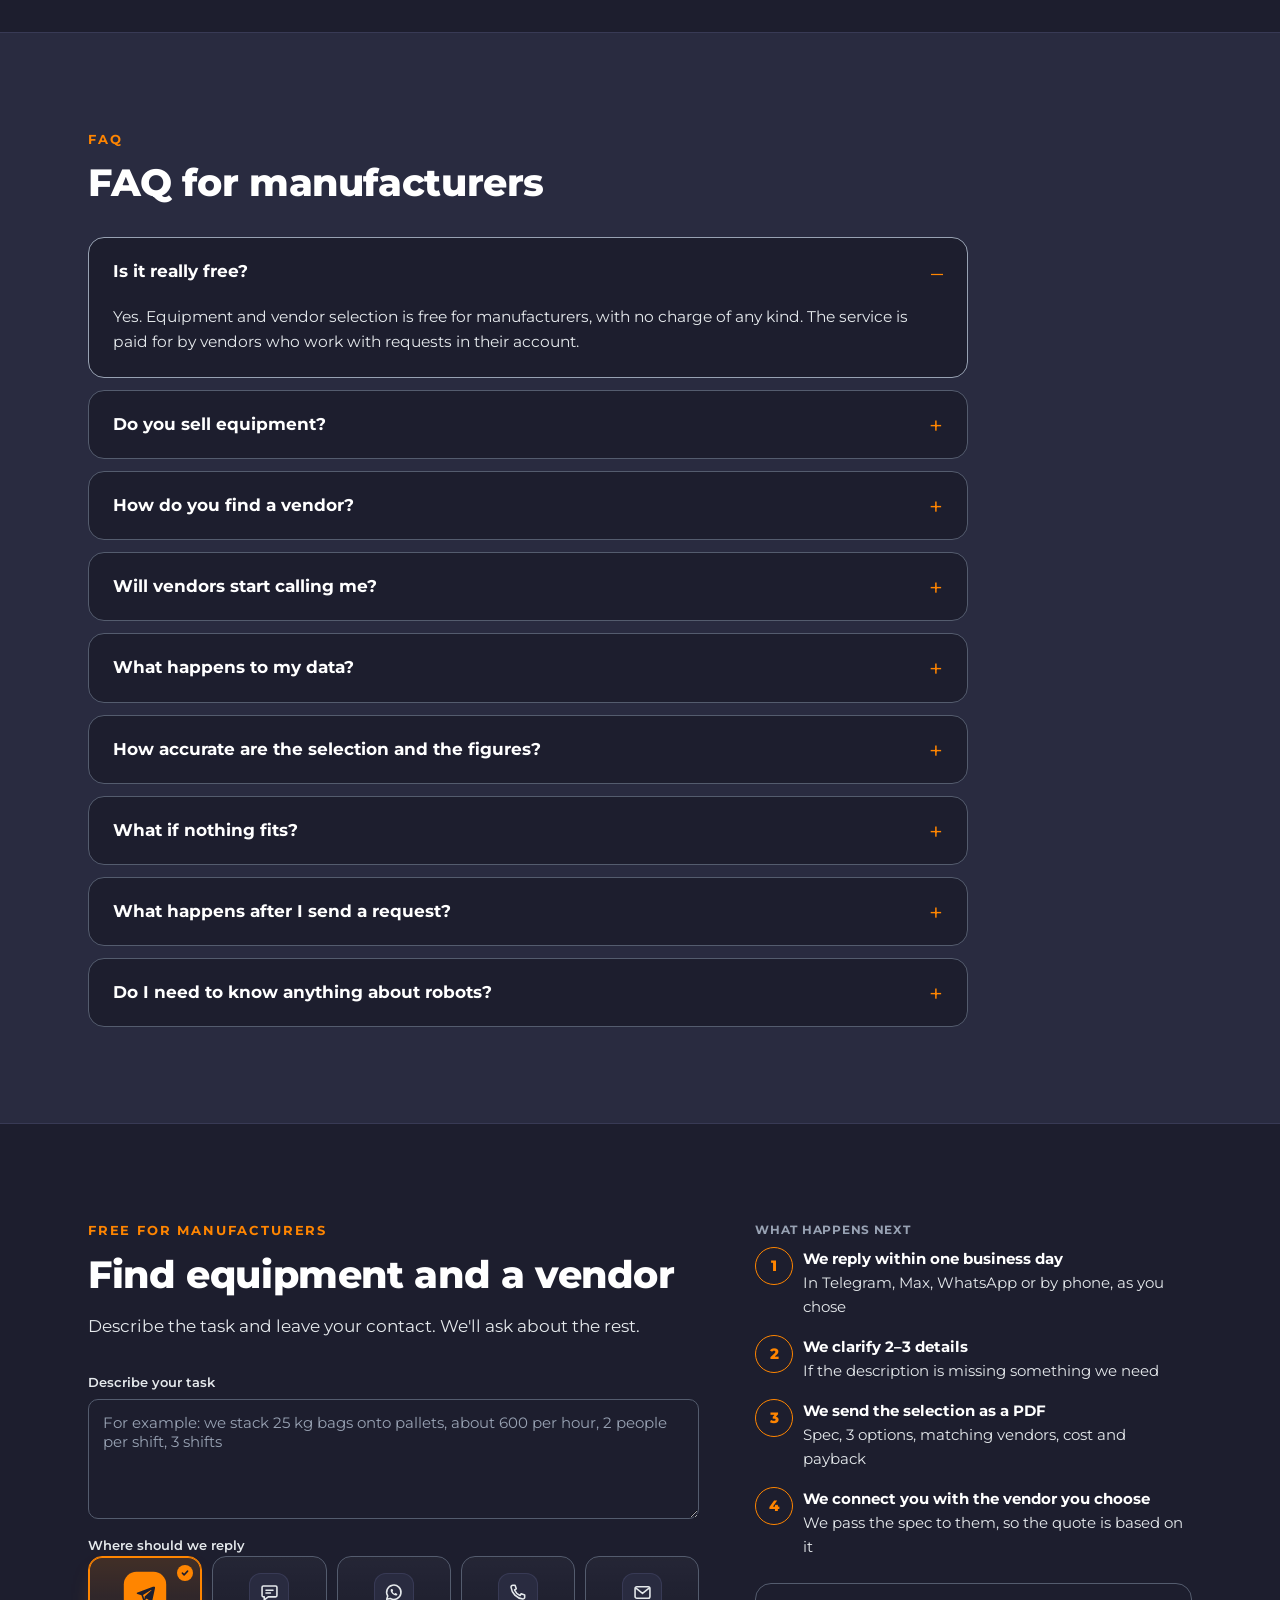
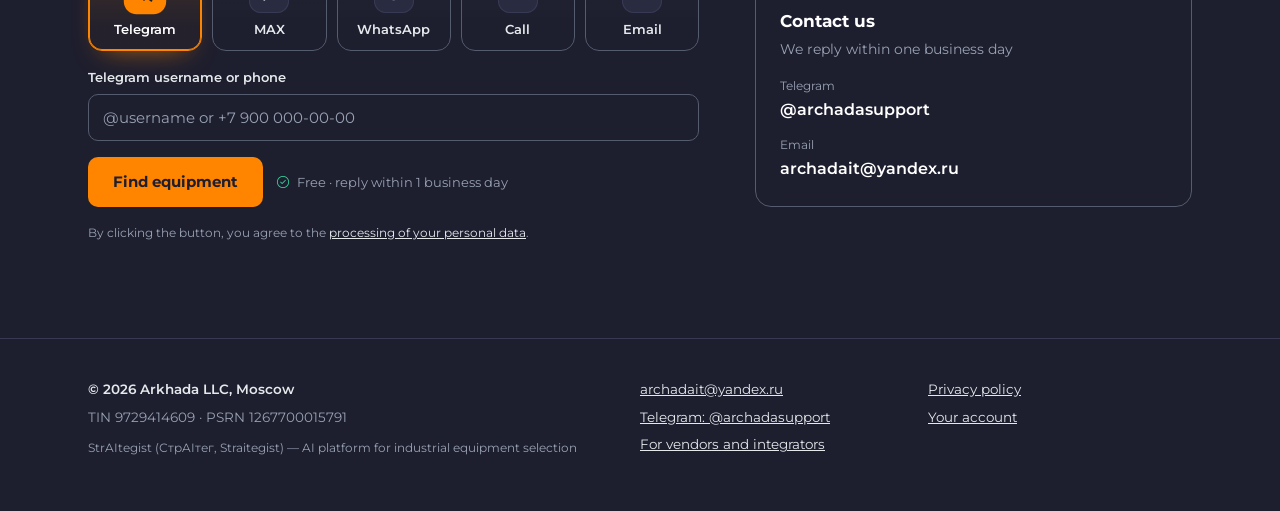
==== commit 3e916c7a: "Faster loading on phones: non-blocking icon font, gzip, long-lived caching - Material Symbols styles" ====
--- a/en/index.html
+++ b/en/index.html
@@ -25,8 +25,11 @@
 <link rel="preconnect" href="https://fonts.gstatic.com" crossorigin>
 <link rel="preload" href="/assets/fonts/montserrat-cyrillic-400-normal.woff2" as="font" type="font/woff2" crossorigin>
 <link rel="preload" href="/assets/fonts/montserrat-cyrillic-800-normal.woff2" as="font" type="font/woff2" crossorigin>
-<link rel="stylesheet" href="https://fonts.googleapis.com/css2?family=Material+Symbols+Outlined:opsz,wght,FILL,GRAD@20..48,300,0,0&display=block">
-<link rel="stylesheet" href="/assets/styles.css?v=20261103m">
+<script>document.documentElement.classList.add("js")</script>
+<!-- Иконки: только используемые на сайте, загружаются в фоне и не задерживают показ страницы. При добавлении новой иконки допишите её имя в icon_names (по алфавиту). -->
+<link rel="preload" as="style" href="https://fonts.googleapis.com/css2?family=Material+Symbols+Outlined:opsz,wght,FILL,GRAD@24,300,0,0&icon_names=assignment,bolt,check,check_circle,compare_arrows,description,dns,fact_check,group_add,handshake,hub,inbox,insights,link,local_shipping,lock,manage_search,model_training,payments,precision_manufacturing,request_quote,savings,schedule,trending_up,tune&display=block" onload="this.onload=null;this.rel='stylesheet';if(document.fonts)document.fonts.load('24px &quot;Material Symbols Outlined&quot;','check').then(function(){document.documentElement.classList.add('ic-ok')})">
+<noscript><link rel="stylesheet" href="https://fonts.googleapis.com/css2?family=Material+Symbols+Outlined:opsz,wght,FILL,GRAD@24,300,0,0&icon_names=assignment,bolt,check,check_circle,compare_arrows,description,dns,fact_check,group_add,handshake,hub,inbox,insights,link,local_shipping,lock,manage_search,model_training,payments,precision_manufacturing,request_quote,savings,schedule,trending_up,tune&display=block"></noscript>
+<link rel="stylesheet" href="/assets/styles.css?v=20261105b">
 <script type="application/ld+json">
 {"@context": "https://schema.org", "@graph": [{"@type": "Organization", "@id": "https://straitegist.ru/#org", "name": "StrAItegist", "alternateName": ["StrAItegist", "Straitegist", "Стратег", "Страйтег", "СтрАИтег", "Стр AI тег"], "legalName": "Arkhada LLC", "url": "https://straitegist.ru/", "logo": "https://factory.straitegist.ru/assets/logo.svg", "email": "archadait@yandex.ru", "address": {"@type": "PostalAddress", "addressLocality": "Moscow", "addressCountry": "RU"}}, {"@type": "WebSite", "@id": "https://factory.straitegist.ru/en/#site", "url": "https://factory.straitegist.ru/en/", "name": "StrAItegist for manufacturers", "inLanguage": "en", "publisher": {"@id": "https://straitegist.ru/#org"}, "alternateName": ["StrAItegist", "Стратег", "Страйтег", "StrAItegist"]}, {"@type": "Service", "@id": "https://factory.straitegist.ru/en/#service", "name": "Industrial equipment and supplier selection", "serviceType": "Industrial equipment selection", "description": "Based on a manufacturer's task description, within 1 business day we prepare an equipment spec, 3 equipment options from different manufacturers and the vendors who will deliver and install it. CNC machines, industrial robots, factory automation and robotics.", "provider": {"@id": "https://straitegist.ru/#org"}, "areaServed": {"@type": "Country", "name": "Russia"}, "audience": {"@type": "BusinessAudience", "audienceType": "Industrial companies"}, "offers": {"@type": "Offer", "price": "0", "priceCurrency": "USD", "description": "Free for manufacturers"}, "url": "https://factory.straitegist.ru/en/"}, {"@type": "FAQPage", "@id": "https://factory.straitegist.ru/en/#faq", "mainEntity": [{"@type": "Question", "name": "Do you sell equipment?", "acceptedAnswer": {"@type": "Answer", "text": "No. We don't sell equipment and don't compete with suppliers. Our job is to help you settle on the equipment and find who will supply it."}}, {"@type": "Question", "name": "How do you find a vendor?", "acceptedAnswer": {"@type": "Answer", "text": "We match your task against vendor and integrator profiles: product range, references in similar projects and region. We suggest the ones that fit, and you choose who gets the spec."}}, {"@type": "Question", "name": "Will vendors start calling me?", "acceptedAnswer": {"@type": "Answer", "text": "No. The selection comes to you. Only the suppliers you choose get your contact details."}}, {"@type": "Question", "name": "What happens to my data?", "acceptedAnswer": {"@type": "Answer", "text": "Your task description is stored on servers in Russia and used only for your selection. We don't use your data for training and don't share it with third parties without your consent."}}, {"@type": "Question", "name": "How accurate are the selection and the figures?", "acceptedAnswer": {"@type": "Answer", "text": "Every option comes with reasoning and a source link. Anything uncertain is marked \"Needs expert review\". Cost and payback are preliminary; the exact price comes in the vendor's quote based on your spec."}}, {"@type": "Question", "name": "What if nothing fits?", "acceptedAnswer": {"@type": "Answer", "text": "We'll tell you so and explain why. If the task can be solved another way, for example with a different class of equipment, we'll suggest it."}}, {"@type": "Question", "name": "What happens after I send a request?", "acceptedAnswer": {"@type": "Answer", "text": "Within one business day we message you in the channel you chose, clarify 2–3 details if needed and send the selection: a spec, 3 options and matching vendors."}}, {"@type": "Question", "name": "Do I need to know anything about robots?", "acceptedAnswer": {"@type": "Answer", "text": "No. Describe the operation the way you'd explain it to a new employee: what you do, how much, what the constraints are. We'll work out the equipment parameters ourselves."}}]}]}
 </script>
@@ -62,7 +65,7 @@
 <a class="login" href="https://straitegist.ru/?role=plant">Log in</a>
 <a class="btn btn-p btn-s hd-cta" href="#lead">Find equipment</a>
 <details class="burger">
-<summary aria-label="Open menu"><span class="ic">menu</span></summary>
+<summary aria-label="Open menu"><svg class="svg-ic" width="20" height="20" viewBox="0 0 24 24" aria-hidden="true"><path d="M4 7h16M4 12h16M4 17h16" stroke="currentColor" stroke-width="2" stroke-linecap="round" fill="none"/></svg></summary>
 <div class="menu">
 <a class="mlang" href="https://factory.straitegist.ru/" lang="ru">Русский</a>
 <a href="#demo">Selection example</a>
@@ -356,12 +359,11 @@
 </footer>
 
 <dialog class="lb" id="lightbox" aria-label="Certificate">
-<button class="lb-x" type="button" aria-label="Close"><span class="ic">close</span></button>
-<img alt="amoCRM amoSTART official partner certificate issued to Arkhada LLC" src="" width="1600" height="1236">
+<button class="lb-x" type="button" aria-label="Close"><svg class="svg-ic" width="18" height="18" viewBox="0 0 24 24" aria-hidden="true"><path d="M6 6l12 12M18 6L6 18" stroke="currentColor" stroke-width="2" stroke-linecap="round" fill="none"/></svg></button>
+<img alt="amoCRM amoSTART official partner certificate issued to Arkhada LLC" width="1600" height="1236">
 </dialog>
 <div class="mbar"><a class="btn btn-p" href="#lead">Find equipment for free</a></div>
 </div>
-<script src="/assets/site.js?v=20261103m" defer></script>
-<script src="/assets/motion.js?v=20261103m" defer></script>
+<script src="/assets/site.js?v=20261105b" defer></script>
 </body>
 </html>
--- a/assets/styles.css
+++ b/assets/styles.css
@@ -269,6 +269,9 @@
 [hidden]{display:none!important}
 /* Иконка не «разъезжается» текстом, пока шрифт иконок не загрузился */
 .ic{width:1em;height:1em;overflow:hidden;white-space:nowrap;flex:none}
+/* Пока шрифт иконок не загрузился, не показываем их текстовые названия */
+html.js:not(.ic-ok) .ic{color:transparent!important}
+.svg-ic{display:block}
 
 /* ---------- Шапка: пункты не переносятся на вторую строку ---------- */
 .top .wrap > *{flex:none}
@@ -434,32 +437,3 @@
 @media (prefers-reduced-motion:reduce){
 html{scroll-behavior:auto}
 }
-
-/* ===================== Анимации прокрутки (assets/motion.js) ===================== */
-/* Линия процесса справа вместо полосы прокрутки */
-html.has-rail{scrollbar-width:none}
-html.has-rail::-webkit-scrollbar{display:none}
-.rail{position:fixed;right:max(10px,env(safe-area-inset-right,0px));top:96px;bottom:28px;width:28px;z-index:15;cursor:pointer;touch-action:none;-webkit-user-select:none;user-select:none}
-.rail-track{position:absolute;left:13px;top:0;bottom:0;width:2px;border-radius:2px;background:repeating-linear-gradient(to bottom,#545C6E 0 4px,transparent 4px 8px)}
-.rail-fill{position:absolute;left:0;top:0;width:2px;border-radius:2px;background:#FF8500;box-shadow:0 0 8px rgba(255,133,0,.55);overflow:hidden}
-.rail-fill:after{content:"";position:absolute;inset:0;background:repeating-linear-gradient(to bottom,transparent 0 16px,rgba(255,236,210,.95) 16px 21px);background-size:100% 42px;animation:rail-flow 1.1s linear infinite}
-@keyframes rail-flow{to{background-position:0 42px}}
-.rail-head{position:absolute;left:14px;width:12px;height:12px;margin:-6px 0 0 -6px;border-radius:50%;background:#fff;box-shadow:0 0 0 3px rgba(255,133,0,.35),0 0 14px #FF8500;cursor:grab;z-index:2;transition:transform .15s}
-.rail-head:focus-visible{outline:2px solid #FF8500;outline-offset:4px}
-.rail.drag .rail-head{cursor:grabbing;transform:scale(1.3)}
-.rail-tip{position:absolute;right:22px;top:50%;transform:translateY(-50%);white-space:nowrap;font:600 11px/1 Montserrat,sans-serif;letter-spacing:.06em;text-transform:uppercase;color:#fff;background:rgba(29,30,46,.94);border:1px solid rgba(255,133,0,.55);border-radius:999px;padding:6px 11px;opacity:0;transition:opacity .35s;pointer-events:none}
-.rail.moving .rail-tip,.rail.drag .rail-tip,.rail-head:focus-visible .rail-tip{opacity:1}
-.rail-node{position:absolute;left:14px;width:20px;height:20px;margin:-10px 0 0 -10px;padding:0;border:0;background:none;cursor:pointer;z-index:1}
-.rail-node i{position:absolute;inset:5px;border-radius:50%;background:#292B40;border:2px solid #545C6E;transition:background-color .3s,border-color .3s,box-shadow .3s}
-.rail-node.on i{background:#FF8500;border-color:#FF8500}
-.rail-node.cur i{box-shadow:0 0 0 4px rgba(255,133,0,.2)}
-.rail-node span{position:absolute;right:24px;top:50%;transform:translateY(-50%);white-space:nowrap;font:600 11px/1 Montserrat,sans-serif;letter-spacing:.06em;text-transform:uppercase;color:#E5E9EC;background:rgba(29,30,46,.94);border:1px solid #545C6E;border-radius:999px;padding:6px 11px;opacity:0;transition:opacity .2s;pointer-events:none}
-.rail-node:hover span,.rail-node:focus-visible span{opacity:1}
-.rail-node:focus-visible{outline:none}
-.rail-node:focus-visible i{border-color:#fff}
-.rail.moving .rail-node.cur span{opacity:0}
-/* Инженерный чертёж на фоне */
-canvas.bp{position:fixed;inset:0;width:100%;height:100%;z-index:0;pointer-events:none}
-html.has-bp .pg{background:transparent;position:relative;z-index:1}
-html.has-bp section.alt,html.has-bp .proof{background:rgba(29,30,46,.55)}
-@media (prefers-reduced-motion:reduce){.rail-fill:after{animation:none}}
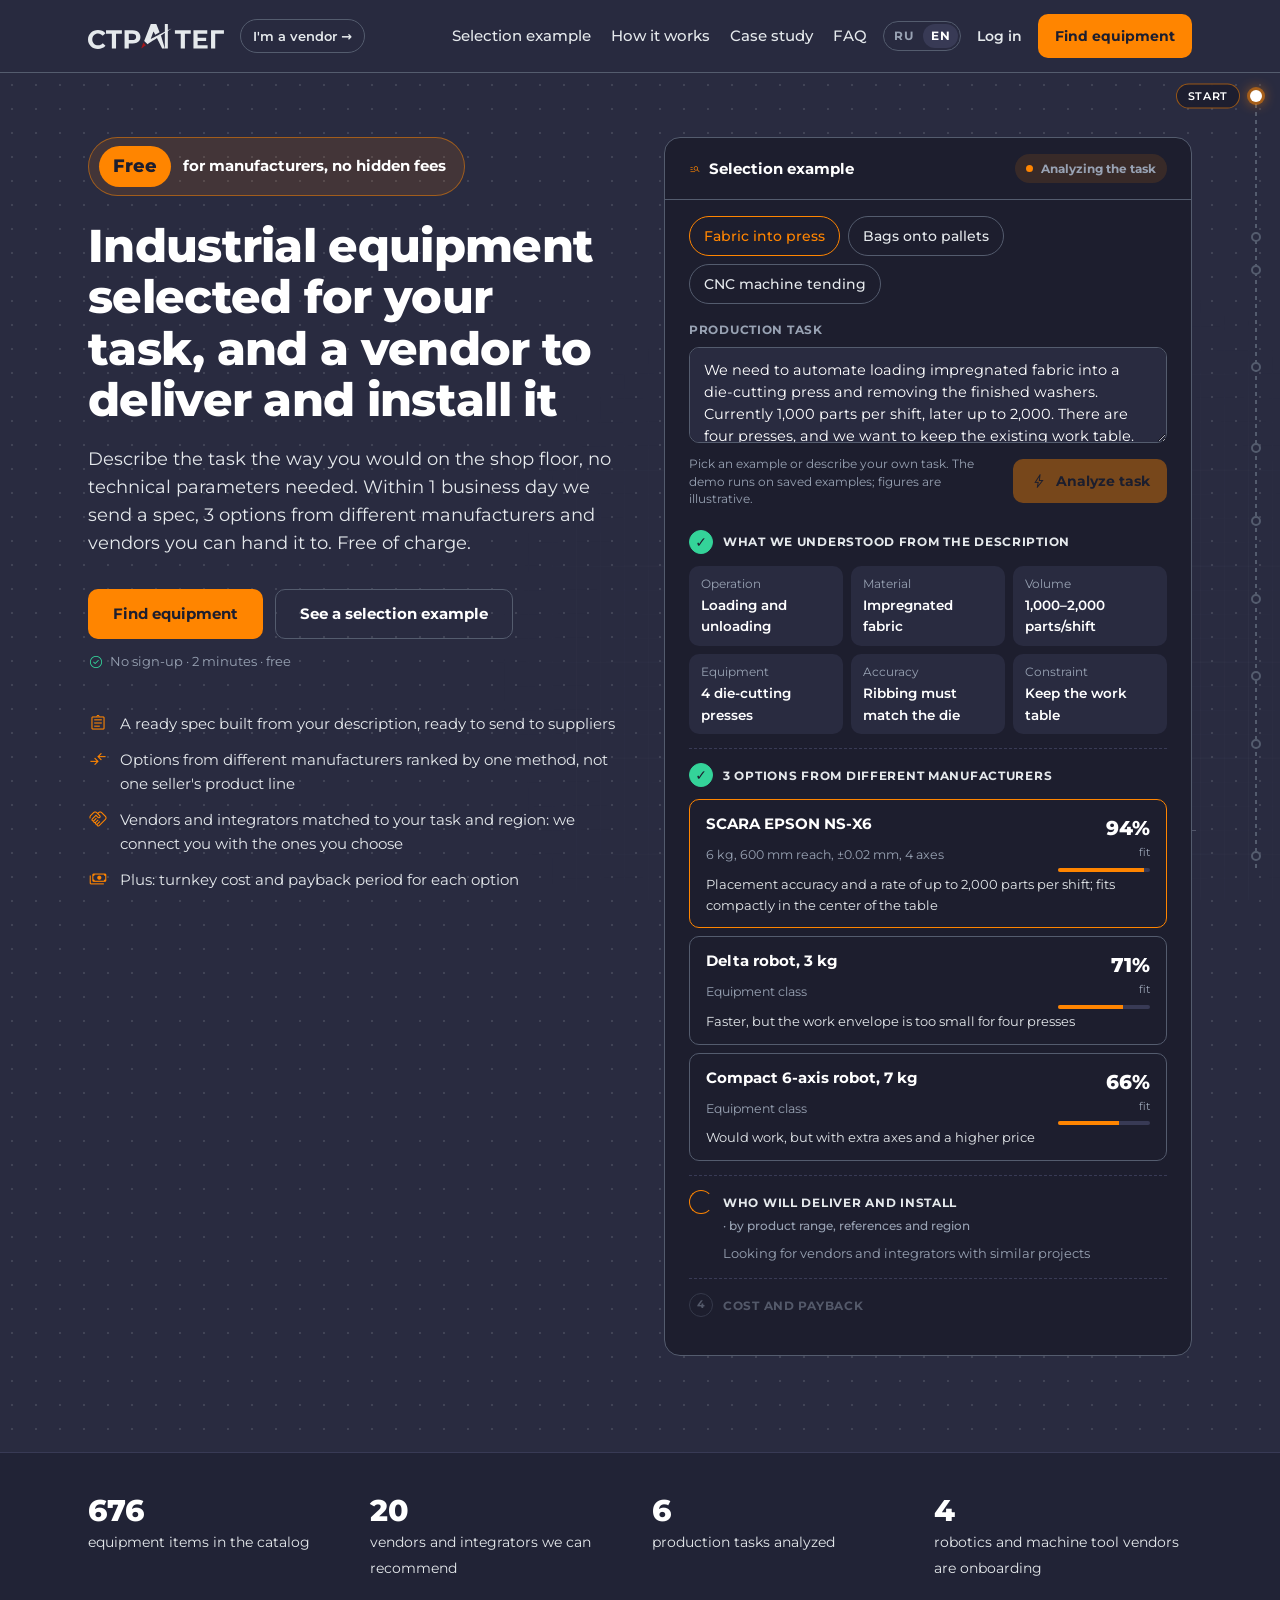
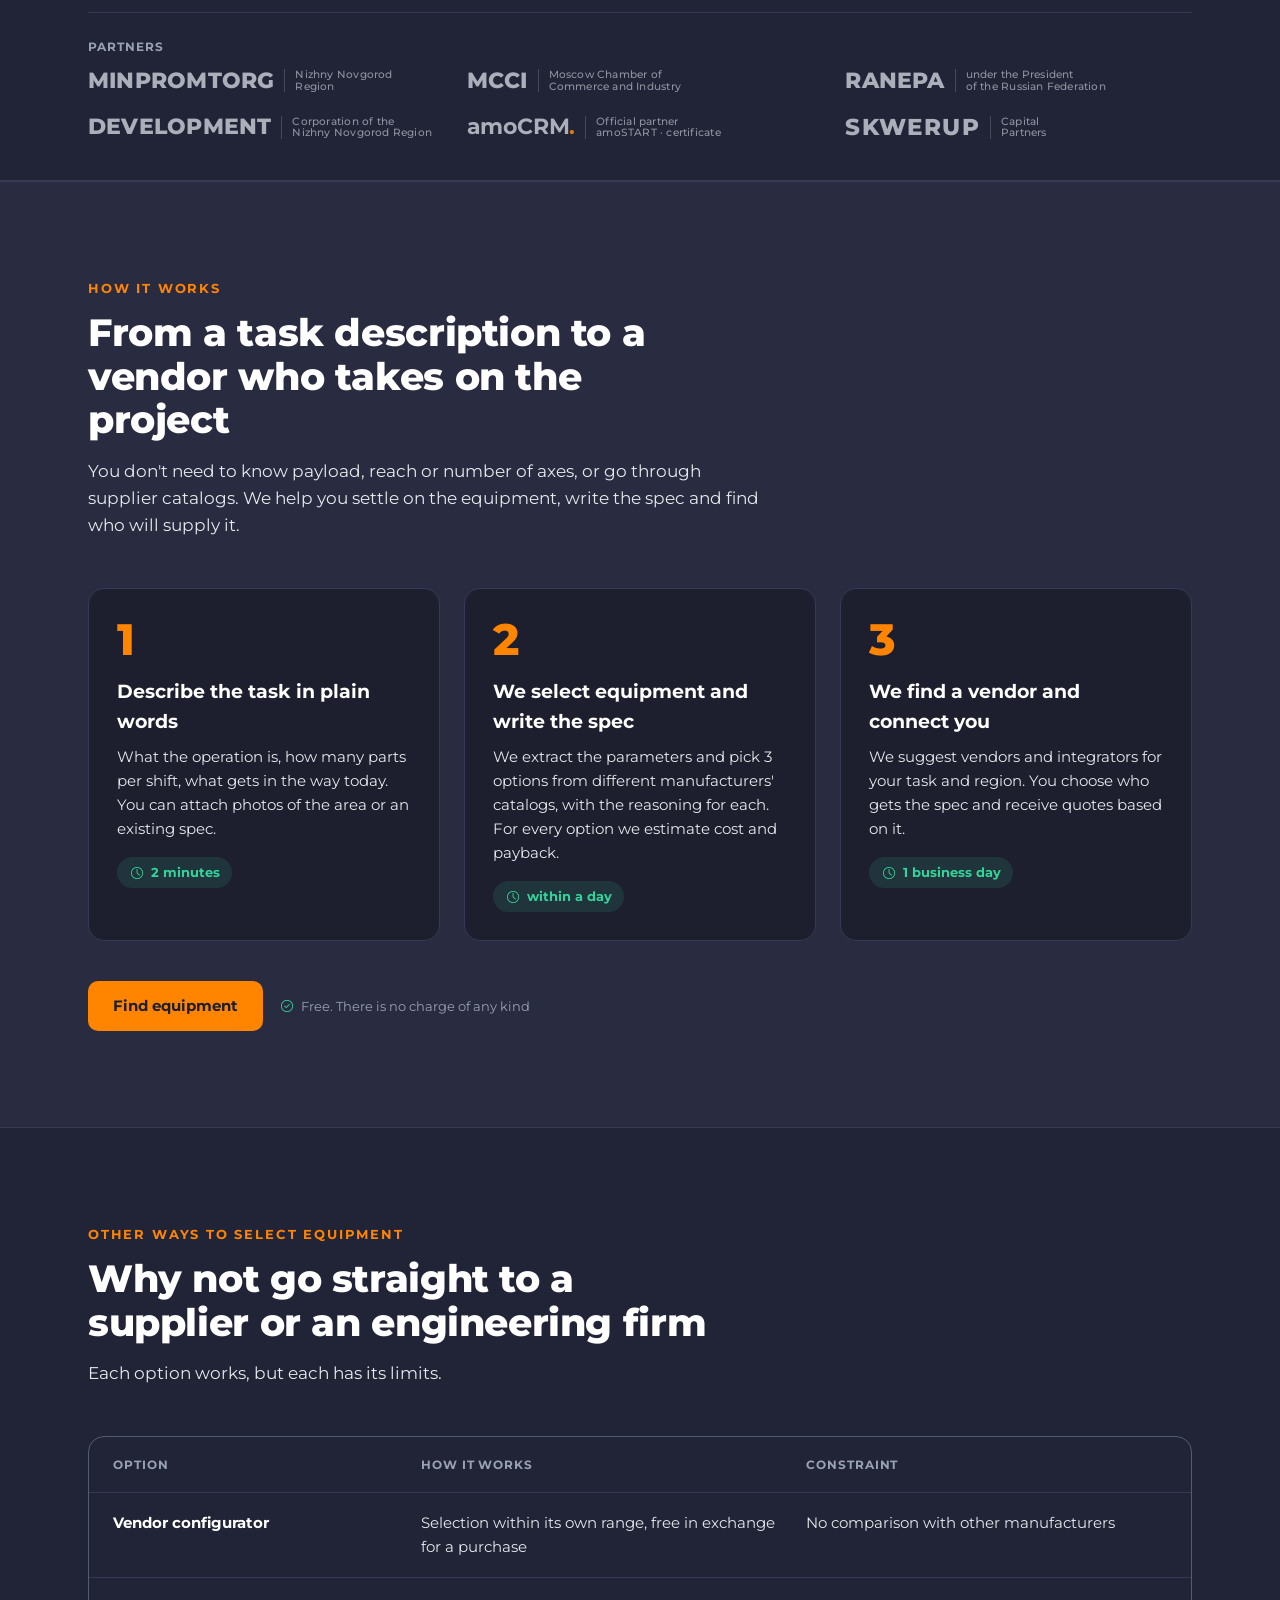
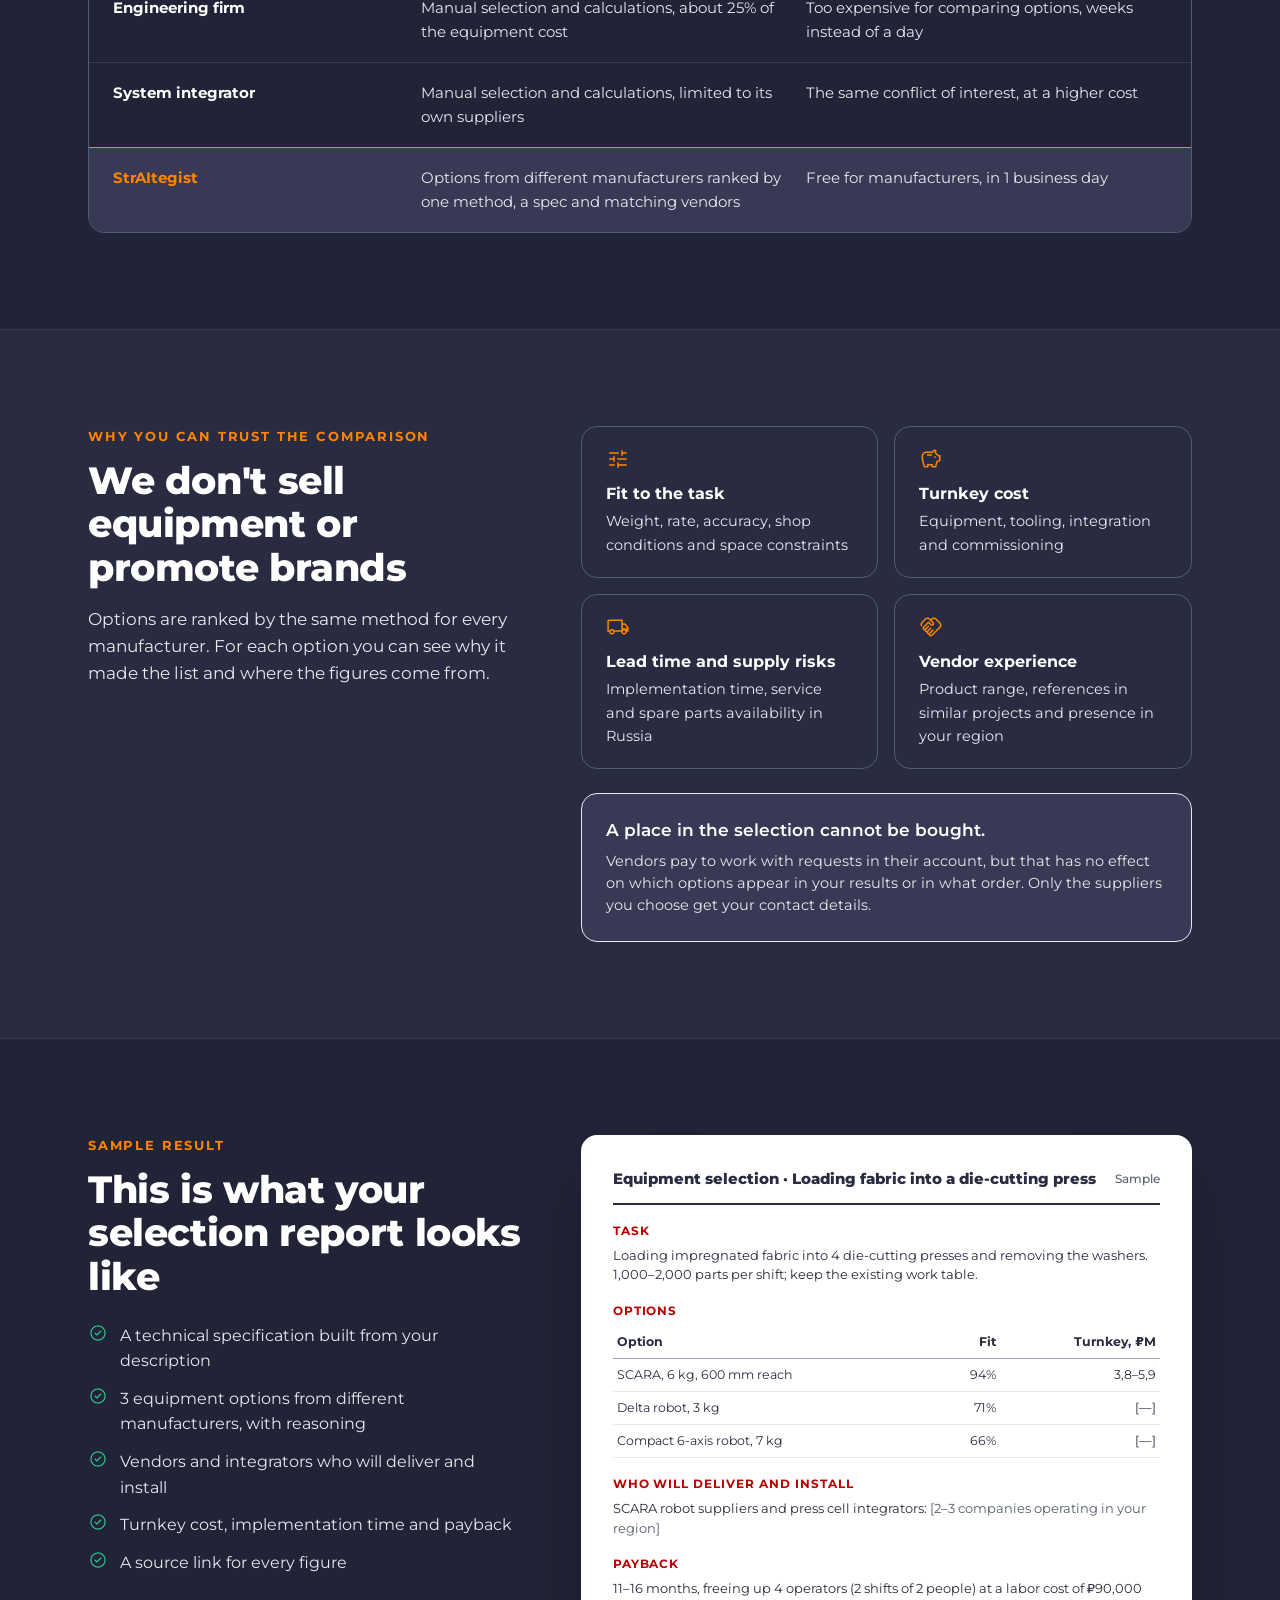
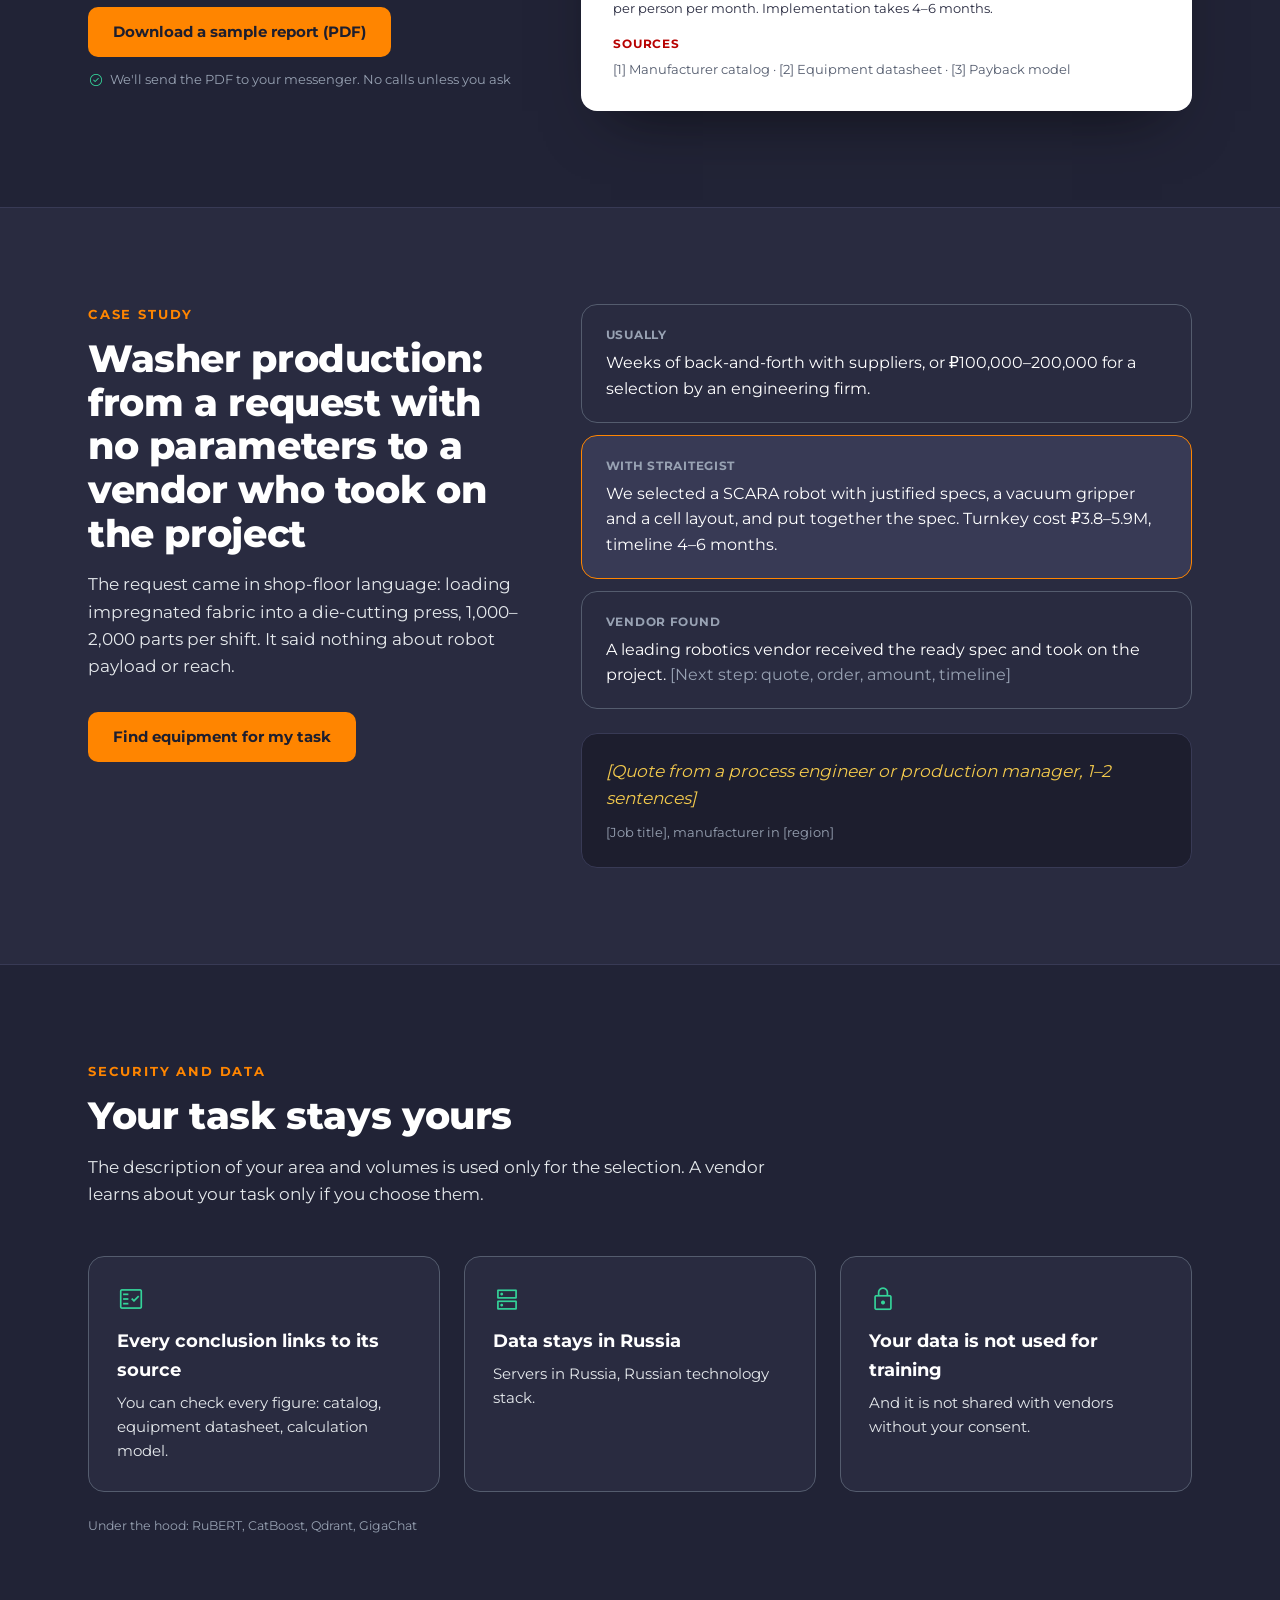
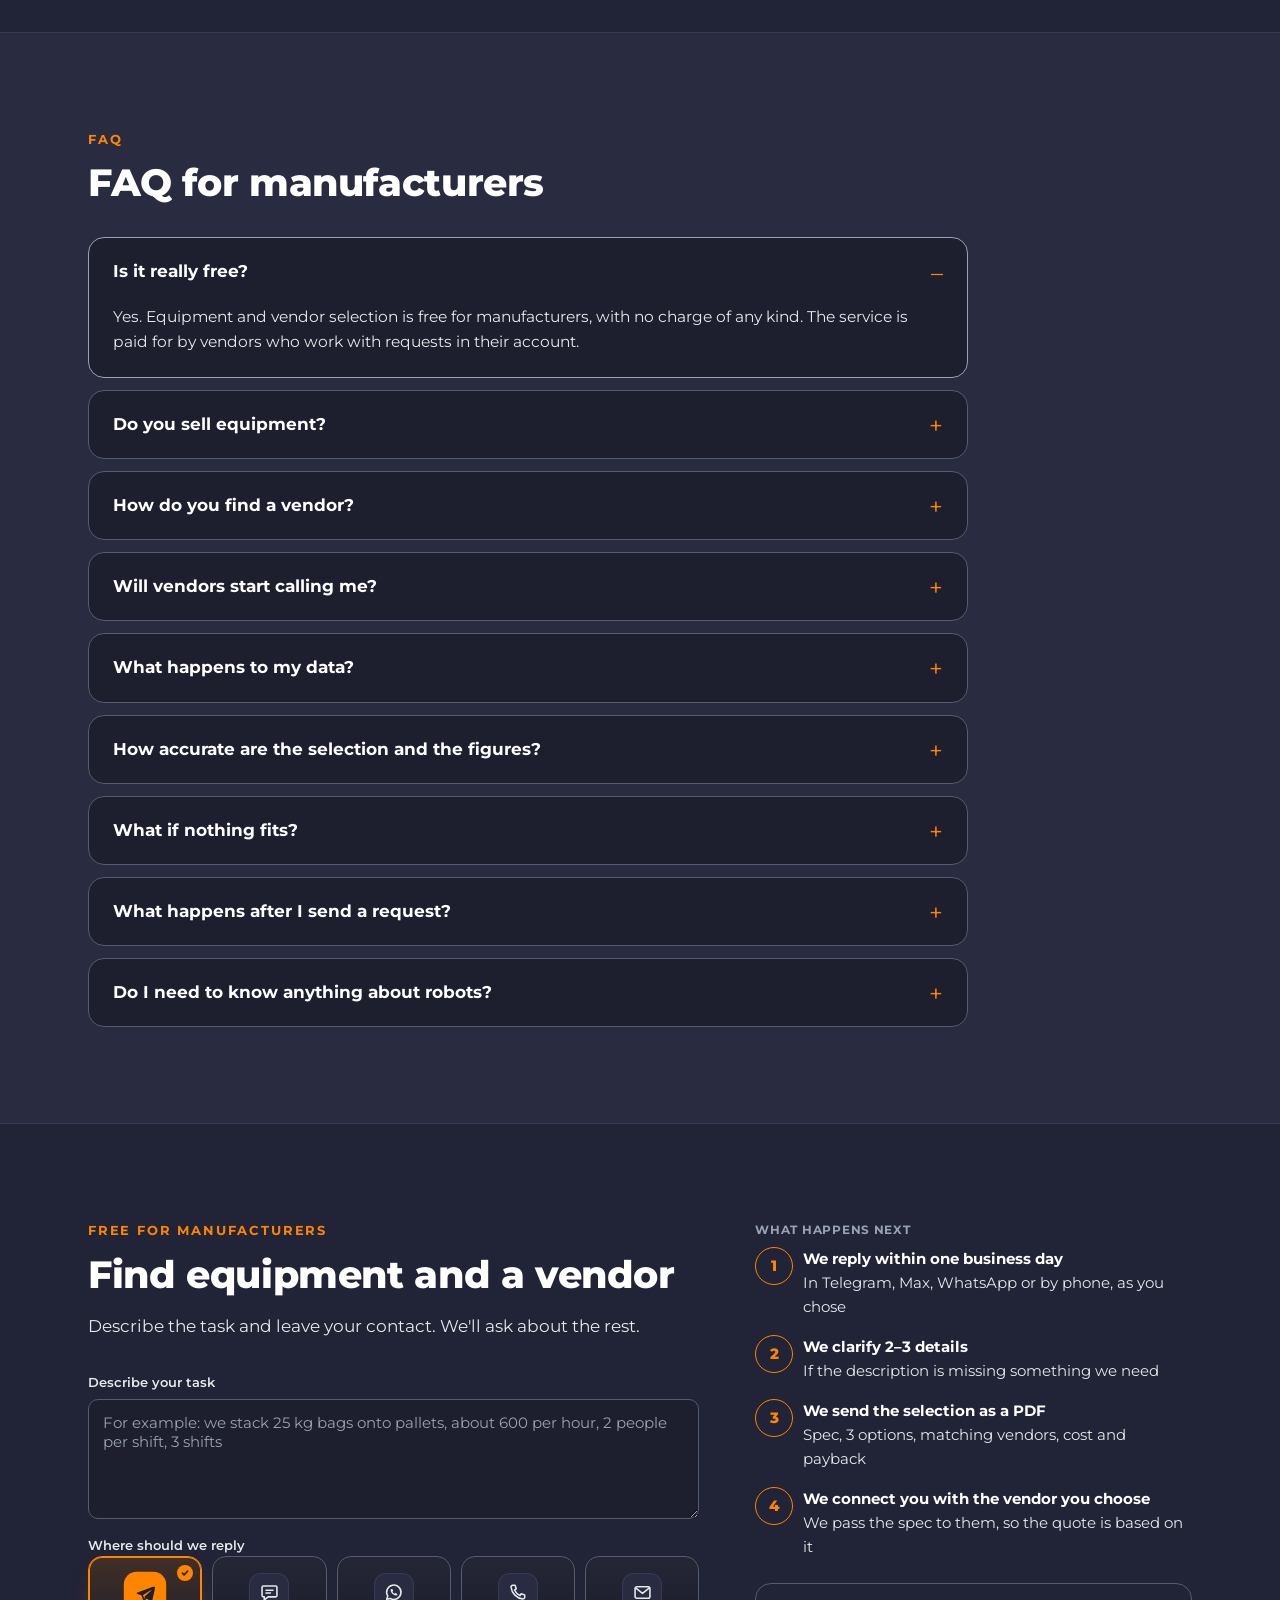
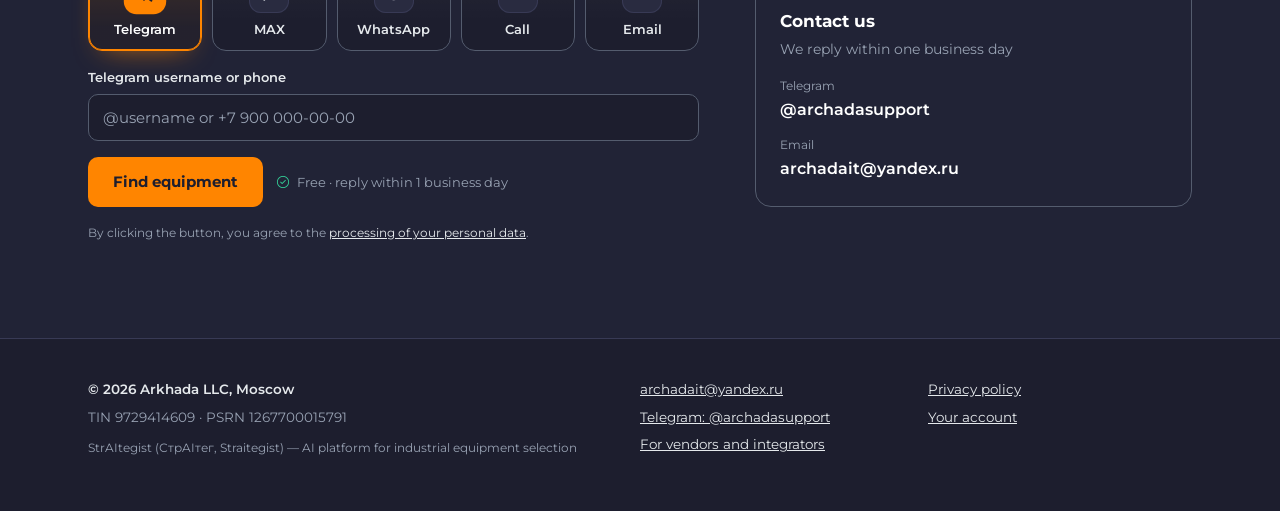
==== commit 2e31556a: "Merge branch 'main' into animations # Conflicts: #	en/index.html #	en/privacy/index.html #	index.htm" ====
--- a/en/index.html
+++ b/en/index.html
@@ -29,7 +29,7 @@
 <!-- Иконки: только используемые на сайте, загружаются в фоне и не задерживают показ страницы. При добавлении новой иконки допишите её имя в icon_names (по алфавиту). -->
 <link rel="preload" as="style" href="https://fonts.googleapis.com/css2?family=Material+Symbols+Outlined:opsz,wght,FILL,GRAD@24,300,0,0&icon_names=assignment,bolt,check,check_circle,compare_arrows,description,dns,fact_check,group_add,handshake,hub,inbox,insights,link,local_shipping,lock,manage_search,model_training,payments,precision_manufacturing,request_quote,savings,schedule,trending_up,tune&display=block" onload="this.onload=null;this.rel='stylesheet';if(document.fonts)document.fonts.load('24px &quot;Material Symbols Outlined&quot;','check').then(function(){document.documentElement.classList.add('ic-ok')})">
 <noscript><link rel="stylesheet" href="https://fonts.googleapis.com/css2?family=Material+Symbols+Outlined:opsz,wght,FILL,GRAD@24,300,0,0&icon_names=assignment,bolt,check,check_circle,compare_arrows,description,dns,fact_check,group_add,handshake,hub,inbox,insights,link,local_shipping,lock,manage_search,model_training,payments,precision_manufacturing,request_quote,savings,schedule,trending_up,tune&display=block"></noscript>
-<link rel="stylesheet" href="/assets/styles.css?v=20261105b">
+<link rel="stylesheet" href="/assets/styles.css?v=20261105c">
 <script type="application/ld+json">
 {"@context": "https://schema.org", "@graph": [{"@type": "Organization", "@id": "https://straitegist.ru/#org", "name": "StrAItegist", "alternateName": ["StrAItegist", "Straitegist", "Стратег", "Страйтег", "СтрАИтег", "Стр AI тег"], "legalName": "Arkhada LLC", "url": "https://straitegist.ru/", "logo": "https://factory.straitegist.ru/assets/logo.svg", "email": "archadait@yandex.ru", "address": {"@type": "PostalAddress", "addressLocality": "Moscow", "addressCountry": "RU"}}, {"@type": "WebSite", "@id": "https://factory.straitegist.ru/en/#site", "url": "https://factory.straitegist.ru/en/", "name": "StrAItegist for manufacturers", "inLanguage": "en", "publisher": {"@id": "https://straitegist.ru/#org"}, "alternateName": ["StrAItegist", "Стратег", "Страйтег", "StrAItegist"]}, {"@type": "Service", "@id": "https://factory.straitegist.ru/en/#service", "name": "Industrial equipment and supplier selection", "serviceType": "Industrial equipment selection", "description": "Based on a manufacturer's task description, within 1 business day we prepare an equipment spec, 3 equipment options from different manufacturers and the vendors who will deliver and install it. CNC machines, industrial robots, factory automation and robotics.", "provider": {"@id": "https://straitegist.ru/#org"}, "areaServed": {"@type": "Country", "name": "Russia"}, "audience": {"@type": "BusinessAudience", "audienceType": "Industrial companies"}, "offers": {"@type": "Offer", "price": "0", "priceCurrency": "USD", "description": "Free for manufacturers"}, "url": "https://factory.straitegist.ru/en/"}, {"@type": "FAQPage", "@id": "https://factory.straitegist.ru/en/#faq", "mainEntity": [{"@type": "Question", "name": "Do you sell equipment?", "acceptedAnswer": {"@type": "Answer", "text": "No. We don't sell equipment and don't compete with suppliers. Our job is to help you settle on the equipment and find who will supply it."}}, {"@type": "Question", "name": "How do you find a vendor?", "acceptedAnswer": {"@type": "Answer", "text": "We match your task against vendor and integrator profiles: product range, references in similar projects and region. We suggest the ones that fit, and you choose who gets the spec."}}, {"@type": "Question", "name": "Will vendors start calling me?", "acceptedAnswer": {"@type": "Answer", "text": "No. The selection comes to you. Only the suppliers you choose get your contact details."}}, {"@type": "Question", "name": "What happens to my data?", "acceptedAnswer": {"@type": "Answer", "text": "Your task description is stored on servers in Russia and used only for your selection. We don't use your data for training and don't share it with third parties without your consent."}}, {"@type": "Question", "name": "How accurate are the selection and the figures?", "acceptedAnswer": {"@type": "Answer", "text": "Every option comes with reasoning and a source link. Anything uncertain is marked \"Needs expert review\". Cost and payback are preliminary; the exact price comes in the vendor's quote based on your spec."}}, {"@type": "Question", "name": "What if nothing fits?", "acceptedAnswer": {"@type": "Answer", "text": "We'll tell you so and explain why. If the task can be solved another way, for example with a different class of equipment, we'll suggest it."}}, {"@type": "Question", "name": "What happens after I send a request?", "acceptedAnswer": {"@type": "Answer", "text": "Within one business day we message you in the channel you chose, clarify 2–3 details if needed and send the selection: a spec, 3 options and matching vendors."}}, {"@type": "Question", "name": "Do I need to know anything about robots?", "acceptedAnswer": {"@type": "Answer", "text": "No. Describe the operation the way you'd explain it to a new employee: what you do, how much, what the constraints are. We'll work out the equipment parameters ourselves."}}]}]}
 </script>
@@ -364,6 +364,7 @@
 </dialog>
 <div class="mbar"><a class="btn btn-p" href="#lead">Find equipment for free</a></div>
 </div>
-<script src="/assets/site.js?v=20261105b" defer></script>
+<script src="/assets/site.js?v=20261105c" defer></script>
+<script src="/assets/motion.js?v=20261105c" defer></script>
 </body>
 </html>
--- a/assets/styles.css
+++ b/assets/styles.css
@@ -437,3 +437,32 @@
 @media (prefers-reduced-motion:reduce){
 html{scroll-behavior:auto}
 }
+
+/* ===================== Анимации прокрутки (assets/motion.js) ===================== */
+/* Линия процесса справа вместо полосы прокрутки */
+html.has-rail{scrollbar-width:none}
+html.has-rail::-webkit-scrollbar{display:none}
+.rail{position:fixed;right:max(10px,env(safe-area-inset-right,0px));top:96px;bottom:28px;width:28px;z-index:15;cursor:pointer;touch-action:none;-webkit-user-select:none;user-select:none}
+.rail-track{position:absolute;left:13px;top:0;bottom:0;width:2px;border-radius:2px;background:repeating-linear-gradient(to bottom,#545C6E 0 4px,transparent 4px 8px)}
+.rail-fill{position:absolute;left:0;top:0;width:2px;border-radius:2px;background:#FF8500;box-shadow:0 0 8px rgba(255,133,0,.55);overflow:hidden}
+.rail-fill:after{content:"";position:absolute;inset:0;background:repeating-linear-gradient(to bottom,transparent 0 16px,rgba(255,236,210,.95) 16px 21px);background-size:100% 42px;animation:rail-flow 1.1s linear infinite}
+@keyframes rail-flow{to{background-position:0 42px}}
+.rail-head{position:absolute;left:14px;width:12px;height:12px;margin:-6px 0 0 -6px;border-radius:50%;background:#fff;box-shadow:0 0 0 3px rgba(255,133,0,.35),0 0 14px #FF8500;cursor:grab;z-index:2;transition:transform .15s}
+.rail-head:focus-visible{outline:2px solid #FF8500;outline-offset:4px}
+.rail.drag .rail-head{cursor:grabbing;transform:scale(1.3)}
+.rail-tip{position:absolute;right:22px;top:50%;transform:translateY(-50%);white-space:nowrap;font:600 11px/1 Montserrat,sans-serif;letter-spacing:.06em;text-transform:uppercase;color:#fff;background:rgba(29,30,46,.94);border:1px solid rgba(255,133,0,.55);border-radius:999px;padding:6px 11px;opacity:0;transition:opacity .35s;pointer-events:none}
+.rail.moving .rail-tip,.rail.drag .rail-tip,.rail-head:focus-visible .rail-tip{opacity:1}
+.rail-node{position:absolute;left:14px;width:20px;height:20px;margin:-10px 0 0 -10px;padding:0;border:0;background:none;cursor:pointer;z-index:1}
+.rail-node i{position:absolute;inset:5px;border-radius:50%;background:#292B40;border:2px solid #545C6E;transition:background-color .3s,border-color .3s,box-shadow .3s}
+.rail-node.on i{background:#FF8500;border-color:#FF8500}
+.rail-node.cur i{box-shadow:0 0 0 4px rgba(255,133,0,.2)}
+.rail-node span{position:absolute;right:24px;top:50%;transform:translateY(-50%);white-space:nowrap;font:600 11px/1 Montserrat,sans-serif;letter-spacing:.06em;text-transform:uppercase;color:#E5E9EC;background:rgba(29,30,46,.94);border:1px solid #545C6E;border-radius:999px;padding:6px 11px;opacity:0;transition:opacity .2s;pointer-events:none}
+.rail-node:hover span,.rail-node:focus-visible span{opacity:1}
+.rail-node:focus-visible{outline:none}
+.rail-node:focus-visible i{border-color:#fff}
+.rail.moving .rail-node.cur span{opacity:0}
+/* Инженерный чертёж на фоне */
+canvas.bp{position:fixed;inset:0;width:100%;height:100%;z-index:0;pointer-events:none}
+html.has-bp .pg{background:transparent;position:relative;z-index:1}
+html.has-bp section.alt,html.has-bp .proof{background:rgba(29,30,46,.55)}
+@media (prefers-reduced-motion:reduce){.rail-fill:after{animation:none}}
